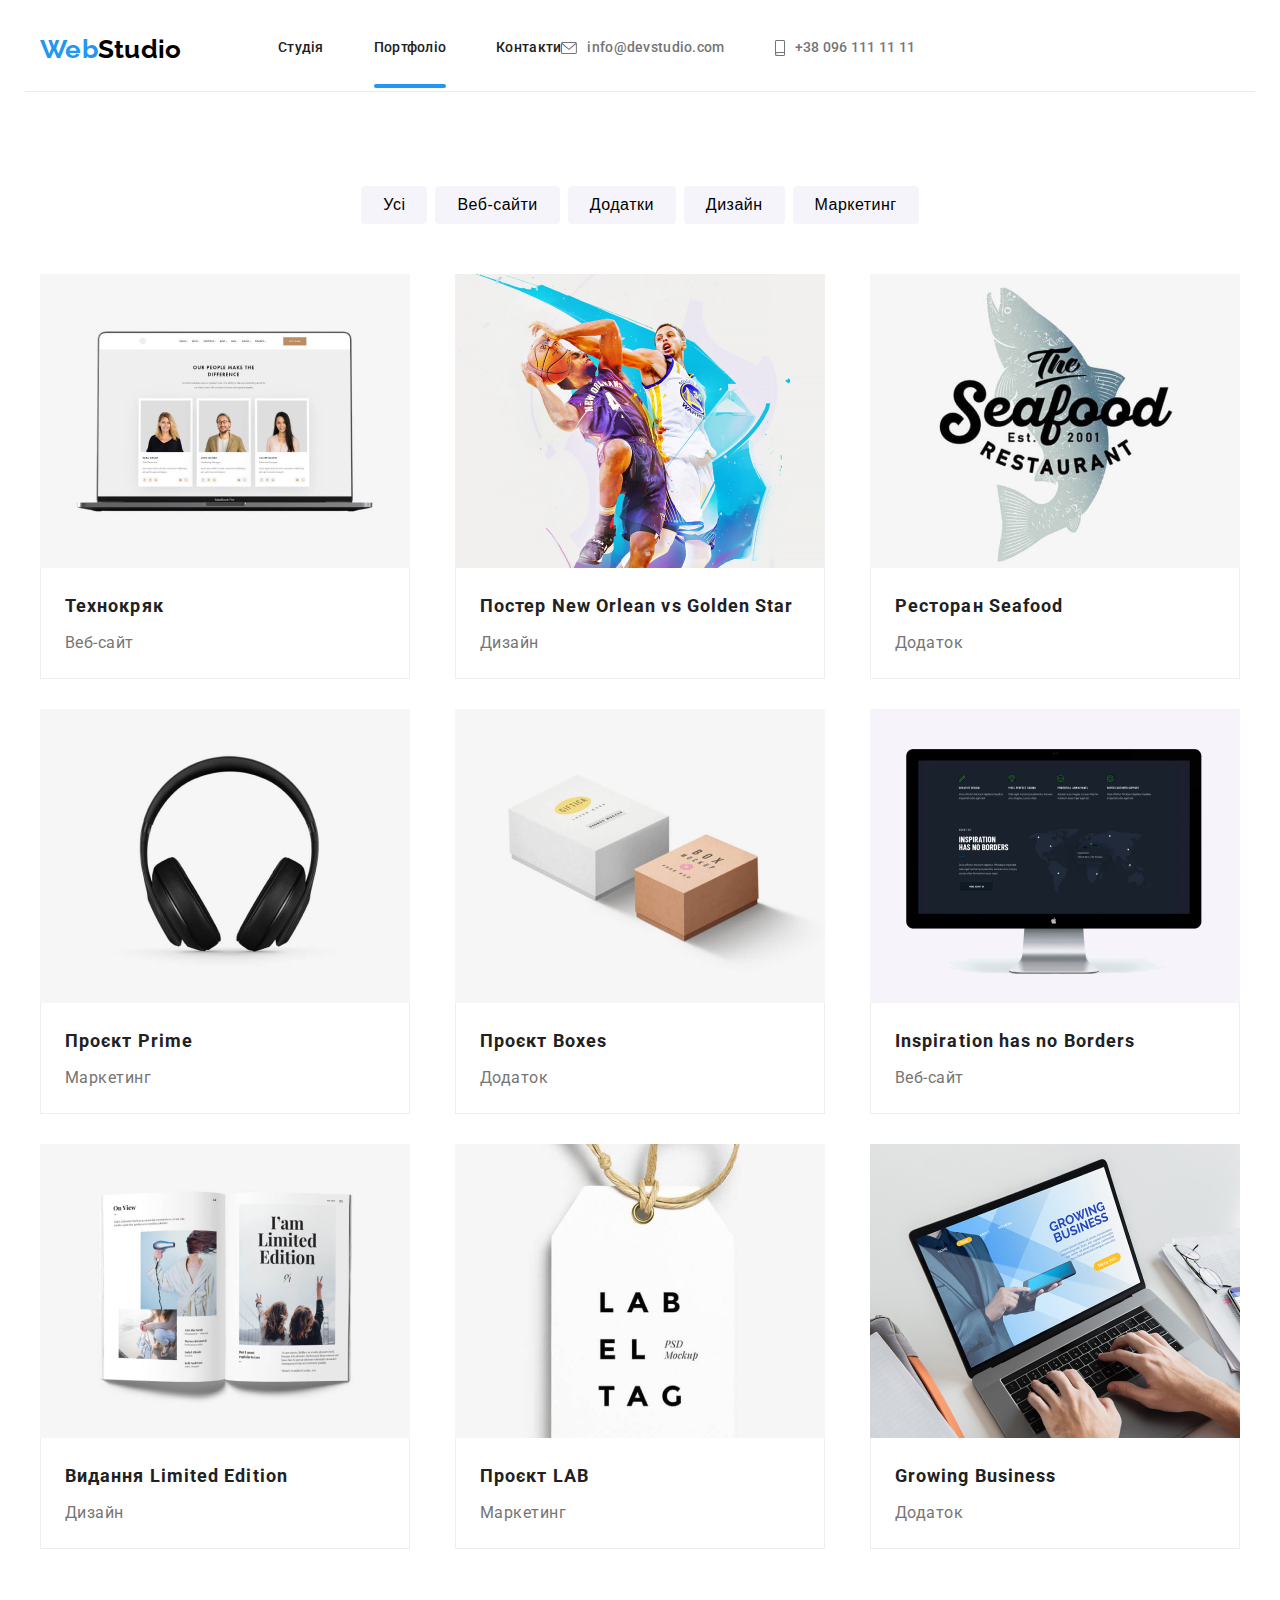
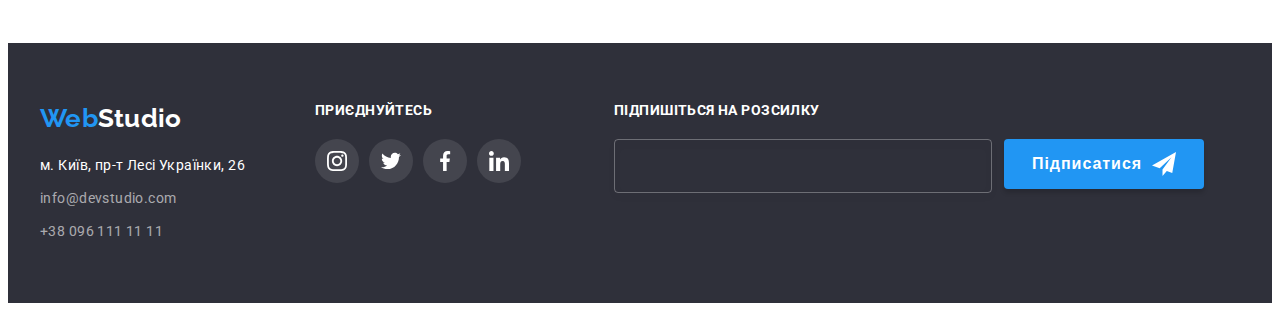
==== portfolio.html @ b4134799 "new" ====
<!DOCTYPE html>
<html lang="uk">
<head>
    <meta charset="UTF-8">
    <meta http-equiv="X-UA-Compatible" content="IE=edge">
    <meta name="viewport" content="width=device-width, initial-scale=1.0">
    <title>WebStudio</title>
    <link rel="preconnect" href="https://fonts.googleapis.com">
    <link rel="preconnect" href="https://fonts.gstatic.com" crossorigin>
    <link href="https://fonts.googleapis.com/css2?family=Raleway:wght@700&family=Roboto:wght@400;500;700;900&display=swap" rel="stylesheet">
    <link rel="stylesheet" href="https://cdnjs.cloudflare.com/ajax/libs/modern-normalize/1.1.0/modern-normalize.min.css" integrity="sha512-wpPYUAdjBVSE4KJnH1VR1HeZfpl1ub8YT/NKx4PuQ5NmX2tKuGu6U/JRp5y+Y8XG2tV+wKQpNHVUX03MfMFn9Q==" crossorigin="anonymous" referrerpolicy="no-referrer" />
    <link rel="stylesheet" href="./css/main.min.css">
    <link rel="stylesheet" href="./css/media-features.css">
</head>
<body>
    <header class="container">
        
        <a href="#" class="logo logo__plase__up"><span class="color__web">Web</span><span class="color__studio__up">Studio</span></a>
        <div class="header__container">
        <nav>
            <ul class="flex nav__style">
                <li><a href="index.html" >Студія</a></li>
                <li><a href="portfolio.html" class=" active">Портфоліо</a></li>
                <li><a href="#">Контакти</a></li>
            </ul>
        </nav>
        <ul class="contact__up__please">
            <li><a href="mailto:info@devstudio.com" class="m__t__style__up flex--center">
                <svg class="icon__m__t" width="16" height="12"><use href="./img/icons.svg#icon-envelopemail"></use></svg>info@devstudio.com</a></li>
            <li><a href="tel:+380961111111" class="m__t__style__up flex--center">
                <svg class="icon__m__t" width="10" height="16"><use href="./img/icons.svg#icon-smartphone"></use></svg>+38 096 111 11 11</a> </li>
        </ul></div>
        <button
          class="menu-toggle js-open-menu"
          aria-expanded="false"
          aria-controls="mobile-menu"
        >
          <svg
            width="24"
            height="24"
            fill="currentColor"
            viewBox="0 0 20 20"
            xmlns="http://www.w3.org/2000/svg"
          >
            <path
              fill-rule="evenodd"
              d="M3 5a1 1 0 011-1h12a1 1 0 110 2H4a1 1 0 01-1-1zM3 10a1 1 0 011-1h12a1 1 0 110 2H4a1 1 0 01-1-1zM3 15a1 1 0 011-1h12a1 1 0 110 2H4a1 1 0 01-1-1z"
              clip-rule="evenodd"
            ></path>
          </svg>
        </button>
    </header>
    <main>
    <section class="section">
        <div class="container">
            <!--скрито-->
            <h1 class="hiden">сторінка з портфоліо</h1>
            <ul class="buttons__portfolio">
                <li><button type="button">Усі</button></li>
                <li><button type="button">Веб-сайти</button></li>
                <li><button type="button">Додатки</button></li>
                <li><button type="button">Дизайн</button></li>
                <li><button type="button">Маркетинг</button></li>
            </ul>   <!--сітка-->
            <ul class="portfolio__net">
                <li>
                    <a href="#">
                    <div class="box">
                        <img src="./img/imgportfolio1.jpg" alt="ноутбук" width="370">
                        <div class="overlay">Ресурс пропонує комплексні пропозиції з різним рівнем функціоналу та сервісів. Все це дозволить відвідувачу отримати вичерпні відомості про компанію чи приватну особу.</div>
                    </div>
                    <div class="border__not__top">
                    <h3>Технокряк</h3>
                    <p>Веб-сайт</p>    
                    </div></a>
                </li>
                <li>
                    <a href="#">
                    <div class="box">
                        <img src="./img/imgportfolio2.jpg" alt="дві людини грають в баскетбол" width="370">
                        <div class="overlay">Ресурс пропонує комплексні пропозиції з різним рівнем функціоналу та сервісів. Все це дозволить відвідувачу отримати вичерпні відомості про компанію чи приватну особу.</div>
                    </div>
                    <div class="border__not__top">
                    <h3>Постер New Orlean vs Golden Star</h3>
                    <p>Дизайн</p>
                    </div></a>
                </li>
                <li>
                    <a href="#">
                    <div class="box">
                        <img src="./img/imgportfolio3.jpg" alt="логотип ресторану з акулою" width="370">
                        <div class="overlay">Ресурс пропонує комплексні пропозиції з різним рівнем функціоналу та сервісів. Все це дозволить відвідувачу отримати вичерпні відомості про компанію чи приватну особу.</div>
                    </div>
                        <div class="border__not__top">
                    <h3>Ресторан Seafood</h3>
                    <p>Додаток</p>   
                    </div></a>
                </li>
                <li>
                    <a href="#">
                    <div class="box"> 
                        <img src="./img/imgportfolio4.jpg" alt="навушники" width="370">
                        <div class="overlay">Ресурс пропонує комплексні пропозиції з різним рівнем функціоналу та сервісів. Все це дозволить відвідувачу отримати вичерпні відомості про компанію чи приватну особу.</div>
                    </div>
                        <div class="border__not__top">
                    <h3>Проєкт Prime</h3>
                    <p>Маркетинг</p>    
                    </div></a>
                </li>
                <li>
                    <a href="#">
                    <div class="box">    
                        <img src="./img/imgportfolio5.jpg" alt="дві коробки" width="370">
                        <div class="overlay">Ресурс пропонує комплексні пропозиції з різним рівнем функціоналу та сервісів. Все це дозволить відвідувачу отримати вичерпні відомості про компанію чи приватну особу.</div>
                    </div>    
                        <div class="border__not__top">
                    <h3>Проєкт Boxes</h3>
                    <p>Додаток</p>    
                    </div></a>
                </li>
                <li>
                    <a href="#">
                    <div class="box">    
                        <img src="./img/imgportfolio6.jpg" alt="монітор" width="370">
                        <div class="overlay">Ресурс пропонує комплексні пропозиції з різним рівнем функціоналу та сервісів. Все це дозволить відвідувачу отримати вичерпні відомості про компанію чи приватну особу.</div>
                    </div>
                        <div class="border__not__top">
                    <h3>Inspiration has no Borders</h3>
                    <p>Веб-сайт</p>   
                    </div></a>
                </li>
                <li>
                    <a href="#">
                    <div class="box">
                        <img src="./img/imgportfolio7.jpg" alt="книга" width="370">
                        <div class="overlay">Ресурс пропонує комплексні пропозиції з різним рівнем функціоналу та сервісів. Все це дозволить відвідувачу отримати вичерпні відомості про компанію чи приватну особу.</div>
                    </div>
                        <div class="border__not__top">
                    <h3>Видання Limited Edition</h3>
                    <p>Дизайн</p>    
                    </div></a>
                </li>
                <li>
                    <a href="#">
                    <div class="box">
                        <img src="./img/imgportfolio8.jpg" alt="бірка" width="370">
                        <div class="overlay">Ресурс пропонує комплексні пропозиції з різним рівнем функціоналу та сервісів. Все це дозволить відвідувачу отримати вичерпні відомості про компанію чи приватну особу.</div>
                    </div>
                        <div class="border__not__top">
                    <h3>Проєкт LAB</h3>
                    <p>Маркетинг</p>   
                    </div></a>
                </li>
                <li>
                    <a href="#">
                    <div class="box">
                        <img src="./img/imgportfolio9.jpg" alt="руки друкують на ноутбуці" width="370">
                        <div class="overlay">Ресурс пропонує комплексні пропозиції з різним рівнем функціоналу та сервісів. Все це дозволить відвідувачу отримати вичерпні відомості про компанію чи приватну особу.</div>
                    </div>
                        <div class="border__not__top">
                    <h3>Growing Business</h3>
                    <p>Додаток</p> 
                    </div></a>
                </li>
            </ul>
    </div>
    </section>    
    </main>
    <footer class="grey__blok__down">
        <div class="container  footer__all">
        <div class="footer__switch">
            <div class="footer__1block">
            <div class="logo__plase__down"><a href="#" class="logo"><span class="color__web">Web</span><span class="color__studio__down">Studio</span></a></div>
            <address>
                <ul class="address__position">
                <li><a class="address__style" href="#">м. Київ, пр-т Лесі Українки, 26</p></li>
                <li><a class="m__t__style__down" href="mailto:info@devstudio.com">info@devstudio.com</a></li>
                <li><a class="m__t__style__down" href="tel:+380961111111">+38 096 111 11 11</a></li>
                </ul>
            </address>
            </div>
            <div class="footer__2block">
            <p class="footer__title">приєднуйтесь</p>
            <ul class="ico__messenger">
                <li><a class="ico__messenger__link ico__messenger--footer flex--center" href="#"><svg width="20" height="20">
                    <use href="./img/icons.svg#icon-instagram"></use></svg></a></li>
                <li><a class="ico__messenger__link ico__messenger--footer flex--center" href="#"><svg width="20" height="20">
                    <use href="./img/icons.svg#icon-twitter"></use></svg></a></li>
                <li><a class="ico__messenger__link ico__messenger--footer flex--center" href="#"><svg width="20" height="20">
                    <use href="./img/icons.svg#icon-facebook"></use></svg></a></li>
                <li><a class="ico__messenger__link ico__messenger--footer flex--center" href="#"><svg width="20" height="20">
                    <use href="./img/icons.svg#icon-linkedin"></use></svg></a></li>
            </ul>
            </div>
        </div>
            <div>
                <h2 class="footer__title">Підпишіться на розсилку</h2>
                <div class="footer__mail">
                <label for="mail"><p></p></label>
                <input type="text" name="mail" id="mail"/>
                <button class="main__button flex--center" type="button">Підписатися
                    <svg width="24" height="24"><use href="./img/icondz6.svg#icon-fly"></use></svg>
                </button>
                </div>
            </div>
        </div>
        </footer>
        <div class="menu-container js-menu-container" id="mobile-menu">
            <button class="menu-toggle js-close-menu">
              <svg
                fill="currentColor"
                viewBox="0 0 20 20"
                xmlns="http://www.w3.org/2000/svg"
                width="24"
                height="24"
              >
                <path
                  fill-rule="evenodd"
                  d="M4.293 4.293a1 1 0 011.414 0L10 8.586l4.293-4.293a1 1 0 111.414 1.414L11.414 10l4.293 4.293a1 1 0 01-1.414 1.414L10 11.414l-4.293 4.293a1 1 0 01-1.414-1.414L8.586 10 4.293 5.707a1 1 0 010-1.414z"
                  clip-rule="evenodd"
                ></path>
              </svg>
            </button>
      
            <ul class="mobile__menu">
              <li><a href="" class="link">Студія</a></li>
              <li><a href="" class="link">Портфоліо</a></li>
              <li><a href="" class="link">Контакти</a></li>
            </ul>
            <ul class="mobile__contacts">
                <li><a href="mailto:info@devstudio.com">info@devstudio.com</a></li>
                <li><a href="tel:+380961111111">+38 096 111 11 11</a> </li>
            </ul>
          </div>
<script src="./js/mobile-menu.js"></script>
</body>
</html>
---- css/main.min.css ----
.hiden{position:absolute;white-space:nowrap;width:1px;height:1px;overflow:hidden;border:0;padding:0;clip:rect(0 0 0 0);-webkit-clip-path:inset(50%);clip-path:inset(50%);margin:-1px}body{font-family:"Roboto";color:#212121;background-color:#fff;font-size:14px;line-height:1.14;letter-spacing:.02em}h1,h2,h3,h4,h5,h6,p,ul,img,div{margin:0;padding:0;border:0}svg{fill:currentColor}img{display:block;max-width:100%;height:auto}a{text-decoration:none;color:#212121}ul{list-style:none}.title__text{font-weight:700;font-size:36px;line-height:1.16;letter-spacing:.03em;text-align:center;margin-bottom:50px}@media screen and (max-width: 1199px){.title__text{font-size:28px}}p{color:#757575}.container{padding-left:15px;padding-right:15px;margin-left:auto;margin-right:auto}@media screen and (min-width: 480px){.container{width:480px}}@media screen and (min-width: 768px){.container{width:768px}}@media screen and (min-width: 1200px){.container{width:1200px}}.section{padding:94px 0}.block--center{display:block;margin:auto}.flex{display:-webkit-box;display:-ms-flexbox;display:flex}.flex--center{display:-webkit-box;display:-ms-flexbox;display:flex;-webkit-box-pack:center;-ms-flex-pack:center;justify-content:center;-webkit-box-align:center;-ms-flex-align:center;align-items:center}.flex--between{display:-webkit-box;display:-ms-flexbox;display:flex;-webkit-box-pack:justify;-ms-flex-pack:justify;justify-content:space-between}header{border-bottom:1px solid #ececec;display:-webkit-box;display:-ms-flexbox;display:flex}.header__container{display:-webkit-box;display:-ms-flexbox;display:flex}@media screen and (max-width: 768px){.header__container{display:none}}.color__web{color:#2196f3}.color__studio__up{color:#000}.color__studio__down{color:#fff}.logo{font-family:"Raleway";font-style:normal;font-weight:700;font-size:26px;line-height:1.19;width:145px;height:31px}@media screen and (min-width: 480px){.logo__plase__up{margin:16px 0}}@media screen and (min-width: 768px){.logo__plase__up{margin:26px 88px 26px 0}}@media screen and (min-width: 1200px){.logo__plase__up{margin:26px 93px 26px 0}}.nav__style{font-weight:500}.nav__style a{display:-webkit-box;display:-ms-flexbox;display:flex;padding:32px 0;position:relative;-webkit-transition:background-color 250ms cubic-bezier(0.4, 0, 0.2, 1);transition:background-color 250ms cubic-bezier(0.4, 0, 0.2, 1);-webkit-transition-property:color,background-color;transition-property:color,background-color;-webkit-transition-duration:250ms;transition-duration:250ms;-webkit-transition-timing-function:cubic-bezier(0.4, 0, 0.2, 1);transition-timing-function:cubic-bezier(0.4, 0, 0.2, 1)}.nav__style a:hover,.nav__style a:focus{color:#2196f3}.nav__style a::after{position:absolute;bottom:0;display:block;content:"";width:100%;height:4px;background-color:#2196f3;border-radius:2px;opacity:0;-webkit-transition:opacity 250ms cubic-bezier(0.4, 0, 0.2, 1);transition:opacity 250ms cubic-bezier(0.4, 0, 0.2, 1)}.nav__style a:hover::after{opacity:1}.nav__style li:not(:last-child){margin-right:50px}.active:visited{color:#2196f3;-webkit-transition:color 250ms cubic-bezier(0.4, 0, 0.2, 1);transition:color 250ms cubic-bezier(0.4, 0, 0.2, 1)}.nav__style .active::after{position:absolute;bottom:0;display:block;content:"";width:100%;height:4px;background-color:#2196f3;border-radius:2px;opacity:1}@media screen and (max-width: 1200px){.contact__up__please li:not(:last-child){margin-bottom:10px}}@media screen and (min-width: 1200px){.contact__up__please li:not(:last-child){margin-right:50px}}.m__t__style__up{color:#757575;font-weight:500;-webkit-transition:color 250ms cubic-bezier(0.4, 0, 0.2, 1);transition:color 250ms cubic-bezier(0.4, 0, 0.2, 1)}.m__t__style__up:hover,.m__t__style__up:focus{color:#2196f3}@media screen and (max-width: 1200px){.contact__up__please{padding:21px 0}}@media screen and (min-width: 1200px){.contact__up__please{display:-webkit-box;display:-ms-flexbox;display:flex;padding:32px 0}}.icon__m__t{margin-right:10px}.address__style{font-weight:400;line-height:1.71;letter-spacing:.03em;font-style:normal;color:#fff}.m__t__style__down{font-weight:400;line-height:1.71;letter-spacing:.03em;font-style:normal;color:rgba(255,255,255,.6);-webkit-transition:color 250ms cubic-bezier(0.4, 0, 0.2, 1);transition:color 250ms cubic-bezier(0.4, 0, 0.2, 1)}.m__t__style__down:hover,.m__t__style__down:focus{color:#2196f3}.address__position li:not(:last-child){margin-bottom:9px}.grey__block{background-image:-webkit-gradient(linear, left top, left bottom, from(rgba(47, 48, 58, 0.4)), to(rgba(47, 48, 58, 0.4))),url(../img/Img.png);background-image:linear-gradient(rgba(47, 48, 58, 0.4), rgba(47, 48, 58, 0.4)),url(../img/Img.png);background-color:#2f303a;background-position:center;background-size:cover;background-repeat:no-repeat;padding:200px 0}@media(min-device-pixel-ratio: 1),(-webkit-min-device-pixel-ratio: 2.0416666666666665),(min-resolution: 196dpi),(-webkit-min-device-pixel-ratio: 2),(min-resolution: 2dppx){.grey__block{background-image:url(../../img/Img@2x.png)}}.max__width{max-width:1600px;margin:0 auto}.big__text{color:#fff;text-align:center;line-height:1.36;font-size:44px;text-transform:uppercase;width:696px;display:block;margin:auto;margin-bottom:30px}.backdrop{position:relative;z-index:2;top:0;left:0;right:0;bottom:0;background-color:rgba(0,0,0,.2);opacity:1;-webkit-transition:1s linear;transition:1s linear}.backdrop.is-hidden{opacity:0;pointer-events:none;visibility:hidden}.modal{position:absolute;width:528px;height:581px;top:50%;left:50%;-webkit-transform:translate(-50%, -50%);transform:translate(-50%, -50%);background-color:#fff;-webkit-box-shadow:0px 1px 3px rgba(0,0,0,.12),0px 1px 1px rgba(0,0,0,.14),0px 2px 1px rgba(0,0,0,.2);box-shadow:0px 1px 3px rgba(0,0,0,.12),0px 1px 1px rgba(0,0,0,.14),0px 2px 1px rgba(0,0,0,.2);border-radius:4px}.modal__esc{border:none;background-color:rgba(0,0,0,0);position:absolute;padding:0;right:8px;top:8px;cursor:pointer}.modal__esc svg{-webkit-transition:color 250ms cubic-bezier(0.4, 0, 0.2, 1);transition:color 250ms cubic-bezier(0.4, 0, 0.2, 1)}.modal__esc svg:hover,.modal__esc svg:focus{color:#2196f3}.container__modal{padding:40px}.modal__text__top{font-weight:700;font-size:20px;line-height:23px;text-align:center;letter-spacing:.03em;color:#212121;margin-bottom:12px}.call__back p{font-weight:400;font-size:12px;line-height:1.16;letter-spacing:.01em;color:#757575;margin-bottom:4px}.call__back input{padding-left:45px;width:448px;height:40px;margin-bottom:10px}.call__back input:hover,.call__back input:focus{border-color:#2196f3}.call__back div{position:relative}.call__back svg{position:absolute;top:40%;left:15px}.call__back textarea{width:448px;height:120px;resize:none;overflow:auto;padding:12px 16px}.call__back textarea:hover,.call__back textarea:focus{border-color:#2196f3}.call__back input,.call__back textarea{outline:rgba(0,0,0,0);border:1px solid rgba(33,33,33,.2);border-radius:4px;-webkit-transition:border-color 250ms cubic-bezier(0.4, 0, 0.2, 1);transition:border-color 250ms cubic-bezier(0.4, 0, 0.2, 1)}.ico{-webkit-transition:color 250ms cubic-bezier(0.4, 0, 0.2, 1);transition:color 250ms cubic-bezier(0.4, 0, 0.2, 1)}.call__back input:hover+.ico,.call__back input:focus+.ico{color:#2196f3}.coment::-webkit-input-placeholder{font-weight:400;font-size:12px;line-height:14px;letter-spacing:.01em;color:rgba(117,117,117,.5)}.coment::-moz-placeholder{font-weight:400;font-size:12px;line-height:14px;letter-spacing:.01em;color:rgba(117,117,117,.5)}.coment:-ms-input-placeholder{font-weight:400;font-size:12px;line-height:14px;letter-spacing:.01em;color:rgba(117,117,117,.5)}.coment::-ms-input-placeholder{font-weight:400;font-size:12px;line-height:14px;letter-spacing:.01em;color:rgba(117,117,117,.5)}.coment::placeholder{font-weight:400;font-size:12px;line-height:14px;letter-spacing:.01em;color:rgba(117,117,117,.5)}.agree{margin-top:20px;margin-bottom:30px}.agree p{color:#757575;margin-left:9px}.agree a{color:#2196f3;text-decoration:underline}.agree a,.agree p{font-weight:400;font-size:14px;line-height:1.7;letter-spacing:.03em}.agree input{-webkit-appearance:none;-moz-appearance:none;appearance:none}.ico__ok{display:inline-block;width:16px;height:15px;border:2px solid #000;border-radius:4px;margin-right:9px}.checkbox:checked+.ico__ok{border-color:rgba(0,0,0,0);background-image:url(../img/icon-check.svg);background-size:cover;background-origin:border-box;background-repeat:no-repeat;background-color:#2196f3}.main__button{width:200px;height:50px;border:none;background:#2196f3;-webkit-box-shadow:0px 4px 4px rgba(0,0,0,.15);box-shadow:0px 4px 4px rgba(0,0,0,.15);border-radius:4px;font-weight:700;font-size:16px;line-height:1.87;letter-spacing:.06em;color:#fff}.benefits{font-size:14px;letter-spacing:.03em;display:-webkit-box;display:-ms-flexbox;display:flex}@media screen and (min-width: 480px){.benefits{-webkit-box-orient:vertical;-webkit-box-direction:normal;-ms-flex-direction:column;flex-direction:column;-webkit-box-align:center;-ms-flex-align:center;align-items:center}}@media screen and (min-width: 768px){.benefits{display:-webkit-box;display:-ms-flexbox;display:flex;-ms-flex-wrap:wrap;flex-wrap:wrap;margin:-15px;-webkit-box-pack:justify;-ms-flex-pack:justify;justify-content:space-between;-webkit-box-orient:horizontal;-webkit-box-direction:normal;-ms-flex-direction:row;flex-direction:row}}@media screen and (min-width: 480px){.benefits__card:not(:last-child){margin-bottom:30px}}@media screen and (min-width: 768px){.benefits__card{-ms-flex-preferred-size:calc(100% - 30px)/2;flex-basis:calc(100% - 30px)/2;margin:15px;width:354px}}@media screen and (min-width: 1200px){.benefits__card{width:270px}}.benefits__ico{display:-webkit-box;display:-ms-flexbox;display:flex;-webkit-box-pack:center;-ms-flex-pack:center;justify-content:center;-webkit-box-align:center;-ms-flex-align:center;align-items:center;height:120px;border-radius:4px;margin-bottom:30px}.benefits__ico--background{background-color:#f5f4fa}.benefits__title{margin-bottom:10px;line-height:1.14;font-weight:700}@media screen and (min-width: 480px){.benefits__title{text-align:center}}@media screen and (min-width: 768px){.benefits__title{text-align:start}}.benefits__text{line-height:1.71;font-weight:400}.photo-block{padding-bottom:94px;display:-webkit-box;display:-ms-flexbox;display:flex;-webkit-box-pack:justify;-ms-flex-pack:justify;justify-content:space-between}.photo-block__position{position:relative}.label{display:-webkit-box;display:-ms-flexbox;display:flex;-webkit-box-pack:center;-ms-flex-pack:center;justify-content:center;-webkit-box-align:center;-ms-flex-align:center;align-items:center;width:370px;height:70px;font-weight:700;line-height:1.14;letter-spacing:.03em;text-transform:uppercase;position:absolute;bottom:0}.label--color{background-color:rgba(47,48,58,.8);color:#fff}.not__realy__white{background-color:#f5f4fa}.team{display:-webkit-box;display:-ms-flexbox;display:flex;-webkit-box-pack:justify;-ms-flex-pack:justify;justify-content:space-between;font-size:16px;line-height:1.18;letter-spacing:.03em;text-align:center}@media screen and (min-width: 480px){.team{-webkit-box-orient:vertical;-webkit-box-direction:normal;-ms-flex-direction:column;flex-direction:column;-webkit-box-align:center;-ms-flex-align:center;align-items:center}}.team__style{overflow:hidden;border-radius:0px 0px 4px 4px;-webkit-box-shadow:0px 1px 3px rgba(0,0,0,.12),0px 1px 1px rgba(0,0,0,.14),0px 2px 1px rgba(0,0,0,.2);box-shadow:0px 1px 3px rgba(0,0,0,.12),0px 1px 1px rgba(0,0,0,.14),0px 2px 1px rgba(0,0,0,.2)}@media screen and (min-width: 480px){.team__style:not(:last-child){margin-bottom:30px}}.team__card{background-color:#fff;padding:30px 32px}.team__name{margin-bottom:10px;font-weight:500}.team__work{margin-bottom:16px}.ico__messenger{width:206px;display:-webkit-box;display:-ms-flexbox;display:flex;gap:10px}.ico__messenger__link{display:-webkit-box;display:-ms-flexbox;display:flex;-webkit-box-pack:center;-ms-flex-pack:center;justify-content:center;-webkit-box-align:center;-ms-flex-align:center;align-items:center;width:44px;height:44px;border-radius:50%;color:#afb1b8;-webkit-transition:color 250ms cubic-bezier(0.4, 0, 0.2, 1),background-color 250ms cubic-bezier(0.4, 0, 0.2, 1);transition:color 250ms cubic-bezier(0.4, 0, 0.2, 1),background-color 250ms cubic-bezier(0.4, 0, 0.2, 1)}.ico__messenger__link:hover,.ico__messenger__link:focus{background-color:#2196f3;color:#fff}.ico__messenger--footer{background:rgba(255,255,255,.1);color:#fff}.clients{display:-webkit-box;display:-ms-flexbox;display:flex;-webkit-box-pack:justify;-ms-flex-pack:justify;justify-content:space-between;-webkit-box-align:center;-ms-flex-align:center;align-items:center}@media screen and (min-width: 480px){.clients{-ms-flex-wrap:wrap;flex-wrap:wrap;margin:-15px;-webkit-box-pack:justify;-ms-flex-pack:justify;justify-content:space-between}}.clients__link{border:1px solid #afb1b8;border-radius:4px;display:-webkit-box;display:-ms-flexbox;display:flex;height:92px;-webkit-box-align:center;-ms-flex-align:center;align-items:center;-webkit-box-pack:center;-ms-flex-pack:center;justify-content:center;color:#afb1b8;-webkit-transition:border 250ms cubic-bezier(0.4, 0, 0.2, 1);transition:border 250ms cubic-bezier(0.4, 0, 0.2, 1)}.clients__link:hover,.clients__link:focus{color:#2196f3;border:1px solid #2196f3}@media screen and (min-width: 480px){.clients__link{width:210px;-ms-flex-preferred-size:calc(100% - 0px)/2;flex-basis:calc(100% - 0px)/2;margin:15px}}@media screen and (min-width: 768px){.clients__link{width:226px;-ms-flex-preferred-size:calc(100% - 0px)/3;flex-basis:calc(100% - 0px)/3;margin:15px}}@media screen and (min-width: 1200px){.clients__link{width:170px}.clients__link:not(:last-child){margin-right:30px}}.clients svg{-webkit-transition:250ms cubic-bezier(0.4, 0, 0.2, 1);transition:250ms cubic-bezier(0.4, 0, 0.2, 1)}.grey__blok__down{background-color:#2f303a;padding:60px 0}@media screen and (max-width: 1199px){.address__position,.footer__2block{margin-bottom:60px}}.footer__title{color:#fff;text-transform:uppercase;font-weight:700;line-height:1.14;font-size:14px;letter-spacing:.03em;margin-bottom:20px}@media screen and (min-width: 1200px){.footer__2block{margin-left:70px;margin-right:93px}}.footer__mail input{height:50px;padding-left:16px;color:#fff;border:1px solid rgba(255,255,255,.3);-webkit-filter:drop-shadow(0px 4px 4px rgba(0, 0, 0, 0.15));filter:drop-shadow(0px 4px 4px rgba(0, 0, 0, 0.15));border-radius:4px;background-color:rgba(0,0,0,0);outline:rgba(0,0,0,0);margin-right:12px}.footer__mail input:hover,.footer__mail input:focus{border-color:#2196f3}@media screen and (max-width: 1199px){.footer__mail input{width:450px;margin-bottom:20px}}@media screen and (min-width: 1200px){.footer__mail input{width:358px;margin-bottom:0}}.footer__mail svg{margin-left:10px}.logo__plase__down{margin-bottom:20px}@media screen and (max-width: 1199px){.footer__1block,.footer__2block,.m__t__style__down,.footer__mail,.footer__title,.footer__all{display:-webkit-box;display:-ms-flexbox;display:flex;-webkit-box-orient:vertical;-webkit-box-direction:normal;-ms-flex-direction:column;flex-direction:column;-webkit-box-pack:center;-ms-flex-pack:center;justify-content:center;-webkit-box-align:center;-ms-flex-align:center;align-items:center}}@media screen and (min-width: 768px)and (max-width: 1199px){.footer__switch{display:-webkit-box;display:-ms-flexbox;display:flex;width:100%;-ms-flex-pack:distribute;justify-content:space-around;-webkit-box-align:baseline;-ms-flex-align:baseline;align-items:baseline}}@media screen and (min-width: 1200px){.footer__all,.footer__switch,.footer__mail{display:-webkit-box;display:-ms-flexbox;display:flex}}@media screen and (min-width: 480px){.portfolio__net li{width:450px;margin-bottom:30px}}@media screen and (min-width: 767px){.portfolio__net li{width:354px;-ms-flex-preferred-size:calc(100% - 0px)/2;flex-basis:calc(100% - 0px)/2;margin:15px}}@media screen and (min-width: 1200px){.portfolio__net li{width:370px;-ms-flex-preferred-size:calc(100% - 90px)/3;flex-basis:calc(100% - 90px)/3;margin:15px}}@media screen and (max-width: 768px){.portfolio__net{-webkit-box-orient:vertical;-webkit-box-direction:normal;-ms-flex-direction:column;flex-direction:column;-webkit-box-pack:baseline;-ms-flex-pack:baseline;justify-content:baseline;-webkit-box-align:center;-ms-flex-align:center;align-items:center}}@media screen and (min-width: 768px){.portfolio__net{display:-webkit-box;display:-ms-flexbox;display:flex;-ms-flex-wrap:wrap;flex-wrap:wrap;margin:-15px;-webkit-box-pack:justify;-ms-flex-pack:justify;justify-content:space-between}}.portfolio__net p{text-align:left;font-weight:400;font-size:16px;line-height:1.87;letter-spacing:.03em}.portfolio__net h3{margin-bottom:4px;text-align:left;font-weight:700;font-size:18px;line-height:2;letter-spacing:.06em}.border__not__top{padding:20px 24px;border:1px solid #eee;border-top:none}.box{position:relative;overflow:hidden}.overlay{position:absolute;-webkit-box-sizing:border-box;box-sizing:border-box;padding:63px 24px;font-weight:400;font-size:18px;line-height:156%;letter-spacing:.03em;color:#fff;background-color:rgba(33,150,243,.8980392157);-webkit-transform:translateY(0);transform:translateY(0);-webkit-transition:-webkit-transform 250ms cubic-bezier(0.4, 0, 0.2, 1);transition:-webkit-transform 250ms cubic-bezier(0.4, 0, 0.2, 1);transition:transform 250ms cubic-bezier(0.4, 0, 0.2, 1);transition:transform 250ms cubic-bezier(0.4, 0, 0.2, 1), -webkit-transform 250ms cubic-bezier(0.4, 0, 0.2, 1)}.portfolio__net a:hover .overlay,.portfolio__net a:focus .overlay{-webkit-transform:translateY(-294px);transform:translateY(-294px)}.portfolio__net a{display:block;-webkit-transition:color 250ms cubic-bezier(0.4, 0, 0.2, 1);transition:color 250ms cubic-bezier(0.4, 0, 0.2, 1)}.portfolio__net a:hover,.portfolio__net a:focus{-webkit-box-shadow:0px 1px 1px rgba(0,0,0,.12),0px 4px 4px rgba(0,0,0,.06),1px 4px 6px rgba(0,0,0,.16);box-shadow:0px 1px 1px rgba(0,0,0,.12),0px 4px 4px rgba(0,0,0,.06),1px 4px 6px rgba(0,0,0,.16)}.buttons__portfolio{display:-webkit-box;display:-ms-flexbox;display:flex;margin-bottom:50px;-webkit-box-pack:center;-ms-flex-pack:center;justify-content:center}.buttons__portfolio button{-webkit-transition-property:background-color,color,-webkit-box-shadow;transition-property:background-color,color,-webkit-box-shadow;transition-property:background-color,box-shadow,color;transition-property:background-color,box-shadow,color,-webkit-box-shadow;-webkit-transition-duration:250ms;transition-duration:250ms;-webkit-transition-timing-function:cubic-bezier(0.4, 0, 0.2, 1);transition-timing-function:cubic-bezier(0.4, 0, 0.2, 1)}.buttons__portfolio button:hover,.buttons__portfolio button:focus{background-color:#2196f3;color:#fff;-webkit-box-shadow:0px 3px 1px rgba(0,0,0,.1),0px 1px 2px rgba(0,0,0,.08),0px 2px 2px rgba(0,0,0,.12);box-shadow:0px 3px 1px rgba(0,0,0,.1),0px 1px 2px rgba(0,0,0,.08),0px 2px 2px rgba(0,0,0,.12)}.buttons__portfolio button{background-color:#f5f4fa;border:none;border-radius:4px;height:38px;padding:6px 22px;-webkit-box-align:center;-ms-flex-align:center;align-items:center;font-weight:500;font-size:16px;line-height:1.6px;letter-spacing:.03em;cursor:pointer}.buttons__portfolio li:not(:last-child){margin-right:8px}.menu-toggle{margin-left:auto;min-height:40px;min-width:40px;display:-webkit-box;display:-ms-flexbox;display:flex;-webkit-box-align:center;-ms-flex-align:center;align-items:center;-webkit-box-pack:center;-ms-flex-pack:center;justify-content:center;padding:0;background-color:rgba(0,0,0,0);cursor:pointer;border:none;border-radius:50%;outline:none}@media screen and (min-width: 768px){.menu-toggle{display:none}}.menu-toggle:hover,.menu-togglefocus{background-color:rgba(0,0,0,.1)}.menu-container{position:fixed;top:0;left:0;width:100vw;height:100vh;padding:48px 40px;background-color:#fff;z-index:999;-webkit-transform:translateX(100%);transform:translateX(100%);-webkit-transition:-webkit-transform 250ms ease-in-out;transition:-webkit-transform 250ms ease-in-out;transition:transform 250ms ease-in-out;transition:transform 250ms ease-in-out, -webkit-transform 250ms ease-in-out}.menu-container.is-open{-webkit-transform:translateX(0);transform:translateX(0)}.menu-container .menu-toggle{position:absolute;top:10px;right:15px;color:#fff}.mobile__menu{padding:0;margin:0;list-style:none}.mobile__menu .link{display:block;padding:10px;color:#2196f3;text-decoration:none;font-weight:500;font-size:40px;line-height:47px}.mobile__menu li:not(:last-child){margin-bottom:32px}/*# sourceMappingURL=main.min.css.map */
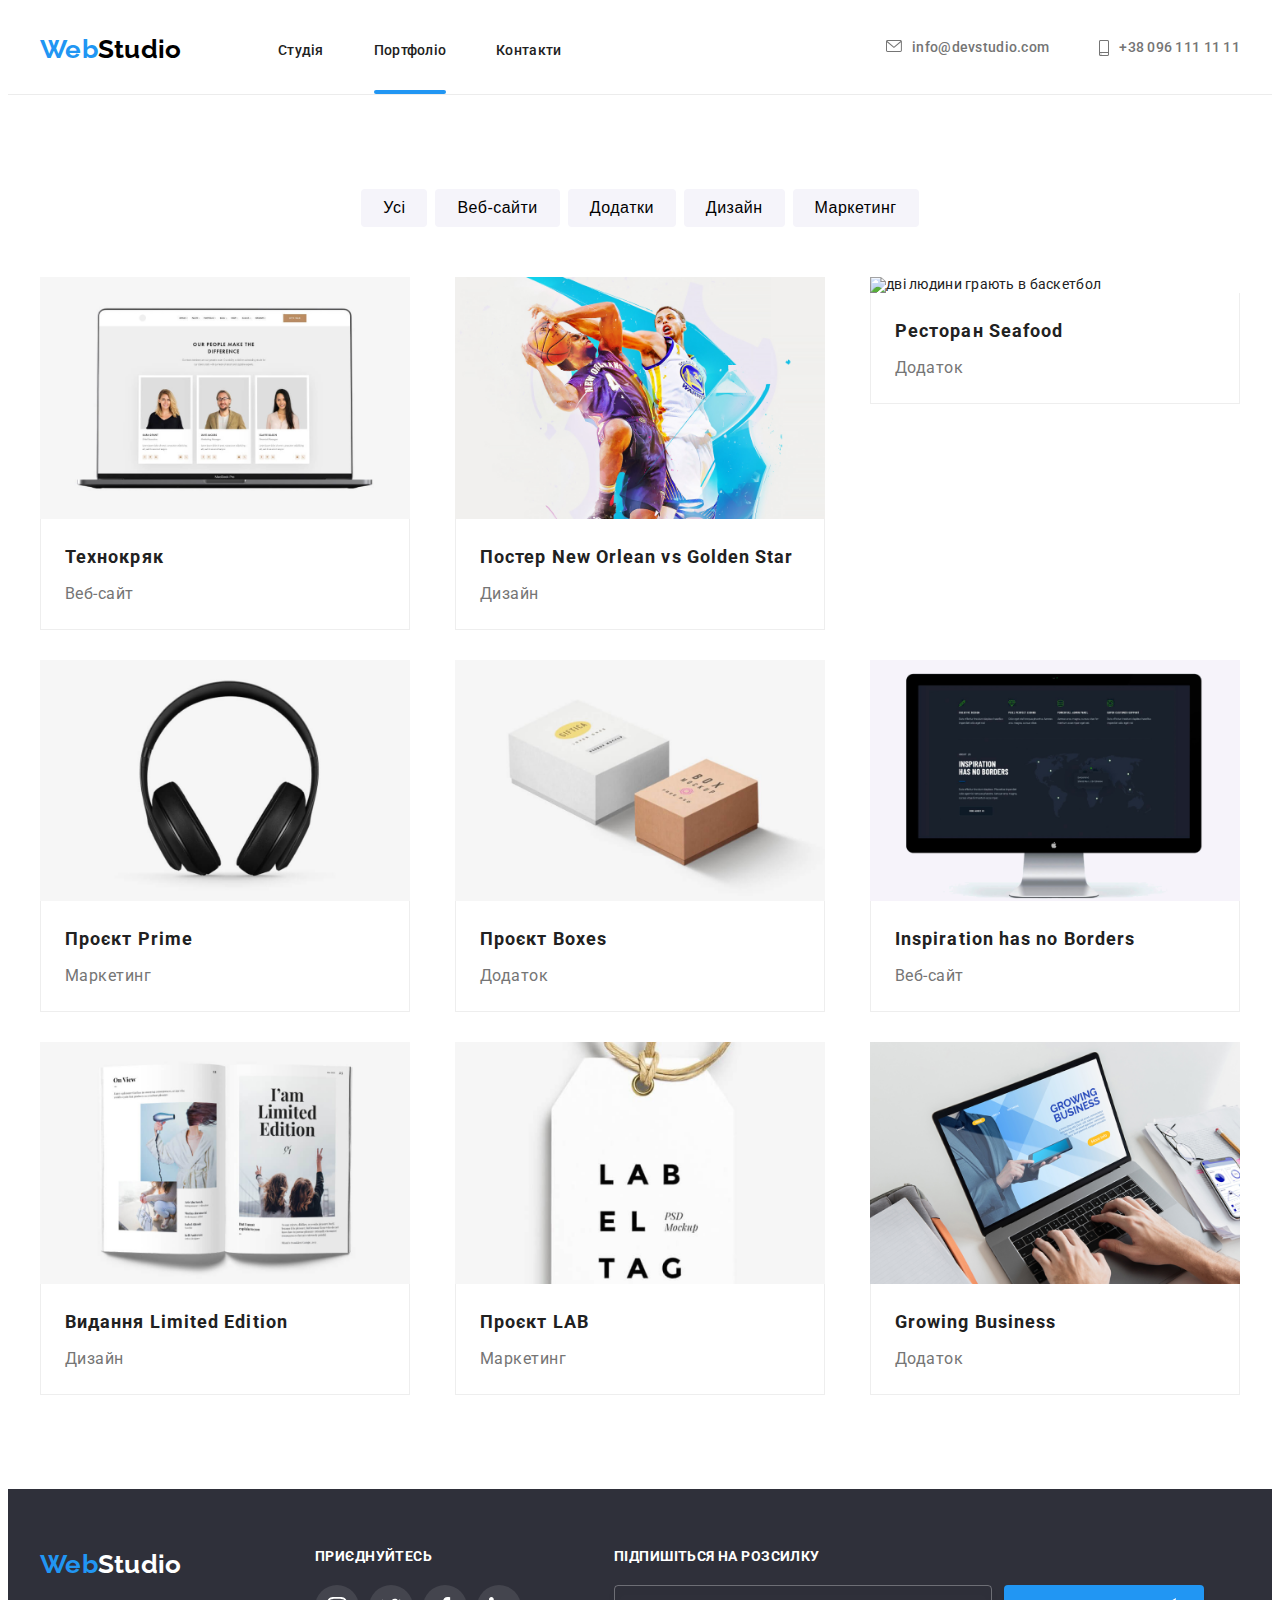
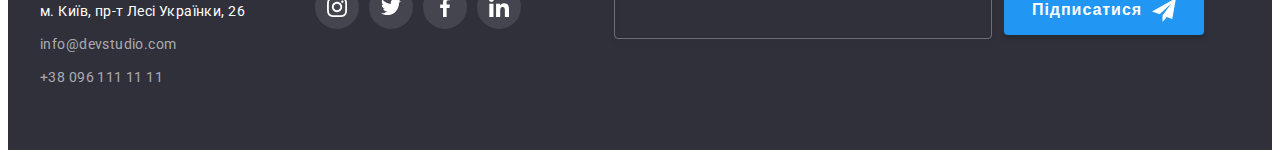
==== commit d14665bc: "new" ====
--- a/portfolio.html
+++ b/portfolio.html
@@ -13,10 +13,11 @@
     <link rel="stylesheet" href="./css/media-features.css">
 </head>
 <body>
-    <header class="container">
-        
+    <header>
+        <div class="container">
+        <div class="header__container ">
         <a href="#" class="logo logo__plase__up"><span class="color__web">Web</span><span class="color__studio__up">Studio</span></a>
-        <div class="header__container">
+
         <nav>
             <ul class="flex nav__style">
                 <li><a href="index.html" >Студія</a></li>
@@ -25,11 +26,11 @@
             </ul>
         </nav>
         <ul class="contact__up__please">
-            <li><a href="mailto:info@devstudio.com" class="m__t__style__up flex--center">
+            <li><a href="mailto:info@devstudio.com" class="m__t__style__up">
                 <svg class="icon__m__t" width="16" height="12"><use href="./img/icons.svg#icon-envelopemail"></use></svg>info@devstudio.com</a></li>
-            <li><a href="tel:+380961111111" class="m__t__style__up flex--center">
+            <li><a href="tel:+380961111111" class="m__t__style__up">
                 <svg class="icon__m__t" width="10" height="16"><use href="./img/icons.svg#icon-smartphone"></use></svg>+38 096 111 11 11</a> </li>
-        </ul></div>
+        </ul>
         <button
           class="menu-toggle js-open-menu"
           aria-expanded="false"
@@ -48,7 +49,8 @@
               clip-rule="evenodd"
             ></path>
           </svg>
-        </button>
+        </button></div>
+        </div>
     </header>
     <main>
     <section class="section">
@@ -66,7 +68,10 @@
                 <li>
                     <a href="#">
                     <div class="box">
-                        <img src="./img/imgportfolio1.jpg" alt="ноутбук" width="370">
+                        <img 
+                        srcset=".\img\imgportfolio1s.jpg 450w, .\img\imgportfolio1m.jpg 354w, .\img\imgportfolio1l.jpg 270w"
+sizes="(min-width:480px) 450px, (min-width:768px) 354px, (min-width:1200px) 370px, 100vw"
+                        src="./img/imgportfolio1.jpg" alt="ноутбук">
                         <div class="overlay">Ресурс пропонує комплексні пропозиції з різним рівнем функціоналу та сервісів. Все це дозволить відвідувачу отримати вичерпні відомості про компанію чи приватну особу.</div>
                     </div>
                     <div class="border__not__top">
@@ -77,7 +82,10 @@
                 <li>
                     <a href="#">
                     <div class="box">
-                        <img src="./img/imgportfolio2.jpg" alt="дві людини грають в баскетбол" width="370">
+                        <img 
+                        srcset=".\img\imgportfolio2s.jpg 450w, .\img\imgportfolio2m.jpg 354w, .\img\imgportfolio2l.jpg 270w"
+sizes="(min-width:480px) 450px, (min-width:768px) 354px, (min-width:1200px) 370px, 100vw"
+                        src="./img/imgportfolio2.jpg" alt="дві людини грають в баскетбол">
                         <div class="overlay">Ресурс пропонує комплексні пропозиції з різним рівнем функціоналу та сервісів. Все це дозволить відвідувачу отримати вичерпні відомості про компанію чи приватну особу.</div>
                     </div>
                     <div class="border__not__top">
@@ -88,7 +96,10 @@
                 <li>
                     <a href="#">
                     <div class="box">
-                        <img src="./img/imgportfolio3.jpg" alt="логотип ресторану з акулою" width="370">
+                        <img 
+                        srcset=".\img\imgportfolio3s.jpg 450w, .\img\imgportfolio3m.jpg 354w, .\img\imgportfolio3l.jpg 270w"
+sizes="(min-width:480px) 450px, (min-width:768px) 354px, (min-width:1200px) 370px, 100vw"
+                        src="./img/imgportfolio3l.jpg" alt="дві людини грають в баскетбол">
                         <div class="overlay">Ресурс пропонує комплексні пропозиції з різним рівнем функціоналу та сервісів. Все це дозволить відвідувачу отримати вичерпні відомості про компанію чи приватну особу.</div>
                     </div>
                         <div class="border__not__top">
@@ -99,7 +110,10 @@
                 <li>
                     <a href="#">
                     <div class="box"> 
-                        <img src="./img/imgportfolio4.jpg" alt="навушники" width="370">
+                        <img 
+                        srcset=".\img\imgportfolio4s.jpg 450w, .\img\imgportfolio4m.jpg 354w, .\img\imgportfolio4l.jpg 270w"
+sizes="(min-width:480px) 450px, (min-width:768px) 354px, (min-width:1200px) 370px, 100vw"
+                        src="./img/imgportfolio4.jpg" alt="навушники">
                         <div class="overlay">Ресурс пропонує комплексні пропозиції з різним рівнем функціоналу та сервісів. Все це дозволить відвідувачу отримати вичерпні відомості про компанію чи приватну особу.</div>
                     </div>
                         <div class="border__not__top">
@@ -110,7 +124,10 @@
                 <li>
                     <a href="#">
                     <div class="box">    
-                        <img src="./img/imgportfolio5.jpg" alt="дві коробки" width="370">
+                        <img 
+                        srcset=".\img\imgportfolio5s.jpg 450w, .\img\imgportfolio5m.jpg 354w, .\img\imgportfolio5l.jpg 270w"
+sizes="(min-width:480px) 450px, (min-width:768px) 354px, (min-width:1200px) 370px, 100vw"
+                        src="./img/imgportfolio5.jpg" alt="дві коробки">
                         <div class="overlay">Ресурс пропонує комплексні пропозиції з різним рівнем функціоналу та сервісів. Все це дозволить відвідувачу отримати вичерпні відомості про компанію чи приватну особу.</div>
                     </div>    
                         <div class="border__not__top">
@@ -121,7 +138,10 @@
                 <li>
                     <a href="#">
                     <div class="box">    
-                        <img src="./img/imgportfolio6.jpg" alt="монітор" width="370">
+                        <img 
+                        srcset=".\img\imgportfolio6s.jpg 450w, .\img\imgportfolio6m.jpg 354w, .\img\imgportfolio6l.jpg 270w"
+sizes="(min-width:480px) 450px, (min-width:768px) 354px, (min-width:1200px) 370px, 100vw"
+                        src="./img/imgportfolio6.jpg" alt="монітор">
                         <div class="overlay">Ресурс пропонує комплексні пропозиції з різним рівнем функціоналу та сервісів. Все це дозволить відвідувачу отримати вичерпні відомості про компанію чи приватну особу.</div>
                     </div>
                         <div class="border__not__top">
@@ -132,7 +152,10 @@
                 <li>
                     <a href="#">
                     <div class="box">
-                        <img src="./img/imgportfolio7.jpg" alt="книга" width="370">
+                        <img 
+                        srcset=".\img\imgportfolio7s.jpg 450w, .\img\imgportfolio7m.jpg 354w, .\img\imgportfolio7l.jpg 270w"
+sizes="(min-width:480px) 450px, (min-width:768px) 354px, (min-width:1200px) 370px, 100vw"
+                        src="./img/imgportfolio7.jpg" alt="книга">
                         <div class="overlay">Ресурс пропонує комплексні пропозиції з різним рівнем функціоналу та сервісів. Все це дозволить відвідувачу отримати вичерпні відомості про компанію чи приватну особу.</div>
                     </div>
                         <div class="border__not__top">
@@ -143,7 +166,10 @@
                 <li>
                     <a href="#">
                     <div class="box">
-                        <img src="./img/imgportfolio8.jpg" alt="бірка" width="370">
+                        <img 
+                        srcset=".\img\imgportfolio8s.jpg 450w, .\img\imgportfolio8m.jpg 354w, .\img\imgportfolio8l.jpg 270w"
+sizes="(min-width:480px) 450px, (min-width:768px) 354px, (min-width:1200px) 370px, 100vw"
+                        src="./img/imgportfolio8.jpg" alt="бірка">
                         <div class="overlay">Ресурс пропонує комплексні пропозиції з різним рівнем функціоналу та сервісів. Все це дозволить відвідувачу отримати вичерпні відомості про компанію чи приватну особу.</div>
                     </div>
                         <div class="border__not__top">
@@ -154,7 +180,10 @@
                 <li>
                     <a href="#">
                     <div class="box">
-                        <img src="./img/imgportfolio9.jpg" alt="руки друкують на ноутбуці" width="370">
+                        <img 
+                        srcset=".\img\imgportfolio9s.jpg 450w, .\img\imgportfolio9m.jpg 354w, .\img\imgportfolio9l.jpg 270w"
+sizes="(min-width:480px) 450px, (min-width:768px) 354px, (min-width:1200px) 370px, 100vw"
+                        src="./img/imgportfolio9.jpg" alt="руки друкують на ноутбуці">
                         <div class="overlay">Ресурс пропонує комплексні пропозиції з різним рівнем функціоналу та сервісів. Все це дозволить відвідувачу отримати вичерпні відомості про компанію чи приватну особу.</div>
                     </div>
                         <div class="border__not__top">
@@ -222,14 +251,15 @@
               </svg>
             </button>
       
-            <ul class="mobile__menu">
-              <li><a href="" class="link">Студія</a></li>
-              <li><a href="" class="link">Портфоліо</a></li>
-              <li><a href="" class="link">Контакти</a></li>
-            </ul>
-            <ul class="mobile__contacts">
-                <li><a href="mailto:info@devstudio.com">info@devstudio.com</a></li>
-                <li><a href="tel:+380961111111">+38 096 111 11 11</a> </li>
+            <ul class="mobile-menu">
+              <li><a href="index.html" class="link">Студія</a></li>
+              <li><a href="portfolio.html" class="link active" >Портфоліо</a></li>
+              <li><a href="#" class="link">Контакти</a></li>
+            </ul>
+            <ul class="mobile-contacts">
+                <li><a href="tel:+380961111111" class="mob__t">+38 096 111 11 11</a> </li>
+                <li><a href="mailto:info@devstudio.com" class="mob__m">info@devstudio.com</a></li>
+                
             </ul>
           </div>
 <script src="./js/mobile-menu.js"></script>
--- a/css/main.min.css
+++ b/css/main.min.css
@@ -1 +1 @@
-.hiden{position:absolute;white-space:nowrap;width:1px;height:1px;overflow:hidden;border:0;padding:0;clip:rect(0 0 0 0);-webkit-clip-path:inset(50%);clip-path:inset(50%);margin:-1px}body{font-family:"Roboto";color:#212121;background-color:#fff;font-size:14px;line-height:1.14;letter-spacing:.02em}h1,h2,h3,h4,h5,h6,p,ul,img,div{margin:0;padding:0;border:0}svg{fill:currentColor}img{display:block;max-width:100%;height:auto}a{text-decoration:none;color:#212121}ul{list-style:none}.title__text{font-weight:700;font-size:36px;line-height:1.16;letter-spacing:.03em;text-align:center;margin-bottom:50px}@media screen and (max-width: 1199px){.title__text{font-size:28px}}p{color:#757575}.container{padding-left:15px;padding-right:15px;margin-left:auto;margin-right:auto}@media screen and (min-width: 480px){.container{width:480px}}@media screen and (min-width: 768px){.container{width:768px}}@media screen and (min-width: 1200px){.container{width:1200px}}.section{padding:94px 0}.block--center{display:block;margin:auto}.flex{display:-webkit-box;display:-ms-flexbox;display:flex}.flex--center{display:-webkit-box;display:-ms-flexbox;display:flex;-webkit-box-pack:center;-ms-flex-pack:center;justify-content:center;-webkit-box-align:center;-ms-flex-align:center;align-items:center}.flex--between{display:-webkit-box;display:-ms-flexbox;display:flex;-webkit-box-pack:justify;-ms-flex-pack:justify;justify-content:space-between}header{border-bottom:1px solid #ececec;display:-webkit-box;display:-ms-flexbox;display:flex}.header__container{display:-webkit-box;display:-ms-flexbox;display:flex}@media screen and (max-width: 768px){.header__container{display:none}}.color__web{color:#2196f3}.color__studio__up{color:#000}.color__studio__down{color:#fff}.logo{font-family:"Raleway";font-style:normal;font-weight:700;font-size:26px;line-height:1.19;width:145px;height:31px}@media screen and (min-width: 480px){.logo__plase__up{margin:16px 0}}@media screen and (min-width: 768px){.logo__plase__up{margin:26px 88px 26px 0}}@media screen and (min-width: 1200px){.logo__plase__up{margin:26px 93px 26px 0}}.nav__style{font-weight:500}.nav__style a{display:-webkit-box;display:-ms-flexbox;display:flex;padding:32px 0;position:relative;-webkit-transition:background-color 250ms cubic-bezier(0.4, 0, 0.2, 1);transition:background-color 250ms cubic-bezier(0.4, 0, 0.2, 1);-webkit-transition-property:color,background-color;transition-property:color,background-color;-webkit-transition-duration:250ms;transition-duration:250ms;-webkit-transition-timing-function:cubic-bezier(0.4, 0, 0.2, 1);transition-timing-function:cubic-bezier(0.4, 0, 0.2, 1)}.nav__style a:hover,.nav__style a:focus{color:#2196f3}.nav__style a::after{position:absolute;bottom:0;display:block;content:"";width:100%;height:4px;background-color:#2196f3;border-radius:2px;opacity:0;-webkit-transition:opacity 250ms cubic-bezier(0.4, 0, 0.2, 1);transition:opacity 250ms cubic-bezier(0.4, 0, 0.2, 1)}.nav__style a:hover::after{opacity:1}.nav__style li:not(:last-child){margin-right:50px}.active:visited{color:#2196f3;-webkit-transition:color 250ms cubic-bezier(0.4, 0, 0.2, 1);transition:color 250ms cubic-bezier(0.4, 0, 0.2, 1)}.nav__style .active::after{position:absolute;bottom:0;display:block;content:"";width:100%;height:4px;background-color:#2196f3;border-radius:2px;opacity:1}@media screen and (max-width: 1200px){.contact__up__please li:not(:last-child){margin-bottom:10px}}@media screen and (min-width: 1200px){.contact__up__please li:not(:last-child){margin-right:50px}}.m__t__style__up{color:#757575;font-weight:500;-webkit-transition:color 250ms cubic-bezier(0.4, 0, 0.2, 1);transition:color 250ms cubic-bezier(0.4, 0, 0.2, 1)}.m__t__style__up:hover,.m__t__style__up:focus{color:#2196f3}@media screen and (max-width: 1200px){.contact__up__please{padding:21px 0}}@media screen and (min-width: 1200px){.contact__up__please{display:-webkit-box;display:-ms-flexbox;display:flex;padding:32px 0}}.icon__m__t{margin-right:10px}.address__style{font-weight:400;line-height:1.71;letter-spacing:.03em;font-style:normal;color:#fff}.m__t__style__down{font-weight:400;line-height:1.71;letter-spacing:.03em;font-style:normal;color:rgba(255,255,255,.6);-webkit-transition:color 250ms cubic-bezier(0.4, 0, 0.2, 1);transition:color 250ms cubic-bezier(0.4, 0, 0.2, 1)}.m__t__style__down:hover,.m__t__style__down:focus{color:#2196f3}.address__position li:not(:last-child){margin-bottom:9px}.grey__block{background-image:-webkit-gradient(linear, left top, left bottom, from(rgba(47, 48, 58, 0.4)), to(rgba(47, 48, 58, 0.4))),url(../img/Img.png);background-image:linear-gradient(rgba(47, 48, 58, 0.4), rgba(47, 48, 58, 0.4)),url(../img/Img.png);background-color:#2f303a;background-position:center;background-size:cover;background-repeat:no-repeat;padding:200px 0}@media(min-device-pixel-ratio: 1),(-webkit-min-device-pixel-ratio: 2.0416666666666665),(min-resolution: 196dpi),(-webkit-min-device-pixel-ratio: 2),(min-resolution: 2dppx){.grey__block{background-image:url(../../img/Img@2x.png)}}.max__width{max-width:1600px;margin:0 auto}.big__text{color:#fff;text-align:center;line-height:1.36;font-size:44px;text-transform:uppercase;width:696px;display:block;margin:auto;margin-bottom:30px}.backdrop{position:relative;z-index:2;top:0;left:0;right:0;bottom:0;background-color:rgba(0,0,0,.2);opacity:1;-webkit-transition:1s linear;transition:1s linear}.backdrop.is-hidden{opacity:0;pointer-events:none;visibility:hidden}.modal{position:absolute;width:528px;height:581px;top:50%;left:50%;-webkit-transform:translate(-50%, -50%);transform:translate(-50%, -50%);background-color:#fff;-webkit-box-shadow:0px 1px 3px rgba(0,0,0,.12),0px 1px 1px rgba(0,0,0,.14),0px 2px 1px rgba(0,0,0,.2);box-shadow:0px 1px 3px rgba(0,0,0,.12),0px 1px 1px rgba(0,0,0,.14),0px 2px 1px rgba(0,0,0,.2);border-radius:4px}.modal__esc{border:none;background-color:rgba(0,0,0,0);position:absolute;padding:0;right:8px;top:8px;cursor:pointer}.modal__esc svg{-webkit-transition:color 250ms cubic-bezier(0.4, 0, 0.2, 1);transition:color 250ms cubic-bezier(0.4, 0, 0.2, 1)}.modal__esc svg:hover,.modal__esc svg:focus{color:#2196f3}.container__modal{padding:40px}.modal__text__top{font-weight:700;font-size:20px;line-height:23px;text-align:center;letter-spacing:.03em;color:#212121;margin-bottom:12px}.call__back p{font-weight:400;font-size:12px;line-height:1.16;letter-spacing:.01em;color:#757575;margin-bottom:4px}.call__back input{padding-left:45px;width:448px;height:40px;margin-bottom:10px}.call__back input:hover,.call__back input:focus{border-color:#2196f3}.call__back div{position:relative}.call__back svg{position:absolute;top:40%;left:15px}.call__back textarea{width:448px;height:120px;resize:none;overflow:auto;padding:12px 16px}.call__back textarea:hover,.call__back textarea:focus{border-color:#2196f3}.call__back input,.call__back textarea{outline:rgba(0,0,0,0);border:1px solid rgba(33,33,33,.2);border-radius:4px;-webkit-transition:border-color 250ms cubic-bezier(0.4, 0, 0.2, 1);transition:border-color 250ms cubic-bezier(0.4, 0, 0.2, 1)}.ico{-webkit-transition:color 250ms cubic-bezier(0.4, 0, 0.2, 1);transition:color 250ms cubic-bezier(0.4, 0, 0.2, 1)}.call__back input:hover+.ico,.call__back input:focus+.ico{color:#2196f3}.coment::-webkit-input-placeholder{font-weight:400;font-size:12px;line-height:14px;letter-spacing:.01em;color:rgba(117,117,117,.5)}.coment::-moz-placeholder{font-weight:400;font-size:12px;line-height:14px;letter-spacing:.01em;color:rgba(117,117,117,.5)}.coment:-ms-input-placeholder{font-weight:400;font-size:12px;line-height:14px;letter-spacing:.01em;color:rgba(117,117,117,.5)}.coment::-ms-input-placeholder{font-weight:400;font-size:12px;line-height:14px;letter-spacing:.01em;color:rgba(117,117,117,.5)}.coment::placeholder{font-weight:400;font-size:12px;line-height:14px;letter-spacing:.01em;color:rgba(117,117,117,.5)}.agree{margin-top:20px;margin-bottom:30px}.agree p{color:#757575;margin-left:9px}.agree a{color:#2196f3;text-decoration:underline}.agree a,.agree p{font-weight:400;font-size:14px;line-height:1.7;letter-spacing:.03em}.agree input{-webkit-appearance:none;-moz-appearance:none;appearance:none}.ico__ok{display:inline-block;width:16px;height:15px;border:2px solid #000;border-radius:4px;margin-right:9px}.checkbox:checked+.ico__ok{border-color:rgba(0,0,0,0);background-image:url(../img/icon-check.svg);background-size:cover;background-origin:border-box;background-repeat:no-repeat;background-color:#2196f3}.main__button{width:200px;height:50px;border:none;background:#2196f3;-webkit-box-shadow:0px 4px 4px rgba(0,0,0,.15);box-shadow:0px 4px 4px rgba(0,0,0,.15);border-radius:4px;font-weight:700;font-size:16px;line-height:1.87;letter-spacing:.06em;color:#fff}.benefits{font-size:14px;letter-spacing:.03em;display:-webkit-box;display:-ms-flexbox;display:flex}@media screen and (min-width: 480px){.benefits{-webkit-box-orient:vertical;-webkit-box-direction:normal;-ms-flex-direction:column;flex-direction:column;-webkit-box-align:center;-ms-flex-align:center;align-items:center}}@media screen and (min-width: 768px){.benefits{display:-webkit-box;display:-ms-flexbox;display:flex;-ms-flex-wrap:wrap;flex-wrap:wrap;margin:-15px;-webkit-box-pack:justify;-ms-flex-pack:justify;justify-content:space-between;-webkit-box-orient:horizontal;-webkit-box-direction:normal;-ms-flex-direction:row;flex-direction:row}}@media screen and (min-width: 480px){.benefits__card:not(:last-child){margin-bottom:30px}}@media screen and (min-width: 768px){.benefits__card{-ms-flex-preferred-size:calc(100% - 30px)/2;flex-basis:calc(100% - 30px)/2;margin:15px;width:354px}}@media screen and (min-width: 1200px){.benefits__card{width:270px}}.benefits__ico{display:-webkit-box;display:-ms-flexbox;display:flex;-webkit-box-pack:center;-ms-flex-pack:center;justify-content:center;-webkit-box-align:center;-ms-flex-align:center;align-items:center;height:120px;border-radius:4px;margin-bottom:30px}.benefits__ico--background{background-color:#f5f4fa}.benefits__title{margin-bottom:10px;line-height:1.14;font-weight:700}@media screen and (min-width: 480px){.benefits__title{text-align:center}}@media screen and (min-width: 768px){.benefits__title{text-align:start}}.benefits__text{line-height:1.71;font-weight:400}.photo-block{padding-bottom:94px;display:-webkit-box;display:-ms-flexbox;display:flex;-webkit-box-pack:justify;-ms-flex-pack:justify;justify-content:space-between}.photo-block__position{position:relative}.label{display:-webkit-box;display:-ms-flexbox;display:flex;-webkit-box-pack:center;-ms-flex-pack:center;justify-content:center;-webkit-box-align:center;-ms-flex-align:center;align-items:center;width:370px;height:70px;font-weight:700;line-height:1.14;letter-spacing:.03em;text-transform:uppercase;position:absolute;bottom:0}.label--color{background-color:rgba(47,48,58,.8);color:#fff}.not__realy__white{background-color:#f5f4fa}.team{display:-webkit-box;display:-ms-flexbox;display:flex;-webkit-box-pack:justify;-ms-flex-pack:justify;justify-content:space-between;font-size:16px;line-height:1.18;letter-spacing:.03em;text-align:center}@media screen and (min-width: 480px){.team{-webkit-box-orient:vertical;-webkit-box-direction:normal;-ms-flex-direction:column;flex-direction:column;-webkit-box-align:center;-ms-flex-align:center;align-items:center}}.team__style{overflow:hidden;border-radius:0px 0px 4px 4px;-webkit-box-shadow:0px 1px 3px rgba(0,0,0,.12),0px 1px 1px rgba(0,0,0,.14),0px 2px 1px rgba(0,0,0,.2);box-shadow:0px 1px 3px rgba(0,0,0,.12),0px 1px 1px rgba(0,0,0,.14),0px 2px 1px rgba(0,0,0,.2)}@media screen and (min-width: 480px){.team__style:not(:last-child){margin-bottom:30px}}.team__card{background-color:#fff;padding:30px 32px}.team__name{margin-bottom:10px;font-weight:500}.team__work{margin-bottom:16px}.ico__messenger{width:206px;display:-webkit-box;display:-ms-flexbox;display:flex;gap:10px}.ico__messenger__link{display:-webkit-box;display:-ms-flexbox;display:flex;-webkit-box-pack:center;-ms-flex-pack:center;justify-content:center;-webkit-box-align:center;-ms-flex-align:center;align-items:center;width:44px;height:44px;border-radius:50%;color:#afb1b8;-webkit-transition:color 250ms cubic-bezier(0.4, 0, 0.2, 1),background-color 250ms cubic-bezier(0.4, 0, 0.2, 1);transition:color 250ms cubic-bezier(0.4, 0, 0.2, 1),background-color 250ms cubic-bezier(0.4, 0, 0.2, 1)}.ico__messenger__link:hover,.ico__messenger__link:focus{background-color:#2196f3;color:#fff}.ico__messenger--footer{background:rgba(255,255,255,.1);color:#fff}.clients{display:-webkit-box;display:-ms-flexbox;display:flex;-webkit-box-pack:justify;-ms-flex-pack:justify;justify-content:space-between;-webkit-box-align:center;-ms-flex-align:center;align-items:center}@media screen and (min-width: 480px){.clients{-ms-flex-wrap:wrap;flex-wrap:wrap;margin:-15px;-webkit-box-pack:justify;-ms-flex-pack:justify;justify-content:space-between}}.clients__link{border:1px solid #afb1b8;border-radius:4px;display:-webkit-box;display:-ms-flexbox;display:flex;height:92px;-webkit-box-align:center;-ms-flex-align:center;align-items:center;-webkit-box-pack:center;-ms-flex-pack:center;justify-content:center;color:#afb1b8;-webkit-transition:border 250ms cubic-bezier(0.4, 0, 0.2, 1);transition:border 250ms cubic-bezier(0.4, 0, 0.2, 1)}.clients__link:hover,.clients__link:focus{color:#2196f3;border:1px solid #2196f3}@media screen and (min-width: 480px){.clients__link{width:210px;-ms-flex-preferred-size:calc(100% - 0px)/2;flex-basis:calc(100% - 0px)/2;margin:15px}}@media screen and (min-width: 768px){.clients__link{width:226px;-ms-flex-preferred-size:calc(100% - 0px)/3;flex-basis:calc(100% - 0px)/3;margin:15px}}@media screen and (min-width: 1200px){.clients__link{width:170px}.clients__link:not(:last-child){margin-right:30px}}.clients svg{-webkit-transition:250ms cubic-bezier(0.4, 0, 0.2, 1);transition:250ms cubic-bezier(0.4, 0, 0.2, 1)}.grey__blok__down{background-color:#2f303a;padding:60px 0}@media screen and (max-width: 1199px){.address__position,.footer__2block{margin-bottom:60px}}.footer__title{color:#fff;text-transform:uppercase;font-weight:700;line-height:1.14;font-size:14px;letter-spacing:.03em;margin-bottom:20px}@media screen and (min-width: 1200px){.footer__2block{margin-left:70px;margin-right:93px}}.footer__mail input{height:50px;padding-left:16px;color:#fff;border:1px solid rgba(255,255,255,.3);-webkit-filter:drop-shadow(0px 4px 4px rgba(0, 0, 0, 0.15));filter:drop-shadow(0px 4px 4px rgba(0, 0, 0, 0.15));border-radius:4px;background-color:rgba(0,0,0,0);outline:rgba(0,0,0,0);margin-right:12px}.footer__mail input:hover,.footer__mail input:focus{border-color:#2196f3}@media screen and (max-width: 1199px){.footer__mail input{width:450px;margin-bottom:20px}}@media screen and (min-width: 1200px){.footer__mail input{width:358px;margin-bottom:0}}.footer__mail svg{margin-left:10px}.logo__plase__down{margin-bottom:20px}@media screen and (max-width: 1199px){.footer__1block,.footer__2block,.m__t__style__down,.footer__mail,.footer__title,.footer__all{display:-webkit-box;display:-ms-flexbox;display:flex;-webkit-box-orient:vertical;-webkit-box-direction:normal;-ms-flex-direction:column;flex-direction:column;-webkit-box-pack:center;-ms-flex-pack:center;justify-content:center;-webkit-box-align:center;-ms-flex-align:center;align-items:center}}@media screen and (min-width: 768px)and (max-width: 1199px){.footer__switch{display:-webkit-box;display:-ms-flexbox;display:flex;width:100%;-ms-flex-pack:distribute;justify-content:space-around;-webkit-box-align:baseline;-ms-flex-align:baseline;align-items:baseline}}@media screen and (min-width: 1200px){.footer__all,.footer__switch,.footer__mail{display:-webkit-box;display:-ms-flexbox;display:flex}}@media screen and (min-width: 480px){.portfolio__net li{width:450px;margin-bottom:30px}}@media screen and (min-width: 767px){.portfolio__net li{width:354px;-ms-flex-preferred-size:calc(100% - 0px)/2;flex-basis:calc(100% - 0px)/2;margin:15px}}@media screen and (min-width: 1200px){.portfolio__net li{width:370px;-ms-flex-preferred-size:calc(100% - 90px)/3;flex-basis:calc(100% - 90px)/3;margin:15px}}@media screen and (max-width: 768px){.portfolio__net{-webkit-box-orient:vertical;-webkit-box-direction:normal;-ms-flex-direction:column;flex-direction:column;-webkit-box-pack:baseline;-ms-flex-pack:baseline;justify-content:baseline;-webkit-box-align:center;-ms-flex-align:center;align-items:center}}@media screen and (min-width: 768px){.portfolio__net{display:-webkit-box;display:-ms-flexbox;display:flex;-ms-flex-wrap:wrap;flex-wrap:wrap;margin:-15px;-webkit-box-pack:justify;-ms-flex-pack:justify;justify-content:space-between}}.portfolio__net p{text-align:left;font-weight:400;font-size:16px;line-height:1.87;letter-spacing:.03em}.portfolio__net h3{margin-bottom:4px;text-align:left;font-weight:700;font-size:18px;line-height:2;letter-spacing:.06em}.border__not__top{padding:20px 24px;border:1px solid #eee;border-top:none}.box{position:relative;overflow:hidden}.overlay{position:absolute;-webkit-box-sizing:border-box;box-sizing:border-box;padding:63px 24px;font-weight:400;font-size:18px;line-height:156%;letter-spacing:.03em;color:#fff;background-color:rgba(33,150,243,.8980392157);-webkit-transform:translateY(0);transform:translateY(0);-webkit-transition:-webkit-transform 250ms cubic-bezier(0.4, 0, 0.2, 1);transition:-webkit-transform 250ms cubic-bezier(0.4, 0, 0.2, 1);transition:transform 250ms cubic-bezier(0.4, 0, 0.2, 1);transition:transform 250ms cubic-bezier(0.4, 0, 0.2, 1), -webkit-transform 250ms cubic-bezier(0.4, 0, 0.2, 1)}.portfolio__net a:hover .overlay,.portfolio__net a:focus .overlay{-webkit-transform:translateY(-294px);transform:translateY(-294px)}.portfolio__net a{display:block;-webkit-transition:color 250ms cubic-bezier(0.4, 0, 0.2, 1);transition:color 250ms cubic-bezier(0.4, 0, 0.2, 1)}.portfolio__net a:hover,.portfolio__net a:focus{-webkit-box-shadow:0px 1px 1px rgba(0,0,0,.12),0px 4px 4px rgba(0,0,0,.06),1px 4px 6px rgba(0,0,0,.16);box-shadow:0px 1px 1px rgba(0,0,0,.12),0px 4px 4px rgba(0,0,0,.06),1px 4px 6px rgba(0,0,0,.16)}.buttons__portfolio{display:-webkit-box;display:-ms-flexbox;display:flex;margin-bottom:50px;-webkit-box-pack:center;-ms-flex-pack:center;justify-content:center}.buttons__portfolio button{-webkit-transition-property:background-color,color,-webkit-box-shadow;transition-property:background-color,color,-webkit-box-shadow;transition-property:background-color,box-shadow,color;transition-property:background-color,box-shadow,color,-webkit-box-shadow;-webkit-transition-duration:250ms;transition-duration:250ms;-webkit-transition-timing-function:cubic-bezier(0.4, 0, 0.2, 1);transition-timing-function:cubic-bezier(0.4, 0, 0.2, 1)}.buttons__portfolio button:hover,.buttons__portfolio button:focus{background-color:#2196f3;color:#fff;-webkit-box-shadow:0px 3px 1px rgba(0,0,0,.1),0px 1px 2px rgba(0,0,0,.08),0px 2px 2px rgba(0,0,0,.12);box-shadow:0px 3px 1px rgba(0,0,0,.1),0px 1px 2px rgba(0,0,0,.08),0px 2px 2px rgba(0,0,0,.12)}.buttons__portfolio button{background-color:#f5f4fa;border:none;border-radius:4px;height:38px;padding:6px 22px;-webkit-box-align:center;-ms-flex-align:center;align-items:center;font-weight:500;font-size:16px;line-height:1.6px;letter-spacing:.03em;cursor:pointer}.buttons__portfolio li:not(:last-child){margin-right:8px}.menu-toggle{margin-left:auto;min-height:40px;min-width:40px;display:-webkit-box;display:-ms-flexbox;display:flex;-webkit-box-align:center;-ms-flex-align:center;align-items:center;-webkit-box-pack:center;-ms-flex-pack:center;justify-content:center;padding:0;background-color:rgba(0,0,0,0);cursor:pointer;border:none;border-radius:50%;outline:none}@media screen and (min-width: 768px){.menu-toggle{display:none}}.menu-toggle:hover,.menu-togglefocus{background-color:rgba(0,0,0,.1)}.menu-container{position:fixed;top:0;left:0;width:100vw;height:100vh;padding:48px 40px;background-color:#fff;z-index:999;-webkit-transform:translateX(100%);transform:translateX(100%);-webkit-transition:-webkit-transform 250ms ease-in-out;transition:-webkit-transform 250ms ease-in-out;transition:transform 250ms ease-in-out;transition:transform 250ms ease-in-out, -webkit-transform 250ms ease-in-out}.menu-container.is-open{-webkit-transform:translateX(0);transform:translateX(0)}.menu-container .menu-toggle{position:absolute;top:10px;right:15px;color:#fff}.mobile__menu{padding:0;margin:0;list-style:none}.mobile__menu .link{display:block;padding:10px;color:#2196f3;text-decoration:none;font-weight:500;font-size:40px;line-height:47px}.mobile__menu li:not(:last-child){margin-bottom:32px}/*# sourceMappingURL=main.min.css.map */+.hiden{position:absolute;white-space:nowrap;width:1px;height:1px;overflow:hidden;border:0;padding:0;clip:rect(0 0 0 0);-webkit-clip-path:inset(50%);clip-path:inset(50%);margin:-1px}body{font-family:"Roboto";color:#212121;background-color:#fff;font-size:14px;line-height:1.14;letter-spacing:.02em}h1,h2,h3,h4,h5,h6,p,ul,img,div{margin:0;padding:0;border:0}svg{fill:currentColor}img{display:block;max-width:100%;height:auto}a{text-decoration:none;color:#212121}ul{list-style:none}.title__text{font-weight:700;font-size:36px;line-height:1.16;letter-spacing:.03em;text-align:center;margin-bottom:50px}@media screen and (max-width: 1199px){.title__text{font-size:28px}}p{color:#757575}.container{padding-left:15px;padding-right:15px;margin-left:auto;margin-right:auto}@media screen and (max-width: 768px){.container{width:480px}}@media screen and (min-width: 768px)and (max-width: 1200px){.container{width:768px}}@media screen and (min-width: 1200px){.container{width:1200px}}.section{padding:94px 0}.block--center{display:block;margin:auto}.flex{display:-webkit-box;display:-ms-flexbox;display:flex}.flex--center{display:-webkit-box;display:-ms-flexbox;display:flex;-webkit-box-pack:center;-ms-flex-pack:center;justify-content:center;-webkit-box-align:center;-ms-flex-align:center;align-items:center}.flex--between{display:-webkit-box;display:-ms-flexbox;display:flex;-webkit-box-pack:justify;-ms-flex-pack:justify;justify-content:space-between}header{border-bottom:1px solid #ececec}.header__container{display:-webkit-box;display:-ms-flexbox;display:flex}@media screen and (max-width: 767.5px){.nav__style,.contact__up__please{display:none}}.color__web{color:#2196f3}.color__studio__up{color:#000}.color__studio__down{color:#fff}.logo{font-family:"Raleway";font-style:normal;font-weight:700;font-size:26px;line-height:1.19;width:145px;height:31px}@media screen and (max-width: 767.5px){.logo__plase__up{margin:16px 15px}}@media screen and (min-width: 767.5px){.logo__plase__up{margin:26px 88px 26px 0}}@media screen and (min-width: 1200px){.logo__plase__up{margin:26px 93px 26px 0}}.nav__style{font-weight:500}.nav__style a{display:-webkit-box;display:-ms-flexbox;display:flex;padding:35px 0;position:relative;-webkit-transition:background-color 250ms cubic-bezier(0.4, 0, 0.2, 1);transition:background-color 250ms cubic-bezier(0.4, 0, 0.2, 1);-webkit-transition-property:color,background-color;transition-property:color,background-color;-webkit-transition-duration:250ms;transition-duration:250ms;-webkit-transition-timing-function:cubic-bezier(0.4, 0, 0.2, 1);transition-timing-function:cubic-bezier(0.4, 0, 0.2, 1)}.nav__style a:hover,.nav__style a:focus{color:#2196f3}.nav__style a::after{position:absolute;bottom:0;display:block;content:"";width:100%;height:4px;background-color:#2196f3;border-radius:2px;opacity:0;-webkit-transition:opacity 250ms cubic-bezier(0.4, 0, 0.2, 1);transition:opacity 250ms cubic-bezier(0.4, 0, 0.2, 1)}.nav__style a:hover::after{opacity:1}@media screen and (min-width: 767.5px){.nav__style li:not(:last-child){margin-right:50px}}.active:visited{color:#2196f3;-webkit-transition:color 250ms cubic-bezier(0.4, 0, 0.2, 1);transition:color 250ms cubic-bezier(0.4, 0, 0.2, 1)}.nav__style .active::after{position:absolute;bottom:0;display:block;width:100%;height:4px;background-color:#2196f3;border-radius:2px;opacity:1}@media screen and (min-width: 1199.5px){.nav__style .active::after{content:""}}@media screen and (max-width: 1199.5px){.contact__up__please li:not(:last-child){margin-bottom:10px}}@media screen and (min-width: 1199.5px){.contact__up__please li:not(:last-child){margin-right:50px}}.m__t__style__up{color:#757575;font-weight:500;-webkit-transition:color 250ms cubic-bezier(0.4, 0, 0.2, 1);transition:color 250ms cubic-bezier(0.4, 0, 0.2, 1);display:-webkit-box;display:-ms-flexbox;display:flex;justify-self:start}.m__t__style__up:hover,.m__t__style__up:focus{color:#2196f3}.contact__up__please{margin-left:auto}@media screen and (min-width: 767.5px)and (max-width: 1199.5px){.contact__up__please{padding:21px 0}}@media screen and (min-width: 1199.5px){.contact__up__please{display:-webkit-box;display:-ms-flexbox;display:flex;padding:32px 0}}.icon__m__t{margin-right:10px}.address__style{font-weight:400;line-height:1.71;letter-spacing:.03em;font-style:normal;color:#fff}.m__t__style__down{font-weight:400;line-height:1.71;letter-spacing:.03em;font-style:normal;color:rgba(255,255,255,.6);-webkit-transition:color 250ms cubic-bezier(0.4, 0, 0.2, 1);transition:color 250ms cubic-bezier(0.4, 0, 0.2, 1)}.m__t__style__down:hover,.m__t__style__down:focus{color:#2196f3}.address__position li:not(:last-child){margin-bottom:9px}.grey__block{background-color:#2f303a;background-position:center;background-size:cover;background-repeat:no-repeat}@media screen and (min-width: 480px){.grey__block{padding:118px 0;background-image:-webkit-gradient(linear, left top, left bottom, from(rgba(47, 48, 58, 0.4)), to(rgba(47, 48, 58, 0.4))),url(../../img/mob/img.png);background-image:linear-gradient(rgba(47, 48, 58, 0.4), rgba(47, 48, 58, 0.4)),url(../../img/mob/img.png)}}@media screen and (min-width: 480px)and (min-device-pixel-ratio: 1),screen and (min-width: 480px)and (-webkit-min-device-pixel-ratio: 2.0416666666666665),screen and (min-width: 480px)and (min-resolution: 196dpi),screen and (min-width: 480px)and (-webkit-min-device-pixel-ratio: 2),screen and (min-width: 480px)and (min-resolution: 2dppx){.grey__block{background-image:url(../../img/mob/img@2x.png)}}@media screen and (min-width: 768px){.grey__block{background-image:-webkit-gradient(linear, left top, left bottom, from(rgba(47, 48, 58, 0.4)), to(rgba(47, 48, 58, 0.4))),url(../../img/tablet/img.png);background-image:linear-gradient(rgba(47, 48, 58, 0.4), rgba(47, 48, 58, 0.4)),url(../../img/tablet/img.png)}}@media screen and (min-width: 768px)and (min-device-pixel-ratio: 1),screen and (min-width: 768px)and (-webkit-min-device-pixel-ratio: 2.0416666666666665),screen and (min-width: 768px)and (min-resolution: 196dpi),screen and (min-width: 768px)and (-webkit-min-device-pixel-ratio: 2),screen and (min-width: 768px)and (min-resolution: 2dppx){.grey__block{background-image:url(../../img/tablet/img@2x.png)}}@media screen and (min-width: 1200px){.grey__block{padding:200px 0;background-image:-webkit-gradient(linear, left top, left bottom, from(rgba(47, 48, 58, 0.4)), to(rgba(47, 48, 58, 0.4))),url(../img/Img.png);background-image:linear-gradient(rgba(47, 48, 58, 0.4), rgba(47, 48, 58, 0.4)),url(../img/Img.png)}}@media screen and (min-width: 1200px)and (min-device-pixel-ratio: 1),screen and (min-width: 1200px)and (-webkit-min-device-pixel-ratio: 2.0416666666666665),screen and (min-width: 1200px)and (min-resolution: 196dpi),screen and (min-width: 1200px)and (-webkit-min-device-pixel-ratio: 2),screen and (min-width: 1200px)and (min-resolution: 2dppx){.grey__block{background-image:url(../../img/Img@2x.png)}}.max__width{max-width:1600px;margin:0 auto}.big__text{color:#fff;text-align:center;line-height:1.36;font-size:26px;text-transform:uppercase;display:block;margin:auto;margin-bottom:30px;width:360px}@media screen and (min-width: 1200px){.big__text{width:696px;font-size:44px}}.backdrop{position:relative;z-index:2;top:0;left:0;right:0;bottom:0;background-color:rgba(0,0,0,.2);opacity:1;-webkit-transition:1s linear;transition:1s linear}.backdrop.is-hidden{opacity:0;pointer-events:none;visibility:hidden}.modal{position:absolute;width:528px;height:581px;top:50%;left:50%;-webkit-transform:translate(-50%, -50%);transform:translate(-50%, -50%);background-color:#fff;-webkit-box-shadow:0px 1px 3px rgba(0,0,0,.12),0px 1px 1px rgba(0,0,0,.14),0px 2px 1px rgba(0,0,0,.2);box-shadow:0px 1px 3px rgba(0,0,0,.12),0px 1px 1px rgba(0,0,0,.14),0px 2px 1px rgba(0,0,0,.2);border-radius:4px}.modal__esc{border:none;background-color:rgba(0,0,0,0);position:absolute;padding:0;right:8px;top:8px;cursor:pointer}.modal__esc svg{-webkit-transition:color 250ms cubic-bezier(0.4, 0, 0.2, 1);transition:color 250ms cubic-bezier(0.4, 0, 0.2, 1)}.modal__esc svg:hover,.modal__esc svg:focus{color:#2196f3}.container__modal{padding:40px}.modal__text__top{font-weight:700;font-size:20px;line-height:23px;text-align:center;letter-spacing:.03em;color:#212121;margin-bottom:12px}.call__back p{font-weight:400;font-size:12px;line-height:1.16;letter-spacing:.01em;color:#757575;margin-bottom:4px}.call__back input{padding-left:45px;width:448px;height:40px;margin-bottom:10px}.call__back input:hover,.call__back input:focus{border-color:#2196f3}.call__back div{position:relative}.call__back svg{position:absolute;top:40%;left:15px}.call__back textarea{width:448px;height:120px;resize:none;overflow:auto;padding:12px 16px}.call__back textarea:hover,.call__back textarea:focus{border-color:#2196f3}.call__back input,.call__back textarea{outline:rgba(0,0,0,0);border:1px solid rgba(33,33,33,.2);border-radius:4px;-webkit-transition:border-color 250ms cubic-bezier(0.4, 0, 0.2, 1);transition:border-color 250ms cubic-bezier(0.4, 0, 0.2, 1)}.ico{-webkit-transition:color 250ms cubic-bezier(0.4, 0, 0.2, 1);transition:color 250ms cubic-bezier(0.4, 0, 0.2, 1)}.call__back input:hover+.ico,.call__back input:focus+.ico{color:#2196f3}.coment::-webkit-input-placeholder{font-weight:400;font-size:12px;line-height:14px;letter-spacing:.01em;color:rgba(117,117,117,.5)}.coment::-moz-placeholder{font-weight:400;font-size:12px;line-height:14px;letter-spacing:.01em;color:rgba(117,117,117,.5)}.coment:-ms-input-placeholder{font-weight:400;font-size:12px;line-height:14px;letter-spacing:.01em;color:rgba(117,117,117,.5)}.coment::-ms-input-placeholder{font-weight:400;font-size:12px;line-height:14px;letter-spacing:.01em;color:rgba(117,117,117,.5)}.coment::placeholder{font-weight:400;font-size:12px;line-height:14px;letter-spacing:.01em;color:rgba(117,117,117,.5)}.agree{margin-top:20px;margin-bottom:30px}.agree p{color:#757575;margin-left:9px}.agree a{color:#2196f3;text-decoration:underline}.agree a,.agree p{font-weight:400;font-size:14px;line-height:1.7;letter-spacing:.03em}.agree input{-webkit-appearance:none;-moz-appearance:none;appearance:none}.ico__ok{display:inline-block;width:16px;height:15px;border:2px solid #000;border-radius:4px;margin-right:9px}.checkbox:checked+.ico__ok{border-color:rgba(0,0,0,0);background-image:url(../img/icon-check.svg);background-size:cover;background-origin:border-box;background-repeat:no-repeat;background-color:#2196f3}.main__button{width:200px;height:50px;border:none;background:#2196f3;-webkit-box-shadow:0px 4px 4px rgba(0,0,0,.15);box-shadow:0px 4px 4px rgba(0,0,0,.15);border-radius:4px;font-weight:700;font-size:16px;line-height:1.87;letter-spacing:.06em;color:#fff}.benefits{font-size:14px;letter-spacing:.03em;display:-webkit-box;display:-ms-flexbox;display:flex}@media screen and (min-width: 480px){.benefits{-webkit-box-orient:vertical;-webkit-box-direction:normal;-ms-flex-direction:column;flex-direction:column;-webkit-box-align:center;-ms-flex-align:center;align-items:center}}@media screen and (min-width: 768px){.benefits{display:-webkit-box;display:-ms-flexbox;display:flex;-ms-flex-wrap:wrap;flex-wrap:wrap;margin:-15px;-webkit-box-pack:justify;-ms-flex-pack:justify;justify-content:space-between;-webkit-box-orient:horizontal;-webkit-box-direction:normal;-ms-flex-direction:row;flex-direction:row}}@media screen and (min-width: 480px){.benefits__card:not(:last-child){margin-bottom:30px}}@media screen and (min-width: 768px){.benefits__card{-ms-flex-preferred-size:calc(100% - 30px)/2;flex-basis:calc(100% - 30px)/2;margin:15px;width:354px}}@media screen and (min-width: 1200px){.benefits__card{width:270px}}.benefits__ico{display:-webkit-box;display:-ms-flexbox;display:flex;-webkit-box-pack:center;-ms-flex-pack:center;justify-content:center;-webkit-box-align:center;-ms-flex-align:center;align-items:center;height:120px;border-radius:4px;margin-bottom:30px}.benefits__ico--background{background-color:#f5f4fa}.benefits__title{margin-bottom:10px;line-height:1.14;font-weight:700}@media screen and (min-width: 480px){.benefits__title{text-align:center}}@media screen and (min-width: 768px){.benefits__title{text-align:start}}.benefits__text{line-height:1.71;font-weight:400}@media screen and (max-width: 1199px){.what__we__do{display:none}}.photo-block{padding-bottom:94px;display:-webkit-box;display:-ms-flexbox;display:flex;-webkit-box-pack:justify;-ms-flex-pack:justify;justify-content:space-between}.photo-block__position{position:relative}.label{display:-webkit-box;display:-ms-flexbox;display:flex;-webkit-box-pack:center;-ms-flex-pack:center;justify-content:center;-webkit-box-align:center;-ms-flex-align:center;align-items:center;width:370px;height:70px;font-weight:700;line-height:1.14;letter-spacing:.03em;text-transform:uppercase;position:absolute;bottom:0}.label--color{background-color:rgba(47,48,58,.8);color:#fff}.not__realy__white{background-color:#f5f4fa}.team{display:-webkit-box;display:-ms-flexbox;display:flex;font-size:16px;line-height:1.18;letter-spacing:.03em;text-align:center}@media screen and (max-width: 767px){.team{-webkit-box-orient:vertical;-webkit-box-direction:normal;-ms-flex-direction:column;flex-direction:column;-webkit-box-align:center;-ms-flex-align:center;align-items:center}}@media screen and (min-width: 768px)and (max-width: 1199px){.team{-ms-flex-wrap:wrap;flex-wrap:wrap;margin:-15px;-webkit-box-pack:justify;-ms-flex-pack:justify;justify-content:space-between}}@media screen and (min-width: 1199.5px){.team{-webkit-box-pack:justify;-ms-flex-pack:justify;justify-content:space-between}}.team__style{overflow:hidden;border-radius:0px 0px 4px 4px;-webkit-box-shadow:0px 1px 3px rgba(0,0,0,.12),0px 1px 1px rgba(0,0,0,.14),0px 2px 1px rgba(0,0,0,.2);box-shadow:0px 1px 3px rgba(0,0,0,.12),0px 1px 1px rgba(0,0,0,.14),0px 2px 1px rgba(0,0,0,.2)}@media screen and (max-width: 767.5px){.team__style{width:450px}.team__style:not(:last-child){margin-bottom:30px}}@media screen and (min-width: 767.5px){.team__style{width:354px;-ms-flex-preferred-size:calc(100% - 0px)/2;flex-basis:calc(100% - 0px)/2;margin:15px}}@media screen and (min-width: 1200px){.team__style{width:270px}}.team__card{background-color:#fff;margin:auto}@media screen and (min-width: 480px){.team__card{padding:30px 122px 24px}}@media screen and (min-width: 768px){.team__card{padding:30px 74px 24px}}@media screen and (min-width: 1200px){.team__card{padding:30px 32px}}.team__name{margin-bottom:10px;font-weight:500}.team__work{margin-bottom:16px}.ico__messenger{width:206px;display:-webkit-box;display:-ms-flexbox;display:flex;-webkit-box-pack:center;-ms-flex-pack:center;justify-content:center;gap:10px}.ico__messenger__link{display:-webkit-box;display:-ms-flexbox;display:flex;-webkit-box-pack:center;-ms-flex-pack:center;justify-content:center;-webkit-box-align:center;-ms-flex-align:center;align-items:center;width:44px;height:44px;border-radius:50%;color:#afb1b8;-webkit-transition:color 250ms cubic-bezier(0.4, 0, 0.2, 1),background-color 250ms cubic-bezier(0.4, 0, 0.2, 1);transition:color 250ms cubic-bezier(0.4, 0, 0.2, 1),background-color 250ms cubic-bezier(0.4, 0, 0.2, 1)}.ico__messenger__link:hover,.ico__messenger__link:focus{background-color:#2196f3;color:#fff}.ico__messenger--footer{background:rgba(255,255,255,.1);color:#fff}.clients{display:-webkit-box;display:-ms-flexbox;display:flex;-webkit-box-pack:justify;-ms-flex-pack:justify;justify-content:space-between;-webkit-box-align:center;-ms-flex-align:center;align-items:center}@media screen and (min-width: 480px){.clients{-ms-flex-wrap:wrap;flex-wrap:wrap;margin:-15px;-webkit-box-pack:justify;-ms-flex-pack:justify;justify-content:space-between}}.clients__link{border:1px solid #afb1b8;border-radius:4px;display:-webkit-box;display:-ms-flexbox;display:flex;height:92px;-webkit-box-align:center;-ms-flex-align:center;align-items:center;-webkit-box-pack:center;-ms-flex-pack:center;justify-content:center;color:#afb1b8;-webkit-transition:border 250ms cubic-bezier(0.4, 0, 0.2, 1);transition:border 250ms cubic-bezier(0.4, 0, 0.2, 1)}.clients__link:hover,.clients__link:focus{color:#2196f3;border:1px solid #2196f3}@media screen and (min-width: 480px){.clients__link{width:210px;-ms-flex-preferred-size:calc(100% - 0px)/2;flex-basis:calc(100% - 0px)/2;margin:15px}}@media screen and (min-width: 768px){.clients__link{width:226px;-ms-flex-preferred-size:calc(100% - 0px)/3;flex-basis:calc(100% - 0px)/3;margin:15px}}@media screen and (min-width: 1200px){.clients__link{width:170px}.clients__link:not(:last-child){margin-right:30px}}.clients svg{-webkit-transition:250ms cubic-bezier(0.4, 0, 0.2, 1);transition:250ms cubic-bezier(0.4, 0, 0.2, 1)}.grey__blok__down{background-color:#2f303a;padding:60px 0}@media screen and (max-width: 1199.5px){.address__position,.footer__2block{margin-bottom:60px}}.footer__title{color:#fff;text-transform:uppercase;font-weight:700;line-height:1.14;font-size:14px;letter-spacing:.03em;margin-bottom:20px}@media screen and (min-width: 1199.5px){.footer__2block{margin-left:70px;margin-right:93px}}.footer__mail input{height:50px;padding-left:16px;color:#fff;border:1px solid rgba(255,255,255,.3);-webkit-filter:drop-shadow(0px 4px 4px rgba(0, 0, 0, 0.15));filter:drop-shadow(0px 4px 4px rgba(0, 0, 0, 0.15));border-radius:4px;background-color:rgba(0,0,0,0);outline:rgba(0,0,0,0);margin-right:12px}.footer__mail input:hover,.footer__mail input:focus{border-color:#2196f3}@media screen and (max-width: 1199.5px){.footer__mail input{width:450px;margin-bottom:20px}}@media screen and (min-width: 1199.5px){.footer__mail input{width:358px;margin-bottom:0}}.footer__mail svg{margin-left:10px}.logo__plase__down{margin-bottom:20px}@media screen and (max-width: 1199.5px){.footer__1block,.footer__2block,.m__t__style__down,.footer__mail,.footer__title,.footer__all{display:-webkit-box;display:-ms-flexbox;display:flex;-webkit-box-orient:vertical;-webkit-box-direction:normal;-ms-flex-direction:column;flex-direction:column;-webkit-box-pack:center;-ms-flex-pack:center;justify-content:center;-webkit-box-align:center;-ms-flex-align:center;align-items:center}}@media screen and (min-width: 768px)and (max-width: 1199.5px){.footer__switch{display:-webkit-box;display:-ms-flexbox;display:flex;width:100%;-ms-flex-pack:distribute;justify-content:space-around;-webkit-box-align:baseline;-ms-flex-align:baseline;align-items:baseline}}@media screen and (min-width: 1199.5px){.footer__all,.footer__switch,.footer__mail{display:-webkit-box;display:-ms-flexbox;display:flex}}@media screen and (min-width: 480px){.portfolio__net li{width:450px;margin-bottom:30px}}@media screen and (min-width: 768px){.portfolio__net li{width:354px;-ms-flex-preferred-size:calc(100% - 0px)/2;flex-basis:calc(100% - 0px)/2;margin:15px}}@media screen and (min-width: 1200px){.portfolio__net li{width:370px;-ms-flex-preferred-size:calc(100% - 90px)/3;flex-basis:calc(100% - 90px)/3;margin:15px}}@media screen and (max-width: 768px){.portfolio__net{-webkit-box-orient:vertical;-webkit-box-direction:normal;-ms-flex-direction:column;flex-direction:column;-webkit-box-pack:baseline;-ms-flex-pack:baseline;justify-content:baseline;-webkit-box-align:center;-ms-flex-align:center;align-items:center}}@media screen and (min-width: 768px){.portfolio__net{display:-webkit-box;display:-ms-flexbox;display:flex;-ms-flex-wrap:wrap;flex-wrap:wrap;margin:-15px;-webkit-box-pack:justify;-ms-flex-pack:justify;justify-content:space-between}}.portfolio__net p{text-align:left;font-weight:400;font-size:16px;line-height:1.87;letter-spacing:.03em}.portfolio__net h3{margin-bottom:4px;text-align:left;font-weight:700;font-size:18px;line-height:2;letter-spacing:.06em}.border__not__top{padding:20px 24px;border:1px solid #eee;border-top:none}.box{position:relative;overflow:hidden}.overlay{position:absolute;-webkit-box-sizing:border-box;box-sizing:border-box;padding:63px 24px;font-weight:400;font-size:18px;line-height:156%;letter-spacing:.03em;color:#fff;background-color:rgba(33,150,243,.8980392157);-webkit-transform:translateY(0);transform:translateY(0);-webkit-transition:-webkit-transform 250ms cubic-bezier(0.4, 0, 0.2, 1);transition:-webkit-transform 250ms cubic-bezier(0.4, 0, 0.2, 1);transition:transform 250ms cubic-bezier(0.4, 0, 0.2, 1);transition:transform 250ms cubic-bezier(0.4, 0, 0.2, 1), -webkit-transform 250ms cubic-bezier(0.4, 0, 0.2, 1)}.portfolio__net a:hover .overlay,.portfolio__net a:focus .overlay{-webkit-transform:translateY(-294px);transform:translateY(-294px)}.portfolio__net a{display:block;-webkit-transition:color 250ms cubic-bezier(0.4, 0, 0.2, 1);transition:color 250ms cubic-bezier(0.4, 0, 0.2, 1)}.portfolio__net a:hover,.portfolio__net a:focus{-webkit-box-shadow:0px 1px 1px rgba(0,0,0,.12),0px 4px 4px rgba(0,0,0,.06),1px 4px 6px rgba(0,0,0,.16);box-shadow:0px 1px 1px rgba(0,0,0,.12),0px 4px 4px rgba(0,0,0,.06),1px 4px 6px rgba(0,0,0,.16)}@media screen and (max-width: 767px){.buttons__portfolio>li{display:inline-block;margin-bottom:15px}}.buttons__portfolio{margin-bottom:25px}@media screen and (min-width: 768px){.buttons__portfolio{display:-webkit-box;display:-ms-flexbox;display:flex;margin-bottom:50px;-webkit-box-pack:center;-ms-flex-pack:center;justify-content:center}}.buttons__portfolio button{-webkit-transition-property:background-color,color,-webkit-box-shadow;transition-property:background-color,color,-webkit-box-shadow;transition-property:background-color,box-shadow,color;transition-property:background-color,box-shadow,color,-webkit-box-shadow;-webkit-transition-duration:250ms;transition-duration:250ms;-webkit-transition-timing-function:cubic-bezier(0.4, 0, 0.2, 1);transition-timing-function:cubic-bezier(0.4, 0, 0.2, 1)}.buttons__portfolio button:hover,.buttons__portfolio button:focus{background-color:#2196f3;color:#fff;-webkit-box-shadow:0px 3px 1px rgba(0,0,0,.1),0px 1px 2px rgba(0,0,0,.08),0px 2px 2px rgba(0,0,0,.12);box-shadow:0px 3px 1px rgba(0,0,0,.1),0px 1px 2px rgba(0,0,0,.08),0px 2px 2px rgba(0,0,0,.12)}.buttons__portfolio button{background-color:#f5f4fa;border:none;border-radius:4px;height:38px;padding:6px 22px;-webkit-box-align:center;-ms-flex-align:center;align-items:center;font-weight:500;font-size:16px;line-height:1.6px;letter-spacing:.03em;cursor:pointer}.buttons__portfolio li:not(:last-child){margin-right:8px}.menu-toggle{margin-left:auto;min-height:40px;min-width:40px;display:-webkit-box;display:-ms-flexbox;display:flex;-webkit-box-align:center;-ms-flex-align:center;align-items:center;-webkit-box-pack:center;-ms-flex-pack:center;justify-content:center;padding:0;background-color:rgba(0,0,0,0);cursor:pointer;border:none;border-radius:50%;outline:none}@media screen and (min-width: 768px){.menu-toggle{display:none}}.menu-toggle:hover,.menu-togglefocus{background-color:rgba(0,0,0,.1)}.menu-container{position:fixed;top:0;left:0;width:100vw;height:100vh;padding:48px 40px;background-color:#fff;z-index:999;-webkit-transform:translateX(100%);transform:translateX(100%);-webkit-transition:-webkit-transform 250ms ease-in-out;transition:-webkit-transform 250ms ease-in-out;transition:transform 250ms ease-in-out;transition:transform 250ms ease-in-out, -webkit-transform 250ms ease-in-out}.menu-container.is-open{-webkit-transform:translateX(0);transform:translateX(0)}.menu-container .menu-toggle{position:absolute;top:10px;right:15px;color:#fff}.mobile-menu{padding:0;margin:0;list-style:none;margin-bottom:302px}.mobile-menu .link{display:block;padding:10px;text-decoration:none;font-weight:500;font-size:40px;line-height:47px}.mobile-menu .link:hover,.mobile-menu .link:focus{color:#2196f3}.mobile-menu li:not(:last-child){margin-bottom:32px}.mob__t{font-size:34px;line-height:1.17;margin-bottom:32px}.mob__t a{color:#2196f3}.mob__m{font-size:24px;line-height:1.16;margin-bottom:64px}.mob__m a{color:#757575}.messendger{display:-webkit-box;display:-ms-flexbox;display:flex;width:357px;-webkit-box-pack:justify;-ms-flex-pack:justify;justify-content:space-between}.messendger a{font-size:18px;line-height:104%;color:#2196f3}.i{color:rgba(33,33,33,.2)}/*# sourceMappingURL=main.min.css.map */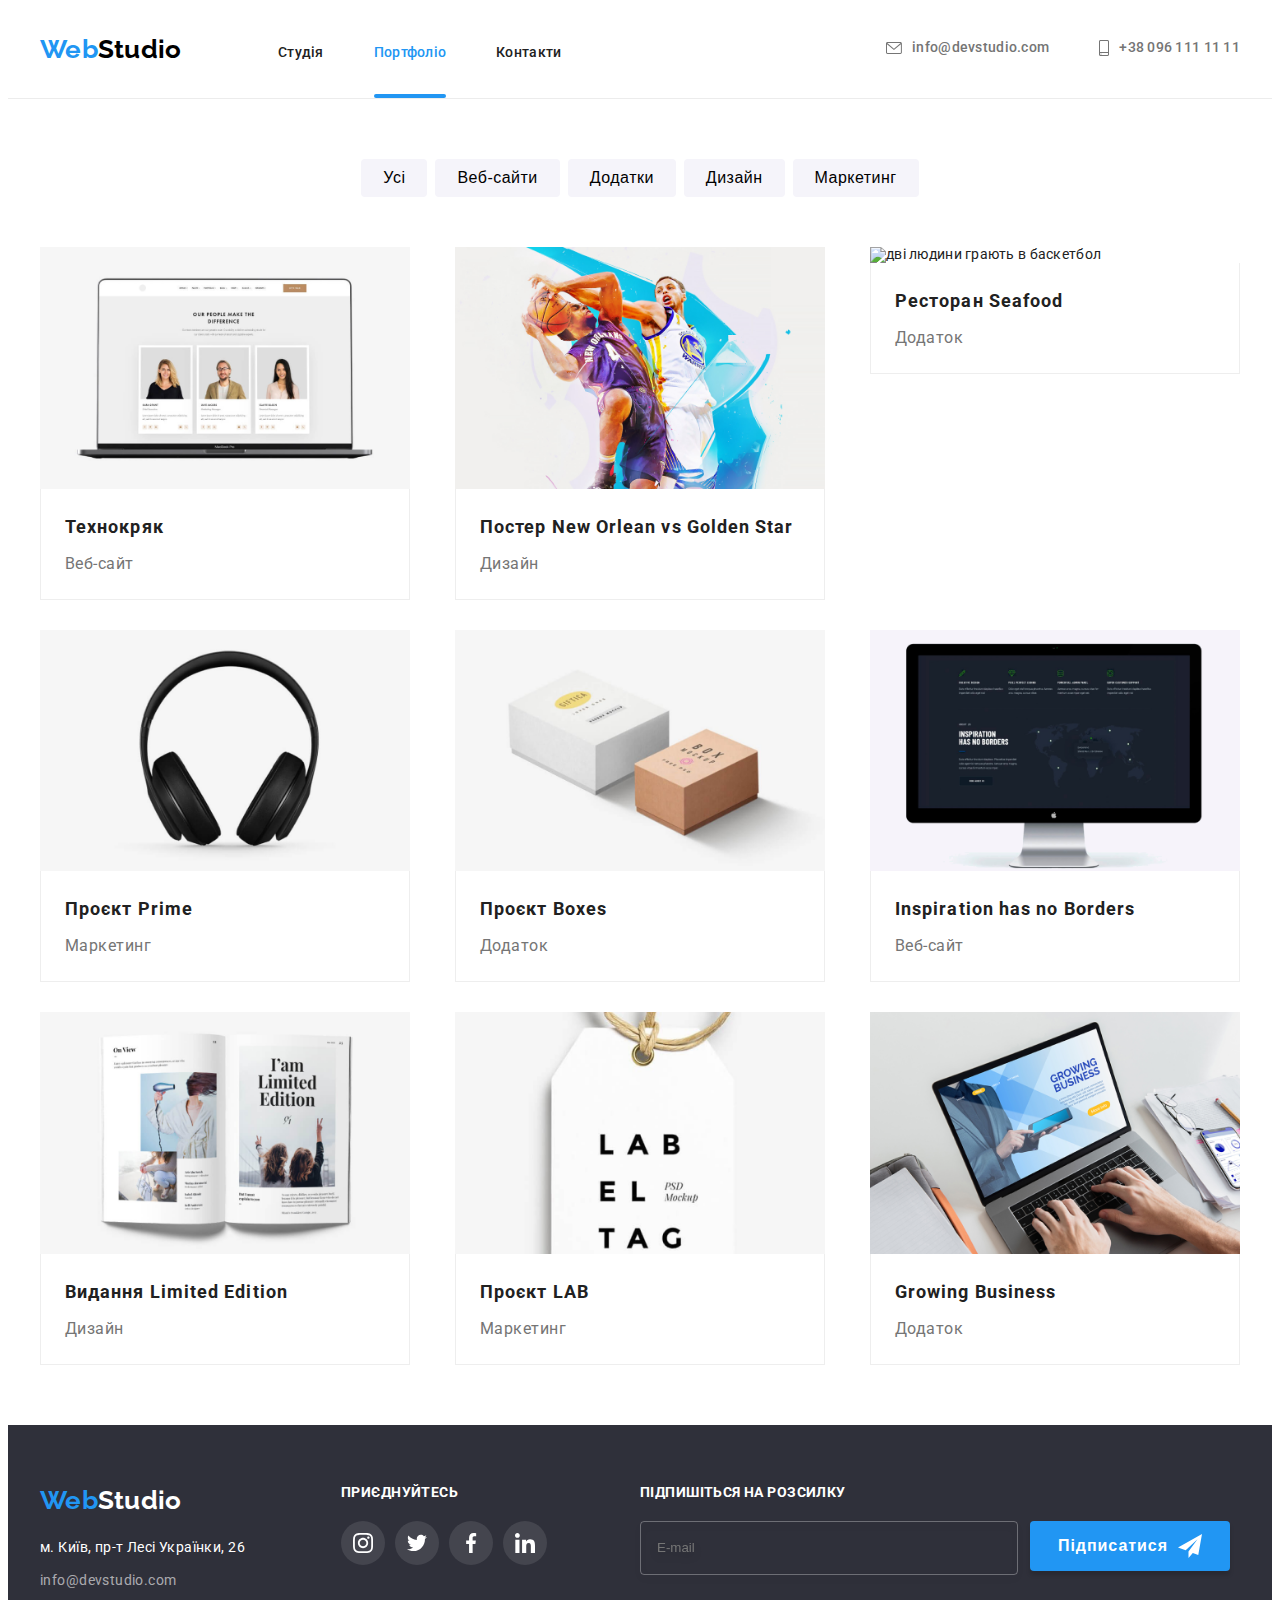
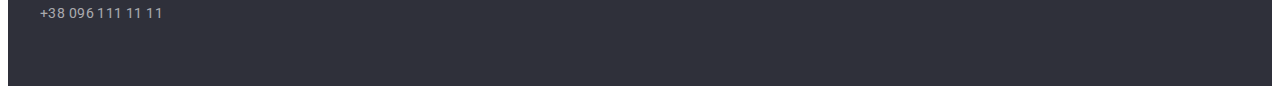
==== commit 6d9fac16: "new" ====
--- a/portfolio.html
+++ b/portfolio.html
@@ -226,7 +226,7 @@
                 <h2 class="footer__title">Підпишіться на розсилку</h2>
                 <div class="footer__mail">
                 <label for="mail"><p></p></label>
-                <input type="text" name="mail" id="mail"/>
+                <input type="text" name="mail" id="mail"  placeholder="E-mail"/>
                 <button class="main__button flex--center" type="button">Підписатися
                     <svg width="24" height="24"><use href="./img/icondz6.svg#icon-fly"></use></svg>
                 </button>
@@ -236,20 +236,10 @@
         </footer>
         <div class="menu-container js-menu-container" id="mobile-menu">
             <button class="menu-toggle js-close-menu">
-              <svg
-                fill="currentColor"
-                viewBox="0 0 20 20"
-                xmlns="http://www.w3.org/2000/svg"
-                width="24"
-                height="24"
-              >
-                <path
-                  fill-rule="evenodd"
-                  d="M4.293 4.293a1 1 0 011.414 0L10 8.586l4.293-4.293a1 1 0 111.414 1.414L11.414 10l4.293 4.293a1 1 0 01-1.414 1.414L10 11.414l-4.293 4.293a1 1 0 01-1.414-1.414L8.586 10 4.293 5.707a1 1 0 010-1.414z"
-                  clip-rule="evenodd"
-                ></path>
-              </svg>
-            </button>
+                <svg class="mob__menu_x" width="40" height="40">
+                  <use href="./img/x.svg#icon-close-btn"></use>
+                </svg>
+              </button>
       
             <ul class="mobile-menu">
               <li><a href="index.html" class="link">Студія</a></li>
--- a/css/main.min.css
+++ b/css/main.min.css
@@ -1 +1 @@
-.hiden{position:absolute;white-space:nowrap;width:1px;height:1px;overflow:hidden;border:0;padding:0;clip:rect(0 0 0 0);-webkit-clip-path:inset(50%);clip-path:inset(50%);margin:-1px}body{font-family:"Roboto";color:#212121;background-color:#fff;font-size:14px;line-height:1.14;letter-spacing:.02em}h1,h2,h3,h4,h5,h6,p,ul,img,div{margin:0;padding:0;border:0}svg{fill:currentColor}img{display:block;max-width:100%;height:auto}a{text-decoration:none;color:#212121}ul{list-style:none}.title__text{font-weight:700;font-size:36px;line-height:1.16;letter-spacing:.03em;text-align:center;margin-bottom:50px}@media screen and (max-width: 1199px){.title__text{font-size:28px}}p{color:#757575}.container{padding-left:15px;padding-right:15px;margin-left:auto;margin-right:auto}@media screen and (max-width: 768px){.container{width:480px}}@media screen and (min-width: 768px)and (max-width: 1200px){.container{width:768px}}@media screen and (min-width: 1200px){.container{width:1200px}}.section{padding:94px 0}.block--center{display:block;margin:auto}.flex{display:-webkit-box;display:-ms-flexbox;display:flex}.flex--center{display:-webkit-box;display:-ms-flexbox;display:flex;-webkit-box-pack:center;-ms-flex-pack:center;justify-content:center;-webkit-box-align:center;-ms-flex-align:center;align-items:center}.flex--between{display:-webkit-box;display:-ms-flexbox;display:flex;-webkit-box-pack:justify;-ms-flex-pack:justify;justify-content:space-between}header{border-bottom:1px solid #ececec}.header__container{display:-webkit-box;display:-ms-flexbox;display:flex}@media screen and (max-width: 767.5px){.nav__style,.contact__up__please{display:none}}.color__web{color:#2196f3}.color__studio__up{color:#000}.color__studio__down{color:#fff}.logo{font-family:"Raleway";font-style:normal;font-weight:700;font-size:26px;line-height:1.19;width:145px;height:31px}@media screen and (max-width: 767.5px){.logo__plase__up{margin:16px 15px}}@media screen and (min-width: 767.5px){.logo__plase__up{margin:26px 88px 26px 0}}@media screen and (min-width: 1200px){.logo__plase__up{margin:26px 93px 26px 0}}.nav__style{font-weight:500}.nav__style a{display:-webkit-box;display:-ms-flexbox;display:flex;padding:35px 0;position:relative;-webkit-transition:background-color 250ms cubic-bezier(0.4, 0, 0.2, 1);transition:background-color 250ms cubic-bezier(0.4, 0, 0.2, 1);-webkit-transition-property:color,background-color;transition-property:color,background-color;-webkit-transition-duration:250ms;transition-duration:250ms;-webkit-transition-timing-function:cubic-bezier(0.4, 0, 0.2, 1);transition-timing-function:cubic-bezier(0.4, 0, 0.2, 1)}.nav__style a:hover,.nav__style a:focus{color:#2196f3}.nav__style a::after{position:absolute;bottom:0;display:block;content:"";width:100%;height:4px;background-color:#2196f3;border-radius:2px;opacity:0;-webkit-transition:opacity 250ms cubic-bezier(0.4, 0, 0.2, 1);transition:opacity 250ms cubic-bezier(0.4, 0, 0.2, 1)}.nav__style a:hover::after{opacity:1}@media screen and (min-width: 767.5px){.nav__style li:not(:last-child){margin-right:50px}}.active:visited{color:#2196f3;-webkit-transition:color 250ms cubic-bezier(0.4, 0, 0.2, 1);transition:color 250ms cubic-bezier(0.4, 0, 0.2, 1)}.nav__style .active::after{position:absolute;bottom:0;display:block;width:100%;height:4px;background-color:#2196f3;border-radius:2px;opacity:1}@media screen and (min-width: 1199.5px){.nav__style .active::after{content:""}}@media screen and (max-width: 1199.5px){.contact__up__please li:not(:last-child){margin-bottom:10px}}@media screen and (min-width: 1199.5px){.contact__up__please li:not(:last-child){margin-right:50px}}.m__t__style__up{color:#757575;font-weight:500;-webkit-transition:color 250ms cubic-bezier(0.4, 0, 0.2, 1);transition:color 250ms cubic-bezier(0.4, 0, 0.2, 1);display:-webkit-box;display:-ms-flexbox;display:flex;justify-self:start}.m__t__style__up:hover,.m__t__style__up:focus{color:#2196f3}.contact__up__please{margin-left:auto}@media screen and (min-width: 767.5px)and (max-width: 1199.5px){.contact__up__please{padding:21px 0}}@media screen and (min-width: 1199.5px){.contact__up__please{display:-webkit-box;display:-ms-flexbox;display:flex;padding:32px 0}}.icon__m__t{margin-right:10px}.address__style{font-weight:400;line-height:1.71;letter-spacing:.03em;font-style:normal;color:#fff}.m__t__style__down{font-weight:400;line-height:1.71;letter-spacing:.03em;font-style:normal;color:rgba(255,255,255,.6);-webkit-transition:color 250ms cubic-bezier(0.4, 0, 0.2, 1);transition:color 250ms cubic-bezier(0.4, 0, 0.2, 1)}.m__t__style__down:hover,.m__t__style__down:focus{color:#2196f3}.address__position li:not(:last-child){margin-bottom:9px}.grey__block{background-color:#2f303a;background-position:center;background-size:cover;background-repeat:no-repeat}@media screen and (min-width: 480px){.grey__block{padding:118px 0;background-image:-webkit-gradient(linear, left top, left bottom, from(rgba(47, 48, 58, 0.4)), to(rgba(47, 48, 58, 0.4))),url(../../img/mob/img.png);background-image:linear-gradient(rgba(47, 48, 58, 0.4), rgba(47, 48, 58, 0.4)),url(../../img/mob/img.png)}}@media screen and (min-width: 480px)and (min-device-pixel-ratio: 1),screen and (min-width: 480px)and (-webkit-min-device-pixel-ratio: 2.0416666666666665),screen and (min-width: 480px)and (min-resolution: 196dpi),screen and (min-width: 480px)and (-webkit-min-device-pixel-ratio: 2),screen and (min-width: 480px)and (min-resolution: 2dppx){.grey__block{background-image:url(../../img/mob/img@2x.png)}}@media screen and (min-width: 768px){.grey__block{background-image:-webkit-gradient(linear, left top, left bottom, from(rgba(47, 48, 58, 0.4)), to(rgba(47, 48, 58, 0.4))),url(../../img/tablet/img.png);background-image:linear-gradient(rgba(47, 48, 58, 0.4), rgba(47, 48, 58, 0.4)),url(../../img/tablet/img.png)}}@media screen and (min-width: 768px)and (min-device-pixel-ratio: 1),screen and (min-width: 768px)and (-webkit-min-device-pixel-ratio: 2.0416666666666665),screen and (min-width: 768px)and (min-resolution: 196dpi),screen and (min-width: 768px)and (-webkit-min-device-pixel-ratio: 2),screen and (min-width: 768px)and (min-resolution: 2dppx){.grey__block{background-image:url(../../img/tablet/img@2x.png)}}@media screen and (min-width: 1200px){.grey__block{padding:200px 0;background-image:-webkit-gradient(linear, left top, left bottom, from(rgba(47, 48, 58, 0.4)), to(rgba(47, 48, 58, 0.4))),url(../img/Img.png);background-image:linear-gradient(rgba(47, 48, 58, 0.4), rgba(47, 48, 58, 0.4)),url(../img/Img.png)}}@media screen and (min-width: 1200px)and (min-device-pixel-ratio: 1),screen and (min-width: 1200px)and (-webkit-min-device-pixel-ratio: 2.0416666666666665),screen and (min-width: 1200px)and (min-resolution: 196dpi),screen and (min-width: 1200px)and (-webkit-min-device-pixel-ratio: 2),screen and (min-width: 1200px)and (min-resolution: 2dppx){.grey__block{background-image:url(../../img/Img@2x.png)}}.max__width{max-width:1600px;margin:0 auto}.big__text{color:#fff;text-align:center;line-height:1.36;font-size:26px;text-transform:uppercase;display:block;margin:auto;margin-bottom:30px;width:360px}@media screen and (min-width: 1200px){.big__text{width:696px;font-size:44px}}.backdrop{position:relative;z-index:2;top:0;left:0;right:0;bottom:0;background-color:rgba(0,0,0,.2);opacity:1;-webkit-transition:1s linear;transition:1s linear}.backdrop.is-hidden{opacity:0;pointer-events:none;visibility:hidden}.modal{position:absolute;width:528px;height:581px;top:50%;left:50%;-webkit-transform:translate(-50%, -50%);transform:translate(-50%, -50%);background-color:#fff;-webkit-box-shadow:0px 1px 3px rgba(0,0,0,.12),0px 1px 1px rgba(0,0,0,.14),0px 2px 1px rgba(0,0,0,.2);box-shadow:0px 1px 3px rgba(0,0,0,.12),0px 1px 1px rgba(0,0,0,.14),0px 2px 1px rgba(0,0,0,.2);border-radius:4px}.modal__esc{border:none;background-color:rgba(0,0,0,0);position:absolute;padding:0;right:8px;top:8px;cursor:pointer}.modal__esc svg{-webkit-transition:color 250ms cubic-bezier(0.4, 0, 0.2, 1);transition:color 250ms cubic-bezier(0.4, 0, 0.2, 1)}.modal__esc svg:hover,.modal__esc svg:focus{color:#2196f3}.container__modal{padding:40px}.modal__text__top{font-weight:700;font-size:20px;line-height:23px;text-align:center;letter-spacing:.03em;color:#212121;margin-bottom:12px}.call__back p{font-weight:400;font-size:12px;line-height:1.16;letter-spacing:.01em;color:#757575;margin-bottom:4px}.call__back input{padding-left:45px;width:448px;height:40px;margin-bottom:10px}.call__back input:hover,.call__back input:focus{border-color:#2196f3}.call__back div{position:relative}.call__back svg{position:absolute;top:40%;left:15px}.call__back textarea{width:448px;height:120px;resize:none;overflow:auto;padding:12px 16px}.call__back textarea:hover,.call__back textarea:focus{border-color:#2196f3}.call__back input,.call__back textarea{outline:rgba(0,0,0,0);border:1px solid rgba(33,33,33,.2);border-radius:4px;-webkit-transition:border-color 250ms cubic-bezier(0.4, 0, 0.2, 1);transition:border-color 250ms cubic-bezier(0.4, 0, 0.2, 1)}.ico{-webkit-transition:color 250ms cubic-bezier(0.4, 0, 0.2, 1);transition:color 250ms cubic-bezier(0.4, 0, 0.2, 1)}.call__back input:hover+.ico,.call__back input:focus+.ico{color:#2196f3}.coment::-webkit-input-placeholder{font-weight:400;font-size:12px;line-height:14px;letter-spacing:.01em;color:rgba(117,117,117,.5)}.coment::-moz-placeholder{font-weight:400;font-size:12px;line-height:14px;letter-spacing:.01em;color:rgba(117,117,117,.5)}.coment:-ms-input-placeholder{font-weight:400;font-size:12px;line-height:14px;letter-spacing:.01em;color:rgba(117,117,117,.5)}.coment::-ms-input-placeholder{font-weight:400;font-size:12px;line-height:14px;letter-spacing:.01em;color:rgba(117,117,117,.5)}.coment::placeholder{font-weight:400;font-size:12px;line-height:14px;letter-spacing:.01em;color:rgba(117,117,117,.5)}.agree{margin-top:20px;margin-bottom:30px}.agree p{color:#757575;margin-left:9px}.agree a{color:#2196f3;text-decoration:underline}.agree a,.agree p{font-weight:400;font-size:14px;line-height:1.7;letter-spacing:.03em}.agree input{-webkit-appearance:none;-moz-appearance:none;appearance:none}.ico__ok{display:inline-block;width:16px;height:15px;border:2px solid #000;border-radius:4px;margin-right:9px}.checkbox:checked+.ico__ok{border-color:rgba(0,0,0,0);background-image:url(../img/icon-check.svg);background-size:cover;background-origin:border-box;background-repeat:no-repeat;background-color:#2196f3}.main__button{width:200px;height:50px;border:none;background:#2196f3;-webkit-box-shadow:0px 4px 4px rgba(0,0,0,.15);box-shadow:0px 4px 4px rgba(0,0,0,.15);border-radius:4px;font-weight:700;font-size:16px;line-height:1.87;letter-spacing:.06em;color:#fff}.benefits{font-size:14px;letter-spacing:.03em;display:-webkit-box;display:-ms-flexbox;display:flex}@media screen and (min-width: 480px){.benefits{-webkit-box-orient:vertical;-webkit-box-direction:normal;-ms-flex-direction:column;flex-direction:column;-webkit-box-align:center;-ms-flex-align:center;align-items:center}}@media screen and (min-width: 768px){.benefits{display:-webkit-box;display:-ms-flexbox;display:flex;-ms-flex-wrap:wrap;flex-wrap:wrap;margin:-15px;-webkit-box-pack:justify;-ms-flex-pack:justify;justify-content:space-between;-webkit-box-orient:horizontal;-webkit-box-direction:normal;-ms-flex-direction:row;flex-direction:row}}@media screen and (min-width: 480px){.benefits__card:not(:last-child){margin-bottom:30px}}@media screen and (min-width: 768px){.benefits__card{-ms-flex-preferred-size:calc(100% - 30px)/2;flex-basis:calc(100% - 30px)/2;margin:15px;width:354px}}@media screen and (min-width: 1200px){.benefits__card{width:270px}}.benefits__ico{display:-webkit-box;display:-ms-flexbox;display:flex;-webkit-box-pack:center;-ms-flex-pack:center;justify-content:center;-webkit-box-align:center;-ms-flex-align:center;align-items:center;height:120px;border-radius:4px;margin-bottom:30px}.benefits__ico--background{background-color:#f5f4fa}.benefits__title{margin-bottom:10px;line-height:1.14;font-weight:700}@media screen and (min-width: 480px){.benefits__title{text-align:center}}@media screen and (min-width: 768px){.benefits__title{text-align:start}}.benefits__text{line-height:1.71;font-weight:400}@media screen and (max-width: 1199px){.what__we__do{display:none}}.photo-block{padding-bottom:94px;display:-webkit-box;display:-ms-flexbox;display:flex;-webkit-box-pack:justify;-ms-flex-pack:justify;justify-content:space-between}.photo-block__position{position:relative}.label{display:-webkit-box;display:-ms-flexbox;display:flex;-webkit-box-pack:center;-ms-flex-pack:center;justify-content:center;-webkit-box-align:center;-ms-flex-align:center;align-items:center;width:370px;height:70px;font-weight:700;line-height:1.14;letter-spacing:.03em;text-transform:uppercase;position:absolute;bottom:0}.label--color{background-color:rgba(47,48,58,.8);color:#fff}.not__realy__white{background-color:#f5f4fa}.team{display:-webkit-box;display:-ms-flexbox;display:flex;font-size:16px;line-height:1.18;letter-spacing:.03em;text-align:center}@media screen and (max-width: 767px){.team{-webkit-box-orient:vertical;-webkit-box-direction:normal;-ms-flex-direction:column;flex-direction:column;-webkit-box-align:center;-ms-flex-align:center;align-items:center}}@media screen and (min-width: 768px)and (max-width: 1199px){.team{-ms-flex-wrap:wrap;flex-wrap:wrap;margin:-15px;-webkit-box-pack:justify;-ms-flex-pack:justify;justify-content:space-between}}@media screen and (min-width: 1199.5px){.team{-webkit-box-pack:justify;-ms-flex-pack:justify;justify-content:space-between}}.team__style{overflow:hidden;border-radius:0px 0px 4px 4px;-webkit-box-shadow:0px 1px 3px rgba(0,0,0,.12),0px 1px 1px rgba(0,0,0,.14),0px 2px 1px rgba(0,0,0,.2);box-shadow:0px 1px 3px rgba(0,0,0,.12),0px 1px 1px rgba(0,0,0,.14),0px 2px 1px rgba(0,0,0,.2)}@media screen and (max-width: 767.5px){.team__style{width:450px}.team__style:not(:last-child){margin-bottom:30px}}@media screen and (min-width: 767.5px){.team__style{width:354px;-ms-flex-preferred-size:calc(100% - 0px)/2;flex-basis:calc(100% - 0px)/2;margin:15px}}@media screen and (min-width: 1200px){.team__style{width:270px}}.team__card{background-color:#fff;margin:auto}@media screen and (min-width: 480px){.team__card{padding:30px 122px 24px}}@media screen and (min-width: 768px){.team__card{padding:30px 74px 24px}}@media screen and (min-width: 1200px){.team__card{padding:30px 32px}}.team__name{margin-bottom:10px;font-weight:500}.team__work{margin-bottom:16px}.ico__messenger{width:206px;display:-webkit-box;display:-ms-flexbox;display:flex;-webkit-box-pack:center;-ms-flex-pack:center;justify-content:center;gap:10px}.ico__messenger__link{display:-webkit-box;display:-ms-flexbox;display:flex;-webkit-box-pack:center;-ms-flex-pack:center;justify-content:center;-webkit-box-align:center;-ms-flex-align:center;align-items:center;width:44px;height:44px;border-radius:50%;color:#afb1b8;-webkit-transition:color 250ms cubic-bezier(0.4, 0, 0.2, 1),background-color 250ms cubic-bezier(0.4, 0, 0.2, 1);transition:color 250ms cubic-bezier(0.4, 0, 0.2, 1),background-color 250ms cubic-bezier(0.4, 0, 0.2, 1)}.ico__messenger__link:hover,.ico__messenger__link:focus{background-color:#2196f3;color:#fff}.ico__messenger--footer{background:rgba(255,255,255,.1);color:#fff}.clients{display:-webkit-box;display:-ms-flexbox;display:flex;-webkit-box-pack:justify;-ms-flex-pack:justify;justify-content:space-between;-webkit-box-align:center;-ms-flex-align:center;align-items:center}@media screen and (min-width: 480px){.clients{-ms-flex-wrap:wrap;flex-wrap:wrap;margin:-15px;-webkit-box-pack:justify;-ms-flex-pack:justify;justify-content:space-between}}.clients__link{border:1px solid #afb1b8;border-radius:4px;display:-webkit-box;display:-ms-flexbox;display:flex;height:92px;-webkit-box-align:center;-ms-flex-align:center;align-items:center;-webkit-box-pack:center;-ms-flex-pack:center;justify-content:center;color:#afb1b8;-webkit-transition:border 250ms cubic-bezier(0.4, 0, 0.2, 1);transition:border 250ms cubic-bezier(0.4, 0, 0.2, 1)}.clients__link:hover,.clients__link:focus{color:#2196f3;border:1px solid #2196f3}@media screen and (min-width: 480px){.clients__link{width:210px;-ms-flex-preferred-size:calc(100% - 0px)/2;flex-basis:calc(100% - 0px)/2;margin:15px}}@media screen and (min-width: 768px){.clients__link{width:226px;-ms-flex-preferred-size:calc(100% - 0px)/3;flex-basis:calc(100% - 0px)/3;margin:15px}}@media screen and (min-width: 1200px){.clients__link{width:170px}.clients__link:not(:last-child){margin-right:30px}}.clients svg{-webkit-transition:250ms cubic-bezier(0.4, 0, 0.2, 1);transition:250ms cubic-bezier(0.4, 0, 0.2, 1)}.grey__blok__down{background-color:#2f303a;padding:60px 0}@media screen and (max-width: 1199.5px){.address__position,.footer__2block{margin-bottom:60px}}.footer__title{color:#fff;text-transform:uppercase;font-weight:700;line-height:1.14;font-size:14px;letter-spacing:.03em;margin-bottom:20px}@media screen and (min-width: 1199.5px){.footer__2block{margin-left:70px;margin-right:93px}}.footer__mail input{height:50px;padding-left:16px;color:#fff;border:1px solid rgba(255,255,255,.3);-webkit-filter:drop-shadow(0px 4px 4px rgba(0, 0, 0, 0.15));filter:drop-shadow(0px 4px 4px rgba(0, 0, 0, 0.15));border-radius:4px;background-color:rgba(0,0,0,0);outline:rgba(0,0,0,0);margin-right:12px}.footer__mail input:hover,.footer__mail input:focus{border-color:#2196f3}@media screen and (max-width: 1199.5px){.footer__mail input{width:450px;margin-bottom:20px}}@media screen and (min-width: 1199.5px){.footer__mail input{width:358px;margin-bottom:0}}.footer__mail svg{margin-left:10px}.logo__plase__down{margin-bottom:20px}@media screen and (max-width: 1199.5px){.footer__1block,.footer__2block,.m__t__style__down,.footer__mail,.footer__title,.footer__all{display:-webkit-box;display:-ms-flexbox;display:flex;-webkit-box-orient:vertical;-webkit-box-direction:normal;-ms-flex-direction:column;flex-direction:column;-webkit-box-pack:center;-ms-flex-pack:center;justify-content:center;-webkit-box-align:center;-ms-flex-align:center;align-items:center}}@media screen and (min-width: 768px)and (max-width: 1199.5px){.footer__switch{display:-webkit-box;display:-ms-flexbox;display:flex;width:100%;-ms-flex-pack:distribute;justify-content:space-around;-webkit-box-align:baseline;-ms-flex-align:baseline;align-items:baseline}}@media screen and (min-width: 1199.5px){.footer__all,.footer__switch,.footer__mail{display:-webkit-box;display:-ms-flexbox;display:flex}}@media screen and (min-width: 480px){.portfolio__net li{width:450px;margin-bottom:30px}}@media screen and (min-width: 768px){.portfolio__net li{width:354px;-ms-flex-preferred-size:calc(100% - 0px)/2;flex-basis:calc(100% - 0px)/2;margin:15px}}@media screen and (min-width: 1200px){.portfolio__net li{width:370px;-ms-flex-preferred-size:calc(100% - 90px)/3;flex-basis:calc(100% - 90px)/3;margin:15px}}@media screen and (max-width: 768px){.portfolio__net{-webkit-box-orient:vertical;-webkit-box-direction:normal;-ms-flex-direction:column;flex-direction:column;-webkit-box-pack:baseline;-ms-flex-pack:baseline;justify-content:baseline;-webkit-box-align:center;-ms-flex-align:center;align-items:center}}@media screen and (min-width: 768px){.portfolio__net{display:-webkit-box;display:-ms-flexbox;display:flex;-ms-flex-wrap:wrap;flex-wrap:wrap;margin:-15px;-webkit-box-pack:justify;-ms-flex-pack:justify;justify-content:space-between}}.portfolio__net p{text-align:left;font-weight:400;font-size:16px;line-height:1.87;letter-spacing:.03em}.portfolio__net h3{margin-bottom:4px;text-align:left;font-weight:700;font-size:18px;line-height:2;letter-spacing:.06em}.border__not__top{padding:20px 24px;border:1px solid #eee;border-top:none}.box{position:relative;overflow:hidden}.overlay{position:absolute;-webkit-box-sizing:border-box;box-sizing:border-box;padding:63px 24px;font-weight:400;font-size:18px;line-height:156%;letter-spacing:.03em;color:#fff;background-color:rgba(33,150,243,.8980392157);-webkit-transform:translateY(0);transform:translateY(0);-webkit-transition:-webkit-transform 250ms cubic-bezier(0.4, 0, 0.2, 1);transition:-webkit-transform 250ms cubic-bezier(0.4, 0, 0.2, 1);transition:transform 250ms cubic-bezier(0.4, 0, 0.2, 1);transition:transform 250ms cubic-bezier(0.4, 0, 0.2, 1), -webkit-transform 250ms cubic-bezier(0.4, 0, 0.2, 1)}.portfolio__net a:hover .overlay,.portfolio__net a:focus .overlay{-webkit-transform:translateY(-294px);transform:translateY(-294px)}.portfolio__net a{display:block;-webkit-transition:color 250ms cubic-bezier(0.4, 0, 0.2, 1);transition:color 250ms cubic-bezier(0.4, 0, 0.2, 1)}.portfolio__net a:hover,.portfolio__net a:focus{-webkit-box-shadow:0px 1px 1px rgba(0,0,0,.12),0px 4px 4px rgba(0,0,0,.06),1px 4px 6px rgba(0,0,0,.16);box-shadow:0px 1px 1px rgba(0,0,0,.12),0px 4px 4px rgba(0,0,0,.06),1px 4px 6px rgba(0,0,0,.16)}@media screen and (max-width: 767px){.buttons__portfolio>li{display:inline-block;margin-bottom:15px}}.buttons__portfolio{margin-bottom:25px}@media screen and (min-width: 768px){.buttons__portfolio{display:-webkit-box;display:-ms-flexbox;display:flex;margin-bottom:50px;-webkit-box-pack:center;-ms-flex-pack:center;justify-content:center}}.buttons__portfolio button{-webkit-transition-property:background-color,color,-webkit-box-shadow;transition-property:background-color,color,-webkit-box-shadow;transition-property:background-color,box-shadow,color;transition-property:background-color,box-shadow,color,-webkit-box-shadow;-webkit-transition-duration:250ms;transition-duration:250ms;-webkit-transition-timing-function:cubic-bezier(0.4, 0, 0.2, 1);transition-timing-function:cubic-bezier(0.4, 0, 0.2, 1)}.buttons__portfolio button:hover,.buttons__portfolio button:focus{background-color:#2196f3;color:#fff;-webkit-box-shadow:0px 3px 1px rgba(0,0,0,.1),0px 1px 2px rgba(0,0,0,.08),0px 2px 2px rgba(0,0,0,.12);box-shadow:0px 3px 1px rgba(0,0,0,.1),0px 1px 2px rgba(0,0,0,.08),0px 2px 2px rgba(0,0,0,.12)}.buttons__portfolio button{background-color:#f5f4fa;border:none;border-radius:4px;height:38px;padding:6px 22px;-webkit-box-align:center;-ms-flex-align:center;align-items:center;font-weight:500;font-size:16px;line-height:1.6px;letter-spacing:.03em;cursor:pointer}.buttons__portfolio li:not(:last-child){margin-right:8px}.menu-toggle{margin-left:auto;min-height:40px;min-width:40px;display:-webkit-box;display:-ms-flexbox;display:flex;-webkit-box-align:center;-ms-flex-align:center;align-items:center;-webkit-box-pack:center;-ms-flex-pack:center;justify-content:center;padding:0;background-color:rgba(0,0,0,0);cursor:pointer;border:none;border-radius:50%;outline:none}@media screen and (min-width: 768px){.menu-toggle{display:none}}.menu-toggle:hover,.menu-togglefocus{background-color:rgba(0,0,0,.1)}.menu-container{position:fixed;top:0;left:0;width:100vw;height:100vh;padding:48px 40px;background-color:#fff;z-index:999;-webkit-transform:translateX(100%);transform:translateX(100%);-webkit-transition:-webkit-transform 250ms ease-in-out;transition:-webkit-transform 250ms ease-in-out;transition:transform 250ms ease-in-out;transition:transform 250ms ease-in-out, -webkit-transform 250ms ease-in-out}.menu-container.is-open{-webkit-transform:translateX(0);transform:translateX(0)}.menu-container .menu-toggle{position:absolute;top:10px;right:15px;color:#fff}.mobile-menu{padding:0;margin:0;list-style:none;margin-bottom:302px}.mobile-menu .link{display:block;padding:10px;text-decoration:none;font-weight:500;font-size:40px;line-height:47px}.mobile-menu .link:hover,.mobile-menu .link:focus{color:#2196f3}.mobile-menu li:not(:last-child){margin-bottom:32px}.mob__t{font-size:34px;line-height:1.17;margin-bottom:32px}.mob__t a{color:#2196f3}.mob__m{font-size:24px;line-height:1.16;margin-bottom:64px}.mob__m a{color:#757575}.messendger{display:-webkit-box;display:-ms-flexbox;display:flex;width:357px;-webkit-box-pack:justify;-ms-flex-pack:justify;justify-content:space-between}.messendger a{font-size:18px;line-height:104%;color:#2196f3}.i{color:rgba(33,33,33,.2)}/*# sourceMappingURL=main.min.css.map */+.hiden{position:absolute;white-space:nowrap;width:1px;height:1px;overflow:hidden;border:0;padding:0;clip:rect(0 0 0 0);-webkit-clip-path:inset(50%);clip-path:inset(50%);margin:-1px}body{font-family:"Roboto";color:#212121;background-color:#fff;font-size:14px;line-height:1.14;letter-spacing:.02em}h1,h2,h3,h4,h5,h6,p,ul,img,div{margin:0;padding:0;border:0}svg{fill:currentColor}img{display:block;max-width:100%;height:auto}a{text-decoration:none;color:#212121}ul{list-style:none}.title__text{font-weight:700;font-size:36px;line-height:1.16;letter-spacing:.03em;text-align:center;margin-bottom:50px}@media screen and (max-width: 1199px){.title__text{font-size:28px}}p{color:#757575}.container{padding-left:15px;padding-right:15px;margin-left:auto;margin-right:auto}@media screen and (max-width: 768px){.container{width:480px}}@media screen and (min-width: 768px)and (max-width: 1200px){.container{width:768px}}@media screen and (min-width: 1200px){.container{width:1200px}}.section{padding:94px 0}@media screen and (min-width: 767.5px){.section{padding:60px 0}}.block--center{display:block;margin:auto}.flex{display:-webkit-box;display:-ms-flexbox;display:flex}.flex--center{display:-webkit-box;display:-ms-flexbox;display:flex;-webkit-box-pack:center;-ms-flex-pack:center;justify-content:center;-webkit-box-align:center;-ms-flex-align:center;align-items:center}.flex--between{display:-webkit-box;display:-ms-flexbox;display:flex;-webkit-box-pack:justify;-ms-flex-pack:justify;justify-content:space-between}header{border-bottom:1px solid #ececec}.header__container{display:-webkit-box;display:-ms-flexbox;display:flex}@media screen and (max-width: 767.5px){.nav__style,.contact__up__please{display:none}}.color__web{color:#2196f3}.color__studio__up{color:#000}.color__studio__down{color:#fff}.logo{font-family:"Raleway";font-style:normal;font-weight:700;font-size:26px;line-height:1.19;width:145px;height:31px}@media screen and (max-width: 767.5px){.logo__plase__up{margin:16px 15px}}@media screen and (min-width: 767.5px){.logo__plase__up{margin:26px 88px 26px 0}}@media screen and (min-width: 1200px){.logo__plase__up{margin:26px 93px 26px 0}}.nav__style{font-weight:500}.nav__style a{display:-webkit-box;display:-ms-flexbox;display:flex;padding:37px 0;position:relative;-webkit-transition:background-color 250ms cubic-bezier(0.4, 0, 0.2, 1);transition:background-color 250ms cubic-bezier(0.4, 0, 0.2, 1);-webkit-transition-property:color,background-color;transition-property:color,background-color;-webkit-transition-duration:250ms;transition-duration:250ms;-webkit-transition-timing-function:cubic-bezier(0.4, 0, 0.2, 1);transition-timing-function:cubic-bezier(0.4, 0, 0.2, 1)}.nav__style a:hover,.nav__style a:focus{color:#2196f3}.nav__style a::after{position:absolute;bottom:0;display:block;content:"";width:100%;height:4px;background-color:#2196f3;border-radius:2px;opacity:0;-webkit-transition:opacity 250ms cubic-bezier(0.4, 0, 0.2, 1);transition:opacity 250ms cubic-bezier(0.4, 0, 0.2, 1)}.nav__style a:hover::after{opacity:1}@media screen and (min-width: 767.5px){.nav__style li:not(:last-child){margin-right:50px}}.active{color:#2196f3;-webkit-transition:color 250ms cubic-bezier(0.4, 0, 0.2, 1);transition:color 250ms cubic-bezier(0.4, 0, 0.2, 1)}.nav__style .active::after{position:absolute;bottom:0;display:block;width:100%;height:4px;background-color:#2196f3;border-radius:2px;opacity:1}@media screen and (min-width: 1199.5px){.nav__style .active::after{content:""}}@media screen and (max-width: 1199.5px){.contact__up__please li:not(:last-child){margin-bottom:10px}}@media screen and (min-width: 1199.5px){.contact__up__please li:not(:last-child){margin-right:50px}}.m__t__style__up{color:#757575;font-weight:500;-webkit-transition:color 250ms cubic-bezier(0.4, 0, 0.2, 1);transition:color 250ms cubic-bezier(0.4, 0, 0.2, 1);display:-webkit-box;display:-ms-flexbox;display:flex;-webkit-box-align:center;-ms-flex-align:center;align-items:center}.m__t__style__up:hover,.m__t__style__up:focus{color:#2196f3}@media screen and (min-width: 767.5px)and (max-width: 1199.5px){.m__t__style__up{font-size:12px}}.contact__up__please{margin-left:auto}@media screen and (min-width: 767.5px)and (max-width: 1199.5px){.contact__up__please{padding:21px 0}}@media screen and (min-width: 1199.5px){.contact__up__please{display:-webkit-box;display:-ms-flexbox;display:flex;padding:32px 0}}.icon__m__t{margin-right:10px}.address__style{font-weight:400;line-height:1.71;letter-spacing:.03em;font-style:normal;color:#fff}.m__t__style__down{font-weight:400;line-height:1.71;letter-spacing:.03em;font-style:normal;color:rgba(255,255,255,.6);-webkit-transition:color 250ms cubic-bezier(0.4, 0, 0.2, 1);transition:color 250ms cubic-bezier(0.4, 0, 0.2, 1)}.m__t__style__down:hover,.m__t__style__down:focus{color:#2196f3}.address__position li:not(:last-child){margin-bottom:9px}.grey__block{background-color:#2f303a;background-position:center;background-size:cover;background-repeat:no-repeat;padding:118px 0}@media screen and (max-width: 767.5px){.grey__block{background-image:-webkit-gradient(linear, left top, left bottom, from(rgba(47, 48, 58, 0.4)), to(rgba(47, 48, 58, 0.4))),url(../img/mob/img.png);background-image:linear-gradient(rgba(47, 48, 58, 0.4), rgba(47, 48, 58, 0.4)),url(../img/mob/img.png)}}@media screen and (max-width: 767.5px)and (min-device-pixel-ratio: 1),screen and (max-width: 767.5px)and (-webkit-min-device-pixel-ratio: 2.0416666666666665),screen and (max-width: 767.5px)and (min-resolution: 196dpi),screen and (max-width: 767.5px)and (-webkit-min-device-pixel-ratio: 2),screen and (max-width: 767.5px)and (min-resolution: 2dppx){.grey__block{background-image:-webkit-gradient(linear, left top, left bottom, from(rgba(47, 48, 58, 0.4)), to(rgba(47, 48, 58, 0.4))),url(../img/mob/img@2x.png);background-image:linear-gradient(rgba(47, 48, 58, 0.4), rgba(47, 48, 58, 0.4)),url(../img/mob/img@2x.png)}}@media screen and (min-width: 768px){.grey__block{background-image:-webkit-gradient(linear, left top, left bottom, from(rgba(47, 48, 58, 0.4)), to(rgba(47, 48, 58, 0.4))),url(../img/tablet/img.png);background-image:linear-gradient(rgba(47, 48, 58, 0.4), rgba(47, 48, 58, 0.4)),url(../img/tablet/img.png)}}@media screen and (min-width: 768px)and (min-device-pixel-ratio: 1),screen and (min-width: 768px)and (-webkit-min-device-pixel-ratio: 2.0416666666666665),screen and (min-width: 768px)and (min-resolution: 196dpi),screen and (min-width: 768px)and (-webkit-min-device-pixel-ratio: 2),screen and (min-width: 768px)and (min-resolution: 2dppx){.grey__block{background-image:-webkit-gradient(linear, left top, left bottom, from(rgba(47, 48, 58, 0.4)), to(rgba(47, 48, 58, 0.4))),url(../img/tablet/img@2x.png);background-image:linear-gradient(rgba(47, 48, 58, 0.4), rgba(47, 48, 58, 0.4)),url(../img/tablet/img@2x.png)}}@media screen and (min-width: 1200px){.grey__block{padding:200px 0;background-image:-webkit-gradient(linear, left top, left bottom, from(rgba(47, 48, 58, 0.4)), to(rgba(47, 48, 58, 0.4))),url(../img/Img.png);background-image:linear-gradient(rgba(47, 48, 58, 0.4), rgba(47, 48, 58, 0.4)),url(../img/Img.png)}}@media screen and (min-width: 1200px)and (min-device-pixel-ratio: 1),screen and (min-width: 1200px)and (-webkit-min-device-pixel-ratio: 2.0416666666666665),screen and (min-width: 1200px)and (min-resolution: 196dpi),screen and (min-width: 1200px)and (-webkit-min-device-pixel-ratio: 2),screen and (min-width: 1200px)and (min-resolution: 2dppx){.grey__block{background-image:-webkit-gradient(linear, left top, left bottom, from(rgba(47, 48, 58, 0.4)), to(rgba(47, 48, 58, 0.4))),url(../img/Img@2x.png);background-image:linear-gradient(rgba(47, 48, 58, 0.4), rgba(47, 48, 58, 0.4)),url(../img/Img@2x.png)}}.max__width{max-width:1600px;margin:0 auto}.big__text{color:#fff;text-align:center;line-height:1.36;font-size:26px;text-transform:uppercase;display:block;margin:auto;margin-bottom:30px;width:360px}@media screen and (min-width: 1200px){.big__text{width:696px;font-size:44px}}.backdrop{position:relative;z-index:2;top:0;left:0;right:0;bottom:0;background-color:rgba(0,0,0,.2);opacity:1;-webkit-transition:1s linear;transition:1s linear;top:50%;left:50%;-webkit-transform:translate(-50%, -50%);transform:translate(-50%, -50%)}.backdrop.is-hidden{opacity:0;pointer-events:none;visibility:hidden}.modal{position:absolute;top:50%;left:50%;-webkit-transform:translate(-50%, -50%);transform:translate(-50%, -50%);width:450px;height:609px;font-size:12px;background-color:#fff;-webkit-box-shadow:0px 1px 3px rgba(0,0,0,.12),0px 1px 1px rgba(0,0,0,.14),0px 2px 1px rgba(0,0,0,.2);box-shadow:0px 1px 3px rgba(0,0,0,.12),0px 1px 1px rgba(0,0,0,.14),0px 2px 1px rgba(0,0,0,.2);border-radius:4px}@media screen and (min-width: 1199.5px){.modal{width:528px;height:581px;font-size:14px}}.modal__esc{border:none;background-color:rgba(0,0,0,0);position:absolute;padding:0;right:8px;top:8px;cursor:pointer}.modal__esc svg{-webkit-transition:color 250ms cubic-bezier(0.4, 0, 0.2, 1);transition:color 250ms cubic-bezier(0.4, 0, 0.2, 1)}.modal__esc svg:hover,.modal__esc svg:focus{color:#2196f3}.container__modal{padding:40px}.modal__text__head{font-weight:700;font-size:20px;line-height:1.1;text-align:center;letter-spacing:.03em;color:#212121;margin-bottom:12px}@media screen and (min-width: 1199.5px){.modal__text__head{line-height:1.5}}.call__back p{font-weight:400;font-size:12px;line-height:1.16;letter-spacing:.01em;color:#757575;margin-bottom:4px}.call__back input{padding-left:45px;width:100%;height:40px;margin-bottom:10px}.call__back input:hover,.call__back input:focus{border-color:#2196f3}.call__back div{position:relative}.call__back svg{position:absolute;top:40%;left:15px}.call__back textarea{width:100%;height:120px;resize:none;overflow:auto;padding:12px 16px}.call__back textarea:hover,.call__back textarea:focus{border-color:#2196f3}.call__back input,.call__back textarea{outline:rgba(0,0,0,0);border:1px solid rgba(33,33,33,.2);border-radius:4px;-webkit-transition:border-color 250ms cubic-bezier(0.4, 0, 0.2, 1);transition:border-color 250ms cubic-bezier(0.4, 0, 0.2, 1)}.ico{-webkit-transition:color 250ms cubic-bezier(0.4, 0, 0.2, 1);transition:color 250ms cubic-bezier(0.4, 0, 0.2, 1)}.call__back input:hover+.ico,.call__back input:focus+.ico{color:#2196f3}.coment::-webkit-input-placeholder{font-weight:400;font-size:12px;line-height:14px;letter-spacing:.01em;color:rgba(117,117,117,.5)}.coment::-moz-placeholder{font-weight:400;font-size:12px;line-height:14px;letter-spacing:.01em;color:rgba(117,117,117,.5)}.coment:-ms-input-placeholder{font-weight:400;font-size:12px;line-height:14px;letter-spacing:.01em;color:rgba(117,117,117,.5)}.coment::-ms-input-placeholder{font-weight:400;font-size:12px;line-height:14px;letter-spacing:.01em;color:rgba(117,117,117,.5)}.coment::placeholder{font-weight:400;font-size:12px;line-height:14px;letter-spacing:.01em;color:rgba(117,117,117,.5)}.agree{margin-top:20px;margin-bottom:30px;color:#757575}@media screen and (max-width: 1199.5px){.agree{font-size:12px;line-height:1.16}}@media screen and (min-width: 1199.5px){.agree{font-size:14px;line-height:1.7}}.agree p{margin-left:9px}.agree__a{font-size:12px;line-height:1.16;color:#2196f3;text-decoration:underline}@media screen and (min-width: 1199.5px){.agree__a{font-size:14px;line-height:1.7}}.agree a,.agree p{font-weight:400;letter-spacing:.03em}.agree input{-webkit-appearance:none;-moz-appearance:none;appearance:none}.ico__ok{display:inline-block;width:16px;height:15px;border:2px solid #000;border-radius:4px;margin-right:9px}.checkbox:checked+.ico__ok{border-color:rgba(0,0,0,0);background-image:url(../img/icon-check.svg);background-size:cover;background-origin:border-box;background-repeat:no-repeat;background-color:#2196f3}.main__button{width:200px;height:50px;border:none;background:#2196f3;-webkit-box-shadow:0px 4px 4px rgba(0,0,0,.15);box-shadow:0px 4px 4px rgba(0,0,0,.15);border-radius:4px;font-weight:700;font-size:16px;line-height:1.87;letter-spacing:.06em;color:#fff}.benefits{font-size:14px;letter-spacing:.03em;display:-webkit-box;display:-ms-flexbox;display:flex}@media screen and (max-width: 767.5px){.benefits{-webkit-box-orient:vertical;-webkit-box-direction:normal;-ms-flex-direction:column;flex-direction:column;-webkit-box-align:center;-ms-flex-align:center;align-items:center}}@media screen and (min-width: 768px){.benefits{-ms-flex-wrap:wrap;flex-wrap:wrap;margin:-15px;-webkit-box-pack:justify;-ms-flex-pack:justify;justify-content:space-between;-webkit-box-orient:horizontal;-webkit-box-direction:normal;-ms-flex-direction:row;flex-direction:row}}@media screen and (max-width: 767.5px){.benefits__card:not(:last-child){margin-bottom:30px}}@media screen and (min-width: 768px)and (max-width: 1199.5px){.benefits__card{-ms-flex-preferred-size:calc(100% - 30px)/2;flex-basis:calc(100% - 30px)/2;margin:15px;width:354px}}@media screen and (min-width: 1200px){.benefits__card{width:270px}}.benefits__ico{display:-webkit-box;display:-ms-flexbox;display:flex;-webkit-box-pack:center;-ms-flex-pack:center;justify-content:center;-webkit-box-align:center;-ms-flex-align:center;align-items:center;height:120px;border-radius:4px;margin-bottom:30px}.benefits__ico--background{background-color:#f5f4fa}.benefits__title{font-size:14px;margin-bottom:10px;line-height:1.14;font-weight:700}@media screen and (max-width: 767.5px){.benefits__title{text-align:center}}@media screen and (min-width: 768px){.benefits__title{text-align:start}}.benefits__text{line-height:1.71;font-weight:400}@media screen and (max-width: 1199px){.what__we__do{display:none}}.photo-block{padding-bottom:94px;display:-webkit-box;display:-ms-flexbox;display:flex;-webkit-box-pack:justify;-ms-flex-pack:justify;justify-content:space-between}.photo-block__position{position:relative}.label{display:-webkit-box;display:-ms-flexbox;display:flex;-webkit-box-pack:center;-ms-flex-pack:center;justify-content:center;-webkit-box-align:center;-ms-flex-align:center;align-items:center;width:370px;height:70px;font-weight:700;line-height:1.14;letter-spacing:.03em;text-transform:uppercase;position:absolute;bottom:0}.label--color{background-color:rgba(47,48,58,.8);color:#fff}.not__realy__white{background-color:#f5f4fa}.team{display:-webkit-box;display:-ms-flexbox;display:flex;font-size:16px;line-height:1.18;letter-spacing:.03em;text-align:center}@media screen and (max-width: 767.5px){.team{-webkit-box-orient:vertical;-webkit-box-direction:normal;-ms-flex-direction:column;flex-direction:column;-webkit-box-align:center;-ms-flex-align:center;align-items:center}}@media screen and (min-width: 768px)and (max-width: 1199px){.team{-ms-flex-wrap:wrap;flex-wrap:wrap;margin:-15px;-webkit-box-pack:justify;-ms-flex-pack:justify;justify-content:space-between}}@media screen and (min-width: 1199.5px){.team{-webkit-box-pack:justify;-ms-flex-pack:justify;justify-content:space-between}}.team__style{overflow:hidden;border-radius:0px 0px 4px 4px;-webkit-box-shadow:0px 1px 3px rgba(0,0,0,.12),0px 1px 1px rgba(0,0,0,.14),0px 2px 1px rgba(0,0,0,.2);box-shadow:0px 1px 3px rgba(0,0,0,.12),0px 1px 1px rgba(0,0,0,.14),0px 2px 1px rgba(0,0,0,.2)}@media screen and (max-width: 767.5px){.team__style{width:450px}.team__style:not(:last-child){margin-bottom:30px}}@media screen and (min-width: 767.5px){.team__style{width:354px;-ms-flex-preferred-size:calc(100% - 0px)/2;flex-basis:calc(100% - 0px)/2;margin:15px}}@media screen and (min-width: 1200px){.team__style{width:270px}}.team__card{background-color:#fff;margin:auto}@media screen and (max-width: 767.5px){.team__card{padding:30px 122px 24px}}@media screen and (min-width: 768px){.team__card{padding:30px 74px 24px}}@media screen and (min-width: 1200px){.team__card{padding:30px 32px}}.team__name{margin-bottom:10px;font-weight:500}.team__work{margin-bottom:16px}.ico__messenger{width:206px;display:-webkit-box;display:-ms-flexbox;display:flex;-webkit-box-pack:center;-ms-flex-pack:center;justify-content:center;gap:10px}.ico__messenger__link{display:-webkit-box;display:-ms-flexbox;display:flex;-webkit-box-pack:center;-ms-flex-pack:center;justify-content:center;-webkit-box-align:center;-ms-flex-align:center;align-items:center;width:44px;height:44px;border-radius:50%;color:#afb1b8;-webkit-transition:color 250ms cubic-bezier(0.4, 0, 0.2, 1),background-color 250ms cubic-bezier(0.4, 0, 0.2, 1);transition:color 250ms cubic-bezier(0.4, 0, 0.2, 1),background-color 250ms cubic-bezier(0.4, 0, 0.2, 1)}.ico__messenger__link:hover,.ico__messenger__link:focus{background-color:#2196f3;color:#fff}.ico__messenger--footer{background:rgba(255,255,255,.1);color:#fff}.clients{display:-webkit-box;display:-ms-flexbox;display:flex;-webkit-box-pack:justify;-ms-flex-pack:justify;justify-content:space-between;-webkit-box-align:center;-ms-flex-align:center;align-items:center}@media screen and (max-width: 1199.5px){.clients{-ms-flex-wrap:wrap;flex-wrap:wrap;margin:-15px;-webkit-box-pack:justify;-ms-flex-pack:justify;justify-content:space-between}}.clients__link{border:1px solid #afb1b8;border-radius:4px;display:-webkit-box;display:-ms-flexbox;display:flex;height:92px;-webkit-box-align:center;-ms-flex-align:center;align-items:center;-webkit-box-pack:center;-ms-flex-pack:center;justify-content:center;color:#afb1b8;-webkit-transition:border 250ms cubic-bezier(0.4, 0, 0.2, 1);transition:border 250ms cubic-bezier(0.4, 0, 0.2, 1)}.clients__link:hover,.clients__link:focus{color:#2196f3;border:1px solid #2196f3}@media screen and (max-width: 767.5px){.clients__link{width:210px;-ms-flex-preferred-size:calc(100% - 0px)/2;flex-basis:calc(100% - 0px)/2;margin:15px}}@media screen and (min-width: 768px){.clients__link{width:226px;-ms-flex-preferred-size:calc(100% - 0px)/3;flex-basis:calc(100% - 0px)/3;margin:15px}}@media screen and (min-width: 1200px){.clients__link{width:170px}.clients__link:not(:last-child){margin-right:30px}}.clients svg{-webkit-transition:250ms cubic-bezier(0.4, 0, 0.2, 1);transition:250ms cubic-bezier(0.4, 0, 0.2, 1)}.grey__blok__down{background-color:#2f303a;padding:60px 0}@media screen and (max-width: 1199.5px){.address__position,.footer__2block{margin-bottom:60px}}.footer__title{color:#fff;text-transform:uppercase;font-weight:700;line-height:1.14;font-size:14px;letter-spacing:.03em;margin-bottom:20px}@media screen and (min-width: 1199.5px){.footer__2block{margin-left:70px;margin-right:93px}}.footer__mail input{height:50px;padding-left:16px;color:#fff;border:1px solid rgba(255,255,255,.3);-webkit-filter:drop-shadow(0px 4px 4px rgba(0, 0, 0, 0.15));filter:drop-shadow(0px 4px 4px rgba(0, 0, 0, 0.15));border-radius:4px;background-color:rgba(0,0,0,0);outline:rgba(0,0,0,0);margin-right:12px}.footer__mail input:hover,.footer__mail input:focus{border-color:#2196f3}@media screen and (max-width: 1199.5px){.footer__mail input{width:450px;margin-bottom:20px}}@media screen and (min-width: 1199.5px){.footer__mail input{width:358px;margin-bottom:0}}.footer__mail svg{margin-left:10px}.logo__plase__down{margin-bottom:20px}@media screen and (max-width: 1199.5px){.footer__1block,.footer__2block,.m__t__style__down,.footer__mail,.footer__title,.footer__all{display:-webkit-box;display:-ms-flexbox;display:flex;-webkit-box-orient:vertical;-webkit-box-direction:normal;-ms-flex-direction:column;flex-direction:column;-webkit-box-pack:center;-ms-flex-pack:center;justify-content:center;-webkit-box-align:center;-ms-flex-align:center;align-items:center}}@media screen and (min-width: 768px)and (max-width: 1199.5px){.footer__switch{display:-webkit-box;display:-ms-flexbox;display:flex;width:100%;-ms-flex-pack:distribute;justify-content:space-around;-webkit-box-align:baseline;-ms-flex-align:baseline;align-items:baseline}}@media screen and (min-width: 1199.5px){.footer__all,.footer__switch,.footer__mail{display:-webkit-box;display:-ms-flexbox;display:flex}}.footer__1block{min-width:231px}@media screen and (max-width: 767.5px){.portfolio__net li{width:450px;margin-bottom:30px}}@media screen and (min-width: 768px){.portfolio__net li{width:354px;-ms-flex-preferred-size:calc(100% - 0px)/2;flex-basis:calc(100% - 0px)/2;margin:15px}}@media screen and (min-width: 1200px){.portfolio__net li{width:370px;-ms-flex-preferred-size:calc(100% - 90px)/3;flex-basis:calc(100% - 90px)/3;margin:15px}}@media screen and (max-width: 768px){.portfolio__net{-webkit-box-orient:vertical;-webkit-box-direction:normal;-ms-flex-direction:column;flex-direction:column;-webkit-box-pack:baseline;-ms-flex-pack:baseline;justify-content:baseline;-webkit-box-align:center;-ms-flex-align:center;align-items:center}}@media screen and (min-width: 768px){.portfolio__net{display:-webkit-box;display:-ms-flexbox;display:flex;-ms-flex-wrap:wrap;flex-wrap:wrap;margin:-15px;-webkit-box-pack:justify;-ms-flex-pack:justify;justify-content:space-between}}.portfolio__net p{text-align:left;font-weight:400;font-size:16px;line-height:1.87;letter-spacing:.03em}.portfolio__net h3{margin-bottom:4px;text-align:left;font-weight:700;font-size:18px;line-height:2;letter-spacing:.06em}.border__not__top{padding:20px 24px;border:1px solid #eee;border-top:none}.box{position:relative;overflow:hidden}.overlay{position:absolute;-webkit-box-sizing:border-box;box-sizing:border-box;padding:63px 24px;font-weight:400;font-size:18px;line-height:156%;letter-spacing:.03em;color:#fff;background-color:rgba(33,150,243,.8980392157);-webkit-transform:translateY(0);transform:translateY(0);-webkit-transition:-webkit-transform 250ms cubic-bezier(0.4, 0, 0.2, 1);transition:-webkit-transform 250ms cubic-bezier(0.4, 0, 0.2, 1);transition:transform 250ms cubic-bezier(0.4, 0, 0.2, 1);transition:transform 250ms cubic-bezier(0.4, 0, 0.2, 1), -webkit-transform 250ms cubic-bezier(0.4, 0, 0.2, 1)}.portfolio__net a:hover .overlay,.portfolio__net a:focus .overlay{-webkit-transform:translateY(-294px);transform:translateY(-294px)}.portfolio__net a{display:block;-webkit-transition:color 250ms cubic-bezier(0.4, 0, 0.2, 1);transition:color 250ms cubic-bezier(0.4, 0, 0.2, 1)}.portfolio__net a:hover,.portfolio__net a:focus{-webkit-box-shadow:0px 1px 1px rgba(0,0,0,.12),0px 4px 4px rgba(0,0,0,.06),1px 4px 6px rgba(0,0,0,.16);box-shadow:0px 1px 1px rgba(0,0,0,.12),0px 4px 4px rgba(0,0,0,.06),1px 4px 6px rgba(0,0,0,.16)}@media screen and (max-width: 767px){.buttons__portfolio>li{display:inline-block;margin-bottom:15px}}.buttons__portfolio{margin-bottom:25px}@media screen and (min-width: 768px){.buttons__portfolio{display:-webkit-box;display:-ms-flexbox;display:flex;margin-bottom:50px;-webkit-box-pack:center;-ms-flex-pack:center;justify-content:center}}.buttons__portfolio button{-webkit-transition-property:background-color,color,-webkit-box-shadow;transition-property:background-color,color,-webkit-box-shadow;transition-property:background-color,box-shadow,color;transition-property:background-color,box-shadow,color,-webkit-box-shadow;-webkit-transition-duration:250ms;transition-duration:250ms;-webkit-transition-timing-function:cubic-bezier(0.4, 0, 0.2, 1);transition-timing-function:cubic-bezier(0.4, 0, 0.2, 1)}.buttons__portfolio button:hover,.buttons__portfolio button:focus{background-color:#2196f3;color:#fff;-webkit-box-shadow:0px 3px 1px rgba(0,0,0,.1),0px 1px 2px rgba(0,0,0,.08),0px 2px 2px rgba(0,0,0,.12);box-shadow:0px 3px 1px rgba(0,0,0,.1),0px 1px 2px rgba(0,0,0,.08),0px 2px 2px rgba(0,0,0,.12)}.buttons__portfolio button{background-color:#f5f4fa;border:none;border-radius:4px;height:38px;padding:6px 22px;-webkit-box-align:center;-ms-flex-align:center;align-items:center;font-weight:500;font-size:16px;line-height:1.6px;letter-spacing:.03em;cursor:pointer}.buttons__portfolio li:not(:last-child){margin-right:8px}.menu-toggle{margin-left:auto;min-height:40px;min-width:40px;display:-webkit-box;display:-ms-flexbox;display:flex;-webkit-box-align:center;-ms-flex-align:center;align-items:center;-webkit-box-pack:center;-ms-flex-pack:center;justify-content:center;padding:0;background-color:rgba(0,0,0,0);cursor:pointer;border:none;border-radius:50%;outline:none}@media screen and (min-width: 768px){.menu-toggle{display:none}}.menu-toggle:hover,.menu-togglefocus{background-color:rgba(0,0,0,.1)}.menu-container{position:fixed;top:0;left:0;width:100vw;height:100vh;padding:48px 40px;background-color:#fff;z-index:999;-webkit-transform:translateX(100%);transform:translateX(100%);-webkit-transition:-webkit-transform 250ms ease-in-out;transition:-webkit-transform 250ms ease-in-out;transition:transform 250ms ease-in-out;transition:transform 250ms ease-in-out, -webkit-transform 250ms ease-in-out}.menu-container.is-open{-webkit-transform:translateX(0);transform:translateX(0)}.menu-container .menu-toggle{position:absolute;top:10px;right:15px;color:#fff}.mobile-menu{padding:0;margin:0;list-style:none;margin-bottom:302px}.mobile-menu .link{display:block;padding:10px;text-decoration:none;font-weight:500;font-size:40px;line-height:47px}.mobile-menu .link:hover,.mobile-menu .link:focus{color:#2196f3}.mobile-menu li:not(:last-child){margin-bottom:32px}.mob__t{font-size:34px;line-height:1.17;margin-bottom:32px}.mob__t a{color:#2196f3}.mob__m{font-size:24px;line-height:1.16;margin-bottom:64px}.mob__m a{color:#757575}.messendger{display:-webkit-box;display:-ms-flexbox;display:flex;width:357px;-webkit-box-pack:justify;-ms-flex-pack:justify;justify-content:space-between}.messendger a{font-size:18px;line-height:104%;color:#2196f3}.i{color:rgba(33,33,33,.2)}.mob__menu_x{position:absolute;top:10px;right:15px;color:#000}/*# sourceMappingURL=main.min.css.map */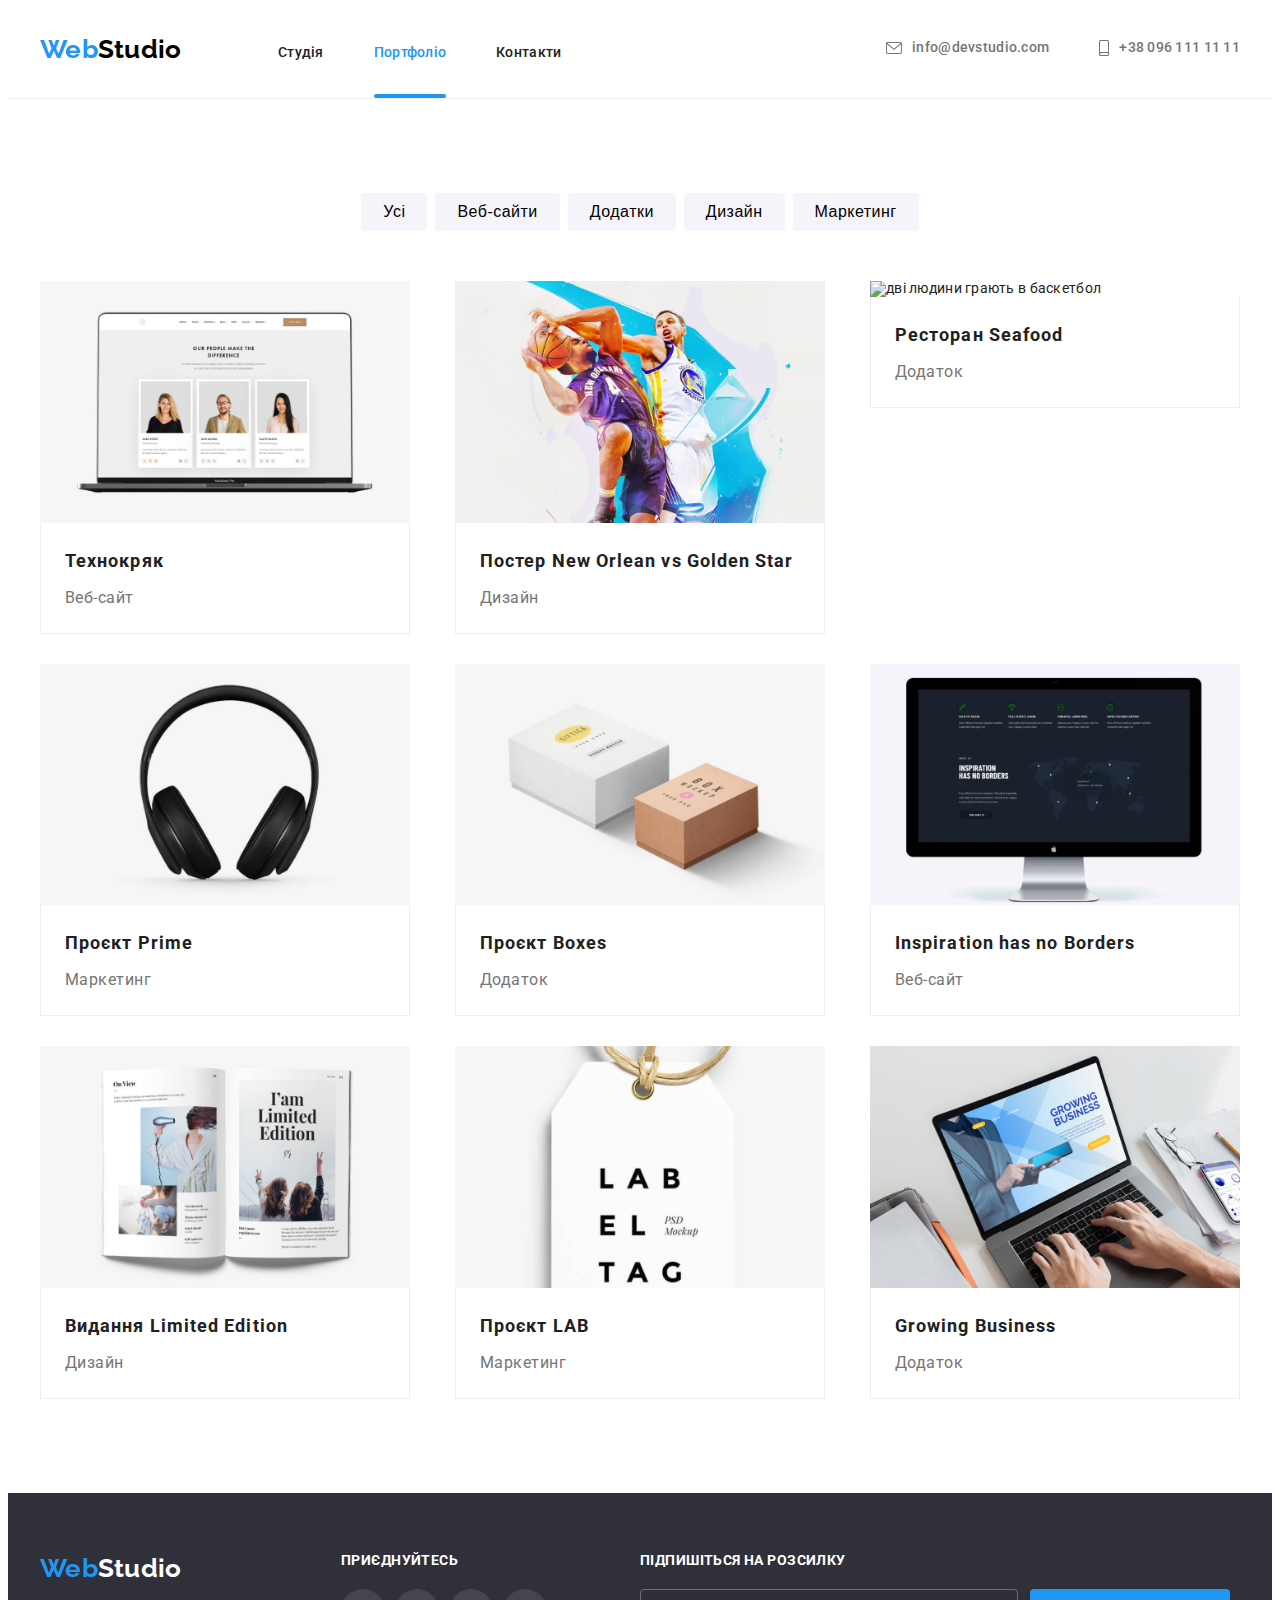
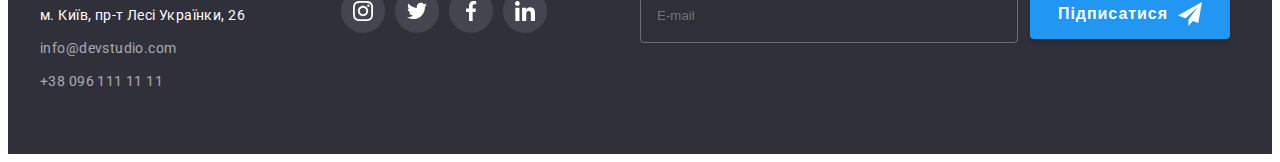
==== commit dacbd16b: "new" ====
--- a/portfolio.html
+++ b/portfolio.html
@@ -226,7 +226,7 @@
                 <h2 class="footer__title">Підпишіться на розсилку</h2>
                 <div class="footer__mail">
                 <label for="mail"><p></p></label>
-                <input type="text" name="mail" id="mail"  placeholder="E-mail"/>
+                <input class="footer__input" type="text" name="mail" id="mail"  placeholder="E-mail"/>
                 <button class="main__button flex--center" type="button">Підписатися
                     <svg width="24" height="24"><use href="./img/icondz6.svg#icon-fly"></use></svg>
                 </button>
@@ -247,9 +247,17 @@
               <li><a href="#" class="link">Контакти</a></li>
             </ul>
             <ul class="mobile-contacts">
-                <li><a href="tel:+380961111111" class="mob__t">+38 096 111 11 11</a> </li>
-                <li><a href="mailto:info@devstudio.com" class="mob__m">info@devstudio.com</a></li>
-                
+                <li class="mob__t"><a  href="tel:+380961111111" >+38 096 111 11 11</a> </li>
+                <li class="mob__m"><a  href="mailto:info@devstudio.com" >info@devstudio.com</a></li>
+            </ul>
+            <ul class="messendger">
+                <li><a href="#">Instagram</a></li>
+                <li class="i">|</li>
+                <li><a href="#">Twitter</a></li>
+                <li class="i">|</li>
+                <li><a href="#">Facebook</a></li>
+                <li class="i">|</li>
+                <li><a href="#">LinkedIn</a></li>
             </ul>
           </div>
 <script src="./js/mobile-menu.js"></script>
--- a/css/main.min.css
+++ b/css/main.min.css
@@ -1 +1 @@
-.hiden{position:absolute;white-space:nowrap;width:1px;height:1px;overflow:hidden;border:0;padding:0;clip:rect(0 0 0 0);-webkit-clip-path:inset(50%);clip-path:inset(50%);margin:-1px}body{font-family:"Roboto";color:#212121;background-color:#fff;font-size:14px;line-height:1.14;letter-spacing:.02em}h1,h2,h3,h4,h5,h6,p,ul,img,div{margin:0;padding:0;border:0}svg{fill:currentColor}img{display:block;max-width:100%;height:auto}a{text-decoration:none;color:#212121}ul{list-style:none}.title__text{font-weight:700;font-size:36px;line-height:1.16;letter-spacing:.03em;text-align:center;margin-bottom:50px}@media screen and (max-width: 1199px){.title__text{font-size:28px}}p{color:#757575}.container{padding-left:15px;padding-right:15px;margin-left:auto;margin-right:auto}@media screen and (max-width: 768px){.container{width:480px}}@media screen and (min-width: 768px)and (max-width: 1200px){.container{width:768px}}@media screen and (min-width: 1200px){.container{width:1200px}}.section{padding:94px 0}@media screen and (min-width: 767.5px){.section{padding:60px 0}}.block--center{display:block;margin:auto}.flex{display:-webkit-box;display:-ms-flexbox;display:flex}.flex--center{display:-webkit-box;display:-ms-flexbox;display:flex;-webkit-box-pack:center;-ms-flex-pack:center;justify-content:center;-webkit-box-align:center;-ms-flex-align:center;align-items:center}.flex--between{display:-webkit-box;display:-ms-flexbox;display:flex;-webkit-box-pack:justify;-ms-flex-pack:justify;justify-content:space-between}header{border-bottom:1px solid #ececec}.header__container{display:-webkit-box;display:-ms-flexbox;display:flex}@media screen and (max-width: 767.5px){.nav__style,.contact__up__please{display:none}}.color__web{color:#2196f3}.color__studio__up{color:#000}.color__studio__down{color:#fff}.logo{font-family:"Raleway";font-style:normal;font-weight:700;font-size:26px;line-height:1.19;width:145px;height:31px}@media screen and (max-width: 767.5px){.logo__plase__up{margin:16px 15px}}@media screen and (min-width: 767.5px){.logo__plase__up{margin:26px 88px 26px 0}}@media screen and (min-width: 1200px){.logo__plase__up{margin:26px 93px 26px 0}}.nav__style{font-weight:500}.nav__style a{display:-webkit-box;display:-ms-flexbox;display:flex;padding:37px 0;position:relative;-webkit-transition:background-color 250ms cubic-bezier(0.4, 0, 0.2, 1);transition:background-color 250ms cubic-bezier(0.4, 0, 0.2, 1);-webkit-transition-property:color,background-color;transition-property:color,background-color;-webkit-transition-duration:250ms;transition-duration:250ms;-webkit-transition-timing-function:cubic-bezier(0.4, 0, 0.2, 1);transition-timing-function:cubic-bezier(0.4, 0, 0.2, 1)}.nav__style a:hover,.nav__style a:focus{color:#2196f3}.nav__style a::after{position:absolute;bottom:0;display:block;content:"";width:100%;height:4px;background-color:#2196f3;border-radius:2px;opacity:0;-webkit-transition:opacity 250ms cubic-bezier(0.4, 0, 0.2, 1);transition:opacity 250ms cubic-bezier(0.4, 0, 0.2, 1)}.nav__style a:hover::after{opacity:1}@media screen and (min-width: 767.5px){.nav__style li:not(:last-child){margin-right:50px}}.active{color:#2196f3;-webkit-transition:color 250ms cubic-bezier(0.4, 0, 0.2, 1);transition:color 250ms cubic-bezier(0.4, 0, 0.2, 1)}.nav__style .active::after{position:absolute;bottom:0;display:block;width:100%;height:4px;background-color:#2196f3;border-radius:2px;opacity:1}@media screen and (min-width: 1199.5px){.nav__style .active::after{content:""}}@media screen and (max-width: 1199.5px){.contact__up__please li:not(:last-child){margin-bottom:10px}}@media screen and (min-width: 1199.5px){.contact__up__please li:not(:last-child){margin-right:50px}}.m__t__style__up{color:#757575;font-weight:500;-webkit-transition:color 250ms cubic-bezier(0.4, 0, 0.2, 1);transition:color 250ms cubic-bezier(0.4, 0, 0.2, 1);display:-webkit-box;display:-ms-flexbox;display:flex;-webkit-box-align:center;-ms-flex-align:center;align-items:center}.m__t__style__up:hover,.m__t__style__up:focus{color:#2196f3}@media screen and (min-width: 767.5px)and (max-width: 1199.5px){.m__t__style__up{font-size:12px}}.contact__up__please{margin-left:auto}@media screen and (min-width: 767.5px)and (max-width: 1199.5px){.contact__up__please{padding:21px 0}}@media screen and (min-width: 1199.5px){.contact__up__please{display:-webkit-box;display:-ms-flexbox;display:flex;padding:32px 0}}.icon__m__t{margin-right:10px}.address__style{font-weight:400;line-height:1.71;letter-spacing:.03em;font-style:normal;color:#fff}.m__t__style__down{font-weight:400;line-height:1.71;letter-spacing:.03em;font-style:normal;color:rgba(255,255,255,.6);-webkit-transition:color 250ms cubic-bezier(0.4, 0, 0.2, 1);transition:color 250ms cubic-bezier(0.4, 0, 0.2, 1)}.m__t__style__down:hover,.m__t__style__down:focus{color:#2196f3}.address__position li:not(:last-child){margin-bottom:9px}.grey__block{background-color:#2f303a;background-position:center;background-size:cover;background-repeat:no-repeat;padding:118px 0}@media screen and (max-width: 767.5px){.grey__block{background-image:-webkit-gradient(linear, left top, left bottom, from(rgba(47, 48, 58, 0.4)), to(rgba(47, 48, 58, 0.4))),url(../img/mob/img.png);background-image:linear-gradient(rgba(47, 48, 58, 0.4), rgba(47, 48, 58, 0.4)),url(../img/mob/img.png)}}@media screen and (max-width: 767.5px)and (min-device-pixel-ratio: 1),screen and (max-width: 767.5px)and (-webkit-min-device-pixel-ratio: 2.0416666666666665),screen and (max-width: 767.5px)and (min-resolution: 196dpi),screen and (max-width: 767.5px)and (-webkit-min-device-pixel-ratio: 2),screen and (max-width: 767.5px)and (min-resolution: 2dppx){.grey__block{background-image:-webkit-gradient(linear, left top, left bottom, from(rgba(47, 48, 58, 0.4)), to(rgba(47, 48, 58, 0.4))),url(../img/mob/img@2x.png);background-image:linear-gradient(rgba(47, 48, 58, 0.4), rgba(47, 48, 58, 0.4)),url(../img/mob/img@2x.png)}}@media screen and (min-width: 768px){.grey__block{background-image:-webkit-gradient(linear, left top, left bottom, from(rgba(47, 48, 58, 0.4)), to(rgba(47, 48, 58, 0.4))),url(../img/tablet/img.png);background-image:linear-gradient(rgba(47, 48, 58, 0.4), rgba(47, 48, 58, 0.4)),url(../img/tablet/img.png)}}@media screen and (min-width: 768px)and (min-device-pixel-ratio: 1),screen and (min-width: 768px)and (-webkit-min-device-pixel-ratio: 2.0416666666666665),screen and (min-width: 768px)and (min-resolution: 196dpi),screen and (min-width: 768px)and (-webkit-min-device-pixel-ratio: 2),screen and (min-width: 768px)and (min-resolution: 2dppx){.grey__block{background-image:-webkit-gradient(linear, left top, left bottom, from(rgba(47, 48, 58, 0.4)), to(rgba(47, 48, 58, 0.4))),url(../img/tablet/img@2x.png);background-image:linear-gradient(rgba(47, 48, 58, 0.4), rgba(47, 48, 58, 0.4)),url(../img/tablet/img@2x.png)}}@media screen and (min-width: 1200px){.grey__block{padding:200px 0;background-image:-webkit-gradient(linear, left top, left bottom, from(rgba(47, 48, 58, 0.4)), to(rgba(47, 48, 58, 0.4))),url(../img/Img.png);background-image:linear-gradient(rgba(47, 48, 58, 0.4), rgba(47, 48, 58, 0.4)),url(../img/Img.png)}}@media screen and (min-width: 1200px)and (min-device-pixel-ratio: 1),screen and (min-width: 1200px)and (-webkit-min-device-pixel-ratio: 2.0416666666666665),screen and (min-width: 1200px)and (min-resolution: 196dpi),screen and (min-width: 1200px)and (-webkit-min-device-pixel-ratio: 2),screen and (min-width: 1200px)and (min-resolution: 2dppx){.grey__block{background-image:-webkit-gradient(linear, left top, left bottom, from(rgba(47, 48, 58, 0.4)), to(rgba(47, 48, 58, 0.4))),url(../img/Img@2x.png);background-image:linear-gradient(rgba(47, 48, 58, 0.4), rgba(47, 48, 58, 0.4)),url(../img/Img@2x.png)}}.max__width{max-width:1600px;margin:0 auto}.big__text{color:#fff;text-align:center;line-height:1.36;font-size:26px;text-transform:uppercase;display:block;margin:auto;margin-bottom:30px;width:360px}@media screen and (min-width: 1200px){.big__text{width:696px;font-size:44px}}.backdrop{position:relative;z-index:2;top:0;left:0;right:0;bottom:0;background-color:rgba(0,0,0,.2);opacity:1;-webkit-transition:1s linear;transition:1s linear;top:50%;left:50%;-webkit-transform:translate(-50%, -50%);transform:translate(-50%, -50%)}.backdrop.is-hidden{opacity:0;pointer-events:none;visibility:hidden}.modal{position:absolute;top:50%;left:50%;-webkit-transform:translate(-50%, -50%);transform:translate(-50%, -50%);width:450px;height:609px;font-size:12px;background-color:#fff;-webkit-box-shadow:0px 1px 3px rgba(0,0,0,.12),0px 1px 1px rgba(0,0,0,.14),0px 2px 1px rgba(0,0,0,.2);box-shadow:0px 1px 3px rgba(0,0,0,.12),0px 1px 1px rgba(0,0,0,.14),0px 2px 1px rgba(0,0,0,.2);border-radius:4px}@media screen and (min-width: 1199.5px){.modal{width:528px;height:581px;font-size:14px}}.modal__esc{border:none;background-color:rgba(0,0,0,0);position:absolute;padding:0;right:8px;top:8px;cursor:pointer}.modal__esc svg{-webkit-transition:color 250ms cubic-bezier(0.4, 0, 0.2, 1);transition:color 250ms cubic-bezier(0.4, 0, 0.2, 1)}.modal__esc svg:hover,.modal__esc svg:focus{color:#2196f3}.container__modal{padding:40px}.modal__text__head{font-weight:700;font-size:20px;line-height:1.1;text-align:center;letter-spacing:.03em;color:#212121;margin-bottom:12px}@media screen and (min-width: 1199.5px){.modal__text__head{line-height:1.5}}.call__back p{font-weight:400;font-size:12px;line-height:1.16;letter-spacing:.01em;color:#757575;margin-bottom:4px}.call__back input{padding-left:45px;width:100%;height:40px;margin-bottom:10px}.call__back input:hover,.call__back input:focus{border-color:#2196f3}.call__back div{position:relative}.call__back svg{position:absolute;top:40%;left:15px}.call__back textarea{width:100%;height:120px;resize:none;overflow:auto;padding:12px 16px}.call__back textarea:hover,.call__back textarea:focus{border-color:#2196f3}.call__back input,.call__back textarea{outline:rgba(0,0,0,0);border:1px solid rgba(33,33,33,.2);border-radius:4px;-webkit-transition:border-color 250ms cubic-bezier(0.4, 0, 0.2, 1);transition:border-color 250ms cubic-bezier(0.4, 0, 0.2, 1)}.ico{-webkit-transition:color 250ms cubic-bezier(0.4, 0, 0.2, 1);transition:color 250ms cubic-bezier(0.4, 0, 0.2, 1)}.call__back input:hover+.ico,.call__back input:focus+.ico{color:#2196f3}.coment::-webkit-input-placeholder{font-weight:400;font-size:12px;line-height:14px;letter-spacing:.01em;color:rgba(117,117,117,.5)}.coment::-moz-placeholder{font-weight:400;font-size:12px;line-height:14px;letter-spacing:.01em;color:rgba(117,117,117,.5)}.coment:-ms-input-placeholder{font-weight:400;font-size:12px;line-height:14px;letter-spacing:.01em;color:rgba(117,117,117,.5)}.coment::-ms-input-placeholder{font-weight:400;font-size:12px;line-height:14px;letter-spacing:.01em;color:rgba(117,117,117,.5)}.coment::placeholder{font-weight:400;font-size:12px;line-height:14px;letter-spacing:.01em;color:rgba(117,117,117,.5)}.agree{margin-top:20px;margin-bottom:30px;color:#757575}@media screen and (max-width: 1199.5px){.agree{font-size:12px;line-height:1.16}}@media screen and (min-width: 1199.5px){.agree{font-size:14px;line-height:1.7}}.agree p{margin-left:9px}.agree__a{font-size:12px;line-height:1.16;color:#2196f3;text-decoration:underline}@media screen and (min-width: 1199.5px){.agree__a{font-size:14px;line-height:1.7}}.agree a,.agree p{font-weight:400;letter-spacing:.03em}.agree input{-webkit-appearance:none;-moz-appearance:none;appearance:none}.ico__ok{display:inline-block;width:16px;height:15px;border:2px solid #000;border-radius:4px;margin-right:9px}.checkbox:checked+.ico__ok{border-color:rgba(0,0,0,0);background-image:url(../img/icon-check.svg);background-size:cover;background-origin:border-box;background-repeat:no-repeat;background-color:#2196f3}.main__button{width:200px;height:50px;border:none;background:#2196f3;-webkit-box-shadow:0px 4px 4px rgba(0,0,0,.15);box-shadow:0px 4px 4px rgba(0,0,0,.15);border-radius:4px;font-weight:700;font-size:16px;line-height:1.87;letter-spacing:.06em;color:#fff}.benefits{font-size:14px;letter-spacing:.03em;display:-webkit-box;display:-ms-flexbox;display:flex}@media screen and (max-width: 767.5px){.benefits{-webkit-box-orient:vertical;-webkit-box-direction:normal;-ms-flex-direction:column;flex-direction:column;-webkit-box-align:center;-ms-flex-align:center;align-items:center}}@media screen and (min-width: 768px){.benefits{-ms-flex-wrap:wrap;flex-wrap:wrap;margin:-15px;-webkit-box-pack:justify;-ms-flex-pack:justify;justify-content:space-between;-webkit-box-orient:horizontal;-webkit-box-direction:normal;-ms-flex-direction:row;flex-direction:row}}@media screen and (max-width: 767.5px){.benefits__card:not(:last-child){margin-bottom:30px}}@media screen and (min-width: 768px)and (max-width: 1199.5px){.benefits__card{-ms-flex-preferred-size:calc(100% - 30px)/2;flex-basis:calc(100% - 30px)/2;margin:15px;width:354px}}@media screen and (min-width: 1200px){.benefits__card{width:270px}}.benefits__ico{display:-webkit-box;display:-ms-flexbox;display:flex;-webkit-box-pack:center;-ms-flex-pack:center;justify-content:center;-webkit-box-align:center;-ms-flex-align:center;align-items:center;height:120px;border-radius:4px;margin-bottom:30px}.benefits__ico--background{background-color:#f5f4fa}.benefits__title{font-size:14px;margin-bottom:10px;line-height:1.14;font-weight:700}@media screen and (max-width: 767.5px){.benefits__title{text-align:center}}@media screen and (min-width: 768px){.benefits__title{text-align:start}}.benefits__text{line-height:1.71;font-weight:400}@media screen and (max-width: 1199px){.what__we__do{display:none}}.photo-block{padding-bottom:94px;display:-webkit-box;display:-ms-flexbox;display:flex;-webkit-box-pack:justify;-ms-flex-pack:justify;justify-content:space-between}.photo-block__position{position:relative}.label{display:-webkit-box;display:-ms-flexbox;display:flex;-webkit-box-pack:center;-ms-flex-pack:center;justify-content:center;-webkit-box-align:center;-ms-flex-align:center;align-items:center;width:370px;height:70px;font-weight:700;line-height:1.14;letter-spacing:.03em;text-transform:uppercase;position:absolute;bottom:0}.label--color{background-color:rgba(47,48,58,.8);color:#fff}.not__realy__white{background-color:#f5f4fa}.team{display:-webkit-box;display:-ms-flexbox;display:flex;font-size:16px;line-height:1.18;letter-spacing:.03em;text-align:center}@media screen and (max-width: 767.5px){.team{-webkit-box-orient:vertical;-webkit-box-direction:normal;-ms-flex-direction:column;flex-direction:column;-webkit-box-align:center;-ms-flex-align:center;align-items:center}}@media screen and (min-width: 768px)and (max-width: 1199px){.team{-ms-flex-wrap:wrap;flex-wrap:wrap;margin:-15px;-webkit-box-pack:justify;-ms-flex-pack:justify;justify-content:space-between}}@media screen and (min-width: 1199.5px){.team{-webkit-box-pack:justify;-ms-flex-pack:justify;justify-content:space-between}}.team__style{overflow:hidden;border-radius:0px 0px 4px 4px;-webkit-box-shadow:0px 1px 3px rgba(0,0,0,.12),0px 1px 1px rgba(0,0,0,.14),0px 2px 1px rgba(0,0,0,.2);box-shadow:0px 1px 3px rgba(0,0,0,.12),0px 1px 1px rgba(0,0,0,.14),0px 2px 1px rgba(0,0,0,.2)}@media screen and (max-width: 767.5px){.team__style{width:450px}.team__style:not(:last-child){margin-bottom:30px}}@media screen and (min-width: 767.5px){.team__style{width:354px;-ms-flex-preferred-size:calc(100% - 0px)/2;flex-basis:calc(100% - 0px)/2;margin:15px}}@media screen and (min-width: 1200px){.team__style{width:270px}}.team__card{background-color:#fff;margin:auto}@media screen and (max-width: 767.5px){.team__card{padding:30px 122px 24px}}@media screen and (min-width: 768px){.team__card{padding:30px 74px 24px}}@media screen and (min-width: 1200px){.team__card{padding:30px 32px}}.team__name{margin-bottom:10px;font-weight:500}.team__work{margin-bottom:16px}.ico__messenger{width:206px;display:-webkit-box;display:-ms-flexbox;display:flex;-webkit-box-pack:center;-ms-flex-pack:center;justify-content:center;gap:10px}.ico__messenger__link{display:-webkit-box;display:-ms-flexbox;display:flex;-webkit-box-pack:center;-ms-flex-pack:center;justify-content:center;-webkit-box-align:center;-ms-flex-align:center;align-items:center;width:44px;height:44px;border-radius:50%;color:#afb1b8;-webkit-transition:color 250ms cubic-bezier(0.4, 0, 0.2, 1),background-color 250ms cubic-bezier(0.4, 0, 0.2, 1);transition:color 250ms cubic-bezier(0.4, 0, 0.2, 1),background-color 250ms cubic-bezier(0.4, 0, 0.2, 1)}.ico__messenger__link:hover,.ico__messenger__link:focus{background-color:#2196f3;color:#fff}.ico__messenger--footer{background:rgba(255,255,255,.1);color:#fff}.clients{display:-webkit-box;display:-ms-flexbox;display:flex;-webkit-box-pack:justify;-ms-flex-pack:justify;justify-content:space-between;-webkit-box-align:center;-ms-flex-align:center;align-items:center}@media screen and (max-width: 1199.5px){.clients{-ms-flex-wrap:wrap;flex-wrap:wrap;margin:-15px;-webkit-box-pack:justify;-ms-flex-pack:justify;justify-content:space-between}}.clients__link{border:1px solid #afb1b8;border-radius:4px;display:-webkit-box;display:-ms-flexbox;display:flex;height:92px;-webkit-box-align:center;-ms-flex-align:center;align-items:center;-webkit-box-pack:center;-ms-flex-pack:center;justify-content:center;color:#afb1b8;-webkit-transition:border 250ms cubic-bezier(0.4, 0, 0.2, 1);transition:border 250ms cubic-bezier(0.4, 0, 0.2, 1)}.clients__link:hover,.clients__link:focus{color:#2196f3;border:1px solid #2196f3}@media screen and (max-width: 767.5px){.clients__link{width:210px;-ms-flex-preferred-size:calc(100% - 0px)/2;flex-basis:calc(100% - 0px)/2;margin:15px}}@media screen and (min-width: 768px){.clients__link{width:226px;-ms-flex-preferred-size:calc(100% - 0px)/3;flex-basis:calc(100% - 0px)/3;margin:15px}}@media screen and (min-width: 1200px){.clients__link{width:170px}.clients__link:not(:last-child){margin-right:30px}}.clients svg{-webkit-transition:250ms cubic-bezier(0.4, 0, 0.2, 1);transition:250ms cubic-bezier(0.4, 0, 0.2, 1)}.grey__blok__down{background-color:#2f303a;padding:60px 0}@media screen and (max-width: 1199.5px){.address__position,.footer__2block{margin-bottom:60px}}.footer__title{color:#fff;text-transform:uppercase;font-weight:700;line-height:1.14;font-size:14px;letter-spacing:.03em;margin-bottom:20px}@media screen and (min-width: 1199.5px){.footer__2block{margin-left:70px;margin-right:93px}}.footer__mail input{height:50px;padding-left:16px;color:#fff;border:1px solid rgba(255,255,255,.3);-webkit-filter:drop-shadow(0px 4px 4px rgba(0, 0, 0, 0.15));filter:drop-shadow(0px 4px 4px rgba(0, 0, 0, 0.15));border-radius:4px;background-color:rgba(0,0,0,0);outline:rgba(0,0,0,0);margin-right:12px}.footer__mail input:hover,.footer__mail input:focus{border-color:#2196f3}@media screen and (max-width: 1199.5px){.footer__mail input{width:450px;margin-bottom:20px}}@media screen and (min-width: 1199.5px){.footer__mail input{width:358px;margin-bottom:0}}.footer__mail svg{margin-left:10px}.logo__plase__down{margin-bottom:20px}@media screen and (max-width: 1199.5px){.footer__1block,.footer__2block,.m__t__style__down,.footer__mail,.footer__title,.footer__all{display:-webkit-box;display:-ms-flexbox;display:flex;-webkit-box-orient:vertical;-webkit-box-direction:normal;-ms-flex-direction:column;flex-direction:column;-webkit-box-pack:center;-ms-flex-pack:center;justify-content:center;-webkit-box-align:center;-ms-flex-align:center;align-items:center}}@media screen and (min-width: 768px)and (max-width: 1199.5px){.footer__switch{display:-webkit-box;display:-ms-flexbox;display:flex;width:100%;-ms-flex-pack:distribute;justify-content:space-around;-webkit-box-align:baseline;-ms-flex-align:baseline;align-items:baseline}}@media screen and (min-width: 1199.5px){.footer__all,.footer__switch,.footer__mail{display:-webkit-box;display:-ms-flexbox;display:flex}}.footer__1block{min-width:231px}@media screen and (max-width: 767.5px){.portfolio__net li{width:450px;margin-bottom:30px}}@media screen and (min-width: 768px){.portfolio__net li{width:354px;-ms-flex-preferred-size:calc(100% - 0px)/2;flex-basis:calc(100% - 0px)/2;margin:15px}}@media screen and (min-width: 1200px){.portfolio__net li{width:370px;-ms-flex-preferred-size:calc(100% - 90px)/3;flex-basis:calc(100% - 90px)/3;margin:15px}}@media screen and (max-width: 768px){.portfolio__net{-webkit-box-orient:vertical;-webkit-box-direction:normal;-ms-flex-direction:column;flex-direction:column;-webkit-box-pack:baseline;-ms-flex-pack:baseline;justify-content:baseline;-webkit-box-align:center;-ms-flex-align:center;align-items:center}}@media screen and (min-width: 768px){.portfolio__net{display:-webkit-box;display:-ms-flexbox;display:flex;-ms-flex-wrap:wrap;flex-wrap:wrap;margin:-15px;-webkit-box-pack:justify;-ms-flex-pack:justify;justify-content:space-between}}.portfolio__net p{text-align:left;font-weight:400;font-size:16px;line-height:1.87;letter-spacing:.03em}.portfolio__net h3{margin-bottom:4px;text-align:left;font-weight:700;font-size:18px;line-height:2;letter-spacing:.06em}.border__not__top{padding:20px 24px;border:1px solid #eee;border-top:none}.box{position:relative;overflow:hidden}.overlay{position:absolute;-webkit-box-sizing:border-box;box-sizing:border-box;padding:63px 24px;font-weight:400;font-size:18px;line-height:156%;letter-spacing:.03em;color:#fff;background-color:rgba(33,150,243,.8980392157);-webkit-transform:translateY(0);transform:translateY(0);-webkit-transition:-webkit-transform 250ms cubic-bezier(0.4, 0, 0.2, 1);transition:-webkit-transform 250ms cubic-bezier(0.4, 0, 0.2, 1);transition:transform 250ms cubic-bezier(0.4, 0, 0.2, 1);transition:transform 250ms cubic-bezier(0.4, 0, 0.2, 1), -webkit-transform 250ms cubic-bezier(0.4, 0, 0.2, 1)}.portfolio__net a:hover .overlay,.portfolio__net a:focus .overlay{-webkit-transform:translateY(-294px);transform:translateY(-294px)}.portfolio__net a{display:block;-webkit-transition:color 250ms cubic-bezier(0.4, 0, 0.2, 1);transition:color 250ms cubic-bezier(0.4, 0, 0.2, 1)}.portfolio__net a:hover,.portfolio__net a:focus{-webkit-box-shadow:0px 1px 1px rgba(0,0,0,.12),0px 4px 4px rgba(0,0,0,.06),1px 4px 6px rgba(0,0,0,.16);box-shadow:0px 1px 1px rgba(0,0,0,.12),0px 4px 4px rgba(0,0,0,.06),1px 4px 6px rgba(0,0,0,.16)}@media screen and (max-width: 767px){.buttons__portfolio>li{display:inline-block;margin-bottom:15px}}.buttons__portfolio{margin-bottom:25px}@media screen and (min-width: 768px){.buttons__portfolio{display:-webkit-box;display:-ms-flexbox;display:flex;margin-bottom:50px;-webkit-box-pack:center;-ms-flex-pack:center;justify-content:center}}.buttons__portfolio button{-webkit-transition-property:background-color,color,-webkit-box-shadow;transition-property:background-color,color,-webkit-box-shadow;transition-property:background-color,box-shadow,color;transition-property:background-color,box-shadow,color,-webkit-box-shadow;-webkit-transition-duration:250ms;transition-duration:250ms;-webkit-transition-timing-function:cubic-bezier(0.4, 0, 0.2, 1);transition-timing-function:cubic-bezier(0.4, 0, 0.2, 1)}.buttons__portfolio button:hover,.buttons__portfolio button:focus{background-color:#2196f3;color:#fff;-webkit-box-shadow:0px 3px 1px rgba(0,0,0,.1),0px 1px 2px rgba(0,0,0,.08),0px 2px 2px rgba(0,0,0,.12);box-shadow:0px 3px 1px rgba(0,0,0,.1),0px 1px 2px rgba(0,0,0,.08),0px 2px 2px rgba(0,0,0,.12)}.buttons__portfolio button{background-color:#f5f4fa;border:none;border-radius:4px;height:38px;padding:6px 22px;-webkit-box-align:center;-ms-flex-align:center;align-items:center;font-weight:500;font-size:16px;line-height:1.6px;letter-spacing:.03em;cursor:pointer}.buttons__portfolio li:not(:last-child){margin-right:8px}.menu-toggle{margin-left:auto;min-height:40px;min-width:40px;display:-webkit-box;display:-ms-flexbox;display:flex;-webkit-box-align:center;-ms-flex-align:center;align-items:center;-webkit-box-pack:center;-ms-flex-pack:center;justify-content:center;padding:0;background-color:rgba(0,0,0,0);cursor:pointer;border:none;border-radius:50%;outline:none}@media screen and (min-width: 768px){.menu-toggle{display:none}}.menu-toggle:hover,.menu-togglefocus{background-color:rgba(0,0,0,.1)}.menu-container{position:fixed;top:0;left:0;width:100vw;height:100vh;padding:48px 40px;background-color:#fff;z-index:999;-webkit-transform:translateX(100%);transform:translateX(100%);-webkit-transition:-webkit-transform 250ms ease-in-out;transition:-webkit-transform 250ms ease-in-out;transition:transform 250ms ease-in-out;transition:transform 250ms ease-in-out, -webkit-transform 250ms ease-in-out}.menu-container.is-open{-webkit-transform:translateX(0);transform:translateX(0)}.menu-container .menu-toggle{position:absolute;top:10px;right:15px;color:#fff}.mobile-menu{padding:0;margin:0;list-style:none;margin-bottom:302px}.mobile-menu .link{display:block;padding:10px;text-decoration:none;font-weight:500;font-size:40px;line-height:47px}.mobile-menu .link:hover,.mobile-menu .link:focus{color:#2196f3}.mobile-menu li:not(:last-child){margin-bottom:32px}.mob__t{font-size:34px;line-height:1.17;margin-bottom:32px}.mob__t a{color:#2196f3}.mob__m{font-size:24px;line-height:1.16;margin-bottom:64px}.mob__m a{color:#757575}.messendger{display:-webkit-box;display:-ms-flexbox;display:flex;width:357px;-webkit-box-pack:justify;-ms-flex-pack:justify;justify-content:space-between}.messendger a{font-size:18px;line-height:104%;color:#2196f3}.i{color:rgba(33,33,33,.2)}.mob__menu_x{position:absolute;top:10px;right:15px;color:#000}/*# sourceMappingURL=main.min.css.map */+.hiden{position:absolute;white-space:nowrap;width:1px;height:1px;overflow:hidden;border:0;padding:0;clip:rect(0 0 0 0);-webkit-clip-path:inset(50%);clip-path:inset(50%);margin:-1px}body{font-family:"Roboto";color:#212121;background-color:#fff;font-size:14px;line-height:1.14;letter-spacing:.02em}h1,h2,h3,h4,h5,h6,p,ul,img,div{margin:0;padding:0;border:0}svg{fill:currentColor}img{display:block;max-width:100%;height:auto}a{text-decoration:none;color:#212121}ul{list-style:none}.title__text{font-weight:700;font-size:36px;line-height:1.16;letter-spacing:.03em;text-align:center;margin-bottom:50px}@media screen and (max-width: 1199px){.title__text{font-size:28px}}p{color:#757575}.container{padding-left:15px;padding-right:15px;margin-left:auto;margin-right:auto;width:100%}@media screen and (min-width: 480px){.container{width:480px}}@media screen and (min-width: 768px){.container{width:768px}}@media screen and (min-width: 1200px){.container{width:1200px}}.section{padding:94px 0}@media screen and (max-width: 1199.5px){.section{padding:60px 0}}.block--center{display:block;margin:auto}.flex{display:-webkit-box;display:-ms-flexbox;display:flex}.flex--center{display:-webkit-box;display:-ms-flexbox;display:flex;-webkit-box-pack:center;-ms-flex-pack:center;justify-content:center;-webkit-box-align:center;-ms-flex-align:center;align-items:center}.flex--between{display:-webkit-box;display:-ms-flexbox;display:flex;-webkit-box-pack:justify;-ms-flex-pack:justify;justify-content:space-between}header{border-bottom:1px solid #ececec}.header__container{display:-webkit-box;display:-ms-flexbox;display:flex}@media screen and (max-width: 767.5px){.nav__style,.contact__up__please{display:none}}.color__web{color:#2196f3}.color__studio__up{color:#000}.color__studio__down{color:#fff}.logo{font-family:"Raleway";font-style:normal;font-weight:700;font-size:26px;line-height:1.19;width:145px;height:31px}@media screen and (max-width: 767.5px){.logo__plase__up{margin:16px 15px}}@media screen and (min-width: 767.5px){.logo__plase__up{margin:26px 88px 26px 0}}@media screen and (min-width: 1200px){.logo__plase__up{margin:26px 93px 26px 0}}.nav__style{font-weight:500}.nav__style a{display:-webkit-box;display:-ms-flexbox;display:flex;padding:37px 0;position:relative;-webkit-transition:background-color 250ms cubic-bezier(0.4, 0, 0.2, 1);transition:background-color 250ms cubic-bezier(0.4, 0, 0.2, 1);-webkit-transition-property:color,background-color;transition-property:color,background-color;-webkit-transition-duration:250ms;transition-duration:250ms;-webkit-transition-timing-function:cubic-bezier(0.4, 0, 0.2, 1);transition-timing-function:cubic-bezier(0.4, 0, 0.2, 1)}.nav__style a:hover,.nav__style a:focus{color:#2196f3}.nav__style a::after{position:absolute;bottom:0;display:block;content:"";width:100%;height:4px;background-color:#2196f3;border-radius:2px;opacity:0;-webkit-transition:opacity 250ms cubic-bezier(0.4, 0, 0.2, 1);transition:opacity 250ms cubic-bezier(0.4, 0, 0.2, 1)}.nav__style a:hover::after{opacity:1}@media screen and (min-width: 767.5px){.nav__style li:not(:last-child){margin-right:50px}}.active{color:#2196f3;-webkit-transition:color 250ms cubic-bezier(0.4, 0, 0.2, 1);transition:color 250ms cubic-bezier(0.4, 0, 0.2, 1)}.nav__style .active::after{position:absolute;bottom:0;display:block;width:100%;height:4px;background-color:#2196f3;border-radius:2px;opacity:1}@media screen and (min-width: 1199.5px){.nav__style .active::after{content:""}}@media screen and (max-width: 1199.5px){.contact__up__please li:not(:last-child){margin-bottom:10px}}@media screen and (min-width: 1199.5px){.contact__up__please li:not(:last-child){margin-right:50px}}.m__t__style__up{color:#757575;font-weight:500;-webkit-transition:color 250ms cubic-bezier(0.4, 0, 0.2, 1);transition:color 250ms cubic-bezier(0.4, 0, 0.2, 1);display:-webkit-box;display:-ms-flexbox;display:flex;-webkit-box-align:center;-ms-flex-align:center;align-items:center}.m__t__style__up:hover,.m__t__style__up:focus{color:#2196f3}@media screen and (min-width: 767.5px)and (max-width: 1199.5px){.m__t__style__up{font-size:12px}}.contact__up__please{margin-left:auto}@media screen and (min-width: 767.5px)and (max-width: 1199.5px){.contact__up__please{padding:21px 0}}@media screen and (min-width: 1199.5px){.contact__up__please{display:-webkit-box;display:-ms-flexbox;display:flex;padding:32px 0}}.icon__m__t{margin-right:10px}.address__style{font-weight:400;line-height:1.71;letter-spacing:.03em;font-style:normal;color:#fff}.m__t__style__down{font-weight:400;line-height:1.71;letter-spacing:.03em;font-style:normal;color:rgba(255,255,255,.6);-webkit-transition:color 250ms cubic-bezier(0.4, 0, 0.2, 1);transition:color 250ms cubic-bezier(0.4, 0, 0.2, 1)}.m__t__style__down:hover,.m__t__style__down:focus{color:#2196f3}.address__position li:not(:last-child){margin-bottom:9px}.grey__block{background-color:#2f303a;background-position:center;background-size:cover;background-repeat:no-repeat}@media screen and (max-width: 480px){.grey__block{padding:78px 0}}@media screen and (min-width: 480px){.grey__block{padding:118px 0}}@media screen and (max-width: 767.5px){.grey__block{background-image:-webkit-gradient(linear, left top, left bottom, from(rgba(47, 48, 58, 0.4)), to(rgba(47, 48, 58, 0.4))),url(../img/mob/img.png);background-image:linear-gradient(rgba(47, 48, 58, 0.4), rgba(47, 48, 58, 0.4)),url(../img/mob/img.png)}}@media screen and (max-width: 767.5px)and (min-device-pixel-ratio: 1),screen and (max-width: 767.5px)and (-webkit-min-device-pixel-ratio: 2.0416666666666665),screen and (max-width: 767.5px)and (min-resolution: 196dpi),screen and (max-width: 767.5px)and (-webkit-min-device-pixel-ratio: 2),screen and (max-width: 767.5px)and (min-resolution: 2dppx){.grey__block{background-image:-webkit-gradient(linear, left top, left bottom, from(rgba(47, 48, 58, 0.4)), to(rgba(47, 48, 58, 0.4))),url(../img/mob/img@2x.png);background-image:linear-gradient(rgba(47, 48, 58, 0.4), rgba(47, 48, 58, 0.4)),url(../img/mob/img@2x.png)}}@media screen and (min-width: 768px){.grey__block{background-image:-webkit-gradient(linear, left top, left bottom, from(rgba(47, 48, 58, 0.4)), to(rgba(47, 48, 58, 0.4))),url(../img/tablet/img.png);background-image:linear-gradient(rgba(47, 48, 58, 0.4), rgba(47, 48, 58, 0.4)),url(../img/tablet/img.png)}}@media screen and (min-width: 768px)and (min-device-pixel-ratio: 1),screen and (min-width: 768px)and (-webkit-min-device-pixel-ratio: 2.0416666666666665),screen and (min-width: 768px)and (min-resolution: 196dpi),screen and (min-width: 768px)and (-webkit-min-device-pixel-ratio: 2),screen and (min-width: 768px)and (min-resolution: 2dppx){.grey__block{background-image:-webkit-gradient(linear, left top, left bottom, from(rgba(47, 48, 58, 0.4)), to(rgba(47, 48, 58, 0.4))),url(../img/tablet/img@2x.png);background-image:linear-gradient(rgba(47, 48, 58, 0.4), rgba(47, 48, 58, 0.4)),url(../img/tablet/img@2x.png)}}@media screen and (min-width: 1200px){.grey__block{padding:200px 0;background-image:-webkit-gradient(linear, left top, left bottom, from(rgba(47, 48, 58, 0.4)), to(rgba(47, 48, 58, 0.4))),url(../img/Img.png);background-image:linear-gradient(rgba(47, 48, 58, 0.4), rgba(47, 48, 58, 0.4)),url(../img/Img.png)}}@media screen and (min-width: 1200px)and (min-device-pixel-ratio: 1),screen and (min-width: 1200px)and (-webkit-min-device-pixel-ratio: 2.0416666666666665),screen and (min-width: 1200px)and (min-resolution: 196dpi),screen and (min-width: 1200px)and (-webkit-min-device-pixel-ratio: 2),screen and (min-width: 1200px)and (min-resolution: 2dppx){.grey__block{background-image:-webkit-gradient(linear, left top, left bottom, from(rgba(47, 48, 58, 0.4)), to(rgba(47, 48, 58, 0.4))),url(../img/Img@2x.png);background-image:linear-gradient(rgba(47, 48, 58, 0.4), rgba(47, 48, 58, 0.4)),url(../img/Img@2x.png)}}.max__width{max-width:1600px;margin:0 auto}.big__text{color:#fff;text-align:center;line-height:1.36;font-size:26px;text-transform:uppercase;font-weight:900;letter-spacing:.06em;display:block;margin:auto;margin-bottom:30px;max-width:1199px}@media screen and (min-width: 480px){.big__text{width:360px}}@media screen and (min-width: 1200px){.big__text{font-size:44px;width:696px}}.backdrop{position:fixed;z-index:2;top:0;left:0;right:0;bottom:0;background-color:rgba(0,0,0,.2);opacity:1;-webkit-transition:1s linear;transition:1s linear}.backdrop.is-hidden{opacity:0;pointer-events:none;visibility:hidden}.modal{position:absolute;top:50%;left:50%;-webkit-transform:translate(-50%, -50%);transform:translate(-50%, -50%);background-color:#fff;-webkit-box-shadow:0px 1px 3px rgba(0,0,0,.12),0px 1px 1px rgba(0,0,0,.14),0px 2px 1px rgba(0,0,0,.2);box-shadow:0px 1px 3px rgba(0,0,0,.12),0px 1px 1px rgba(0,0,0,.14),0px 2px 1px rgba(0,0,0,.2);border-radius:4px}@media screen and (max-width: 479.5px){.modal{width:300px;height:480px;font-size:10px}}@media screen and (min-width: 479.5px)and (max-width: 1199.5px){.modal{width:450px;height:609px;font-size:12px}}@media screen and (min-width: 1199.5px){.modal{width:528px;height:581px;font-size:14px}}.modal__esc{border:none;background-color:rgba(0,0,0,0);position:absolute;padding:0;right:8px;top:8px;cursor:pointer}.modal__esc svg{-webkit-transition:color 250ms cubic-bezier(0.4, 0, 0.2, 1);transition:color 250ms cubic-bezier(0.4, 0, 0.2, 1)}.modal__esc svg:hover,.modal__esc svg:focus{color:#2196f3}.container__modal{padding:40px}.modal__text__head{font-weight:700;font-size:20px;line-height:1.1;text-align:center;letter-spacing:.03em;color:#212121;margin-bottom:12px}@media screen and (max-width: 479.5px){.modal__text__head{font-size:13px;font-weight:450}}@media screen and (min-width: 1199.5px){.modal__text__head{line-height:1.5}}.call__back p{font-weight:400;font-size:12px;line-height:1.16;letter-spacing:.01em;color:#757575;margin-bottom:4px}.call__back input{padding-left:45px;width:100%;height:40px;margin-bottom:10px}@media screen and (max-width: 479.5px){.call__back input{height:26px;margin-bottom:5px}}.call__back input:hover,.call__back input:focus{border-color:#2196f3}.call__back div{position:relative}.call__back svg{position:absolute;top:40%;left:15px}.call__back textarea{width:100%;height:120px;resize:none;overflow:auto;padding:12px 16px}@media screen and (max-width: 479.5px){.call__back textarea{height:80px}}.call__back textarea:hover,.call__back textarea:focus{border-color:#2196f3}.call__back input,.call__back textarea{outline:rgba(0,0,0,0);border:1px solid rgba(33,33,33,.2);border-radius:4px;-webkit-transition:border-color 250ms cubic-bezier(0.4, 0, 0.2, 1);transition:border-color 250ms cubic-bezier(0.4, 0, 0.2, 1)}.ico{-webkit-transition:color 250ms cubic-bezier(0.4, 0, 0.2, 1);transition:color 250ms cubic-bezier(0.4, 0, 0.2, 1)}.call__back input:hover+.ico,.call__back input:focus+.ico{color:#2196f3}.coment::-webkit-input-placeholder{font-weight:400;font-size:12px;line-height:14px;letter-spacing:.01em;color:rgba(117,117,117,.5)}.coment::-moz-placeholder{font-weight:400;font-size:12px;line-height:14px;letter-spacing:.01em;color:rgba(117,117,117,.5)}.coment:-ms-input-placeholder{font-weight:400;font-size:12px;line-height:14px;letter-spacing:.01em;color:rgba(117,117,117,.5)}.coment::-ms-input-placeholder{font-weight:400;font-size:12px;line-height:14px;letter-spacing:.01em;color:rgba(117,117,117,.5)}.coment::placeholder{font-weight:400;font-size:12px;line-height:14px;letter-spacing:.01em;color:rgba(117,117,117,.5)}.agree{margin-top:20px;margin-bottom:30px;color:#757575}@media screen and (max-width: 1199.5px){.agree{font-size:12px;line-height:1.16}}@media screen and (min-width: 1199.5px){.agree{font-size:14px;line-height:1.7}}.agree p{margin-left:9px}.agree__a{font-size:12px;line-height:1.16;color:#2196f3;text-decoration:underline}@media screen and (min-width: 1199.5px){.agree__a{font-size:14px;line-height:1.7}}.agree a,.agree p{font-weight:400;letter-spacing:.03em}.agree input{-webkit-appearance:none;-moz-appearance:none;appearance:none}.ico__ok{display:inline-block;width:16px;height:15px;border:2px solid #000;border-radius:4px;margin-right:9px}.checkbox:checked+.ico__ok{border-color:rgba(0,0,0,0);background-image:url(../img/icon-check.svg);background-size:cover;background-origin:border-box;background-repeat:no-repeat;background-color:#2196f3}.main__button{width:200px;height:50px;border:none;background:#2196f3;-webkit-box-shadow:0px 4px 4px rgba(0,0,0,.15);box-shadow:0px 4px 4px rgba(0,0,0,.15);border-radius:4px;font-weight:700;font-size:16px;line-height:1.87;letter-spacing:.06em;color:#fff}@media screen and (max-width: 479.5px){.main__button{width:150px;height:38px;font-size:14px}}.benefits{font-size:14px;letter-spacing:.03em;display:-webkit-box;display:-ms-flexbox;display:flex}@media screen and (max-width: 479.5px){.benefits{-webkit-box-orient:vertical;-webkit-box-direction:normal;-ms-flex-direction:column;flex-direction:column;-webkit-box-align:center;-ms-flex-align:center;align-items:center}}@media screen and (min-width: 479.5px)and (max-width: 1199.5px){.benefits{-ms-flex-wrap:wrap;flex-wrap:wrap;margin:-15px;-webkit-box-pack:justify;-ms-flex-pack:justify;justify-content:space-between;-webkit-box-orient:horizontal;-webkit-box-direction:normal;-ms-flex-direction:row;flex-direction:row}}@media screen and (max-width: 767.5px){.benefits__card:not(:last-child){margin-bottom:30px}}@media screen and (min-width: 1199.5px){.benefits__card:not(:last-child){margin-right:15px}}@media screen and (min-width: 768px)and (max-width: 1199.5px){.benefits__card{-ms-flex-preferred-size:calc(100% - 30px)/2;flex-basis:calc(100% - 30px)/2;margin:15px;width:354px}}@media screen and (min-width: 1200px){.benefits__card{width:270px}}.benefits__ico{display:-webkit-box;display:-ms-flexbox;display:flex;-webkit-box-pack:center;-ms-flex-pack:center;justify-content:center;-webkit-box-align:center;-ms-flex-align:center;align-items:center;height:120px;border-radius:4px;margin-bottom:30px}.benefits__ico--background{background-color:#f5f4fa}.benefits__title{font-size:14px;margin-bottom:10px;line-height:1.14;font-weight:700}@media screen and (max-width: 767.5px){.benefits__title{text-align:center}}@media screen and (min-width: 768px){.benefits__title{text-align:start}}.benefits__text{line-height:1.71;font-weight:400}@media screen and (max-width: 1199px){.what__we__do{display:none}}.photo-block{padding-bottom:94px;display:-webkit-box;display:-ms-flexbox;display:flex;-webkit-box-pack:justify;-ms-flex-pack:justify;justify-content:space-between}.photo-block__position{position:relative}.label{display:-webkit-box;display:-ms-flexbox;display:flex;-webkit-box-pack:center;-ms-flex-pack:center;justify-content:center;-webkit-box-align:center;-ms-flex-align:center;align-items:center;width:370px;height:70px;font-weight:700;line-height:1.14;letter-spacing:.03em;text-transform:uppercase;position:absolute;bottom:0}.label--color{background-color:rgba(47,48,58,.8);color:#fff}.not__realy__white{background-color:#f5f4fa}.team{display:-webkit-box;display:-ms-flexbox;display:flex;font-size:16px;line-height:1.18;letter-spacing:.03em;text-align:center}@media screen and (max-width: 767.5px){.team{-webkit-box-orient:vertical;-webkit-box-direction:normal;-ms-flex-direction:column;flex-direction:column;-webkit-box-align:center;-ms-flex-align:center;align-items:center}}@media screen and (min-width: 768px)and (max-width: 1199px){.team{-ms-flex-wrap:wrap;flex-wrap:wrap;margin:-15px;-webkit-box-pack:justify;-ms-flex-pack:justify;justify-content:space-between}}@media screen and (min-width: 1199.5px){.team{-webkit-box-pack:justify;-ms-flex-pack:justify;justify-content:space-between}}.team__style{overflow:hidden;border-radius:0px 0px 4px 4px;-webkit-box-shadow:0px 1px 3px rgba(0,0,0,.12),0px 1px 1px rgba(0,0,0,.14),0px 2px 1px rgba(0,0,0,.2);box-shadow:0px 1px 3px rgba(0,0,0,.12),0px 1px 1px rgba(0,0,0,.14),0px 2px 1px rgba(0,0,0,.2)}@media screen and (max-width: 767.5px){.team__style:not(:last-child){margin-bottom:30px}}@media screen and (min-width: 767.5px){.team__style{width:354px;-ms-flex-preferred-size:calc(100% - 0px)/2;flex-basis:calc(100% - 0px)/2;margin:15px}}@media screen and (min-width: 1200px){.team__style{width:270px}}.team__card{background-color:#fff;margin:auto}@media screen and (max-width: 767.5px){.team__card{padding:30px 0}}@media screen and (min-width: 768px){.team__card{padding:30px 74px 24px}}@media screen and (min-width: 1200px){.team__card{padding:30px 32px}}.team__name{margin-bottom:10px;font-weight:500}.team__work{margin-bottom:16px}.ico__messenger{display:-webkit-box;display:-ms-flexbox;display:flex;-webkit-box-pack:center;-ms-flex-pack:center;justify-content:center;gap:10px}.ico__messenger__link{display:-webkit-box;display:-ms-flexbox;display:flex;-webkit-box-pack:center;-ms-flex-pack:center;justify-content:center;-webkit-box-align:center;-ms-flex-align:center;align-items:center;width:44px;height:44px;border-radius:50%;color:#afb1b8;-webkit-transition:color 250ms cubic-bezier(0.4, 0, 0.2, 1),background-color 250ms cubic-bezier(0.4, 0, 0.2, 1);transition:color 250ms cubic-bezier(0.4, 0, 0.2, 1),background-color 250ms cubic-bezier(0.4, 0, 0.2, 1)}.ico__messenger__link:hover,.ico__messenger__link:focus{background-color:#2196f3;color:#fff}.ico__messenger--footer{background:rgba(255,255,255,.1);color:#fff}.clients{display:-webkit-box;display:-ms-flexbox;display:flex}@media screen and (max-width: 1199.5px){.clients{-ms-flex-wrap:wrap;flex-wrap:wrap;margin:-15px}}.clients__link{border:1px solid #afb1b8;border-radius:4px;display:-webkit-box;display:-ms-flexbox;display:flex;height:92px;-webkit-box-align:center;-ms-flex-align:center;align-items:center;-webkit-box-pack:center;-ms-flex-pack:center;justify-content:center;color:#afb1b8;-webkit-transition:border 250ms cubic-bezier(0.4, 0, 0.2, 1);transition:border 250ms cubic-bezier(0.4, 0, 0.2, 1)}.clients__link:hover,.clients__link:focus{color:#2196f3;border:1px solid #2196f3}@media screen and (max-width: 479.5px){.clients__link{width:140px;height:61px;-ms-flex-preferred-size:calc(100% - 0px)/2;flex-basis:calc(100% - 0px)/2;margin:10px}}@media screen and (min-width: 479.5px)and (max-width: 767.5px){.clients__link{width:210px;-ms-flex-preferred-size:calc(100% - 0px)/2;flex-basis:calc(100% - 0px)/2;margin:15px}}@media screen and (min-width: 768px){.clients__link{width:226px;-ms-flex-preferred-size:calc(100% - 0px)/3;flex-basis:calc(100% - 0px)/3;margin:15px}}@media screen and (min-width: 1200px){.clients__link{width:170px}.clients__link:not(:last-child){margin-right:30px}}.clients svg{-webkit-transition:250ms cubic-bezier(0.4, 0, 0.2, 1);transition:250ms cubic-bezier(0.4, 0, 0.2, 1)}.grey__blok__down{background-color:#2f303a;padding:60px 0}@media screen and (max-width: 1199.5px){.address__position,.footer__2block{margin-bottom:60px}}.footer__title{color:#fff;text-transform:uppercase;font-weight:700;line-height:1.14;font-size:14px;letter-spacing:.03em;margin-bottom:20px}@media screen and (min-width: 1199.5px){.footer__2block{margin-left:70px;margin-right:93px}}.footer__mail input{height:50px;padding-left:16px;color:#fff;border:1px solid rgba(255,255,255,.3);-webkit-filter:drop-shadow(0px 4px 4px rgba(0, 0, 0, 0.15));filter:drop-shadow(0px 4px 4px rgba(0, 0, 0, 0.15));border-radius:4px;background-color:rgba(0,0,0,0);outline:rgba(0,0,0,0);width:100%}.footer__mail input:hover,.footer__mail input:focus{border-color:#2196f3}@media screen and (min-width: 480px)and (max-width: 1199.5px){.footer__mail input{width:450px;margin-bottom:20px}}@media screen and (min-width: 1199.5px){.footer__mail input{width:358px;margin-right:12px;margin-bottom:0}}.footer__mail svg{margin-left:10px}.logo__plase__down{margin-bottom:20px}@media screen and (max-width: 1199.5px){.footer__1block,.footer__2block,.m__t__style__down,.footer__mail,.footer__title,.footer__all{display:-webkit-box;display:-ms-flexbox;display:flex;-webkit-box-orient:vertical;-webkit-box-direction:normal;-ms-flex-direction:column;flex-direction:column;-webkit-box-pack:center;-ms-flex-pack:center;justify-content:center;-webkit-box-align:center;-ms-flex-align:center;align-items:center}}@media screen and (min-width: 768px)and (max-width: 1199.5px){.footer__switch{display:-webkit-box;display:-ms-flexbox;display:flex;width:100%;-ms-flex-pack:distribute;justify-content:space-around;-webkit-box-align:baseline;-ms-flex-align:baseline;align-items:baseline}}@media screen and (min-width: 1199.5px){.footer__all,.footer__switch,.footer__mail{display:-webkit-box;display:-ms-flexbox;display:flex}}.footer__1block{min-width:231px}@media screen and (max-width: 480px){.footer__input{margin-bottom:15px;width:100%}}@media screen and (max-width: 767.5px){.portfolio__net li{width:450px;margin-bottom:30px}}@media screen and (min-width: 768px){.portfolio__net li{width:354px;-ms-flex-preferred-size:calc(100% - 0px)/2;flex-basis:calc(100% - 0px)/2;margin:15px}}@media screen and (min-width: 1200px){.portfolio__net li{width:370px;-ms-flex-preferred-size:calc(100% - 90px)/3;flex-basis:calc(100% - 90px)/3;margin:15px}}@media screen and (max-width: 768px){.portfolio__net{-webkit-box-orient:vertical;-webkit-box-direction:normal;-ms-flex-direction:column;flex-direction:column;-webkit-box-pack:baseline;-ms-flex-pack:baseline;justify-content:baseline;-webkit-box-align:center;-ms-flex-align:center;align-items:center}}@media screen and (min-width: 768px){.portfolio__net{display:-webkit-box;display:-ms-flexbox;display:flex;-ms-flex-wrap:wrap;flex-wrap:wrap;margin:-15px;-webkit-box-pack:justify;-ms-flex-pack:justify;justify-content:space-between}}.portfolio__net p{text-align:left;font-weight:400;font-size:16px;line-height:1.87;letter-spacing:.03em}.portfolio__net h3{margin-bottom:4px;text-align:left;font-weight:700;font-size:18px;line-height:2;letter-spacing:.06em}.border__not__top{padding:20px 24px;border:1px solid #eee;border-top:none}.box{position:relative;overflow:hidden}.overlay{position:absolute;-webkit-box-sizing:border-box;box-sizing:border-box;padding:63px 24px;font-weight:400;font-size:18px;line-height:156%;letter-spacing:.03em;color:#fff;background-color:rgba(33,150,243,.8980392157);-webkit-transform:translateY(0);transform:translateY(0);-webkit-transition:-webkit-transform 250ms cubic-bezier(0.4, 0, 0.2, 1);transition:-webkit-transform 250ms cubic-bezier(0.4, 0, 0.2, 1);transition:transform 250ms cubic-bezier(0.4, 0, 0.2, 1);transition:transform 250ms cubic-bezier(0.4, 0, 0.2, 1), -webkit-transform 250ms cubic-bezier(0.4, 0, 0.2, 1)}.portfolio__net a:hover .overlay,.portfolio__net a:focus .overlay{-webkit-transform:translateY(-294px);transform:translateY(-294px)}.portfolio__net a{display:block;-webkit-transition:color 250ms cubic-bezier(0.4, 0, 0.2, 1);transition:color 250ms cubic-bezier(0.4, 0, 0.2, 1)}.portfolio__net a:hover,.portfolio__net a:focus{-webkit-box-shadow:0px 1px 1px rgba(0,0,0,.12),0px 4px 4px rgba(0,0,0,.06),1px 4px 6px rgba(0,0,0,.16);box-shadow:0px 1px 1px rgba(0,0,0,.12),0px 4px 4px rgba(0,0,0,.06),1px 4px 6px rgba(0,0,0,.16)}@media screen and (max-width: 767px){.buttons__portfolio>li{display:inline-block;margin-bottom:15px}}.buttons__portfolio{margin-bottom:25px}@media screen and (min-width: 768px){.buttons__portfolio{display:-webkit-box;display:-ms-flexbox;display:flex;margin-bottom:50px;-webkit-box-pack:center;-ms-flex-pack:center;justify-content:center}}.buttons__portfolio button{-webkit-transition-property:background-color,color,-webkit-box-shadow;transition-property:background-color,color,-webkit-box-shadow;transition-property:background-color,box-shadow,color;transition-property:background-color,box-shadow,color,-webkit-box-shadow;-webkit-transition-duration:250ms;transition-duration:250ms;-webkit-transition-timing-function:cubic-bezier(0.4, 0, 0.2, 1);transition-timing-function:cubic-bezier(0.4, 0, 0.2, 1)}.buttons__portfolio button:hover,.buttons__portfolio button:focus{background-color:#2196f3;color:#fff;-webkit-box-shadow:0px 3px 1px rgba(0,0,0,.1),0px 1px 2px rgba(0,0,0,.08),0px 2px 2px rgba(0,0,0,.12);box-shadow:0px 3px 1px rgba(0,0,0,.1),0px 1px 2px rgba(0,0,0,.08),0px 2px 2px rgba(0,0,0,.12)}.buttons__portfolio button{background-color:#f5f4fa;border:none;border-radius:4px;height:38px;padding:6px 22px;-webkit-box-align:center;-ms-flex-align:center;align-items:center;font-weight:500;font-size:16px;line-height:1.6px;letter-spacing:.03em;cursor:pointer}.buttons__portfolio li:not(:last-child){margin-right:8px}.menu-toggle{margin-left:auto;min-height:40px;min-width:40px;display:-webkit-box;display:-ms-flexbox;display:flex;-webkit-box-align:center;-ms-flex-align:center;align-items:center;-webkit-box-pack:center;-ms-flex-pack:center;justify-content:center;padding:0;background-color:rgba(0,0,0,0);cursor:pointer;border:none;border-radius:50%;outline:none}@media screen and (min-width: 768px){.menu-toggle{display:none}}.menu-toggle:hover,.menu-togglefocus{background-color:rgba(0,0,0,.1)}.menu-container{position:fixed;top:0;left:0;width:100%;height:100%;padding:48px 40px;background-color:#fff;z-index:999;-webkit-transform:translateX(100%);transform:translateX(100%);-webkit-transition:-webkit-transform 250ms ease-in-out;transition:-webkit-transform 250ms ease-in-out;transition:transform 250ms ease-in-out;transition:transform 250ms ease-in-out, -webkit-transform 250ms ease-in-out;display:-webkit-box;display:-ms-flexbox;display:flex;-webkit-box-orient:vertical;-webkit-box-direction:normal;-ms-flex-direction:column;flex-direction:column}@media screen and (max-width: 480px){.menu-container{-webkit-transform:translateX(150%);transform:translateX(150%)}}.menu-container.is-open{-webkit-transform:translateX(0);transform:translateX(0)}.menu-container .menu-toggle{position:absolute;top:10px;right:15px;color:#fff}.mobile-menu{padding:0;margin:0;list-style:none;margin-bottom:auto}.mobile-menu .link{display:block;padding:10px;text-decoration:none;font-weight:500;font-size:40px;line-height:47px}.mobile-menu .link:hover,.mobile-menu .link:focus{color:#2196f3}.mobile-menu li:not(:last-child){margin-bottom:32px}.mob__t{font-size:34px;line-height:1.17;margin-bottom:32px}@media screen and (max-width: 479px){.mob__t{font-size:22px}}.mob__t a{color:#2196f3}.mob__m{font-size:24px;line-height:1.16;margin-bottom:64px}@media screen and (max-width: 479px){.mob__m{font-size:16px}}.mob__m a{color:#757575}.messendger{display:-webkit-box;display:-ms-flexbox;display:flex;gap:10px;-ms-flex-wrap:wrap;flex-wrap:wrap}.messendger a{font-size:18px;line-height:104%;color:#2196f3}.i{color:rgba(33,33,33,.2)}.mob__menu_x{position:absolute;top:10px;right:15px;color:#000}/*# sourceMappingURL=main.min.css.map */